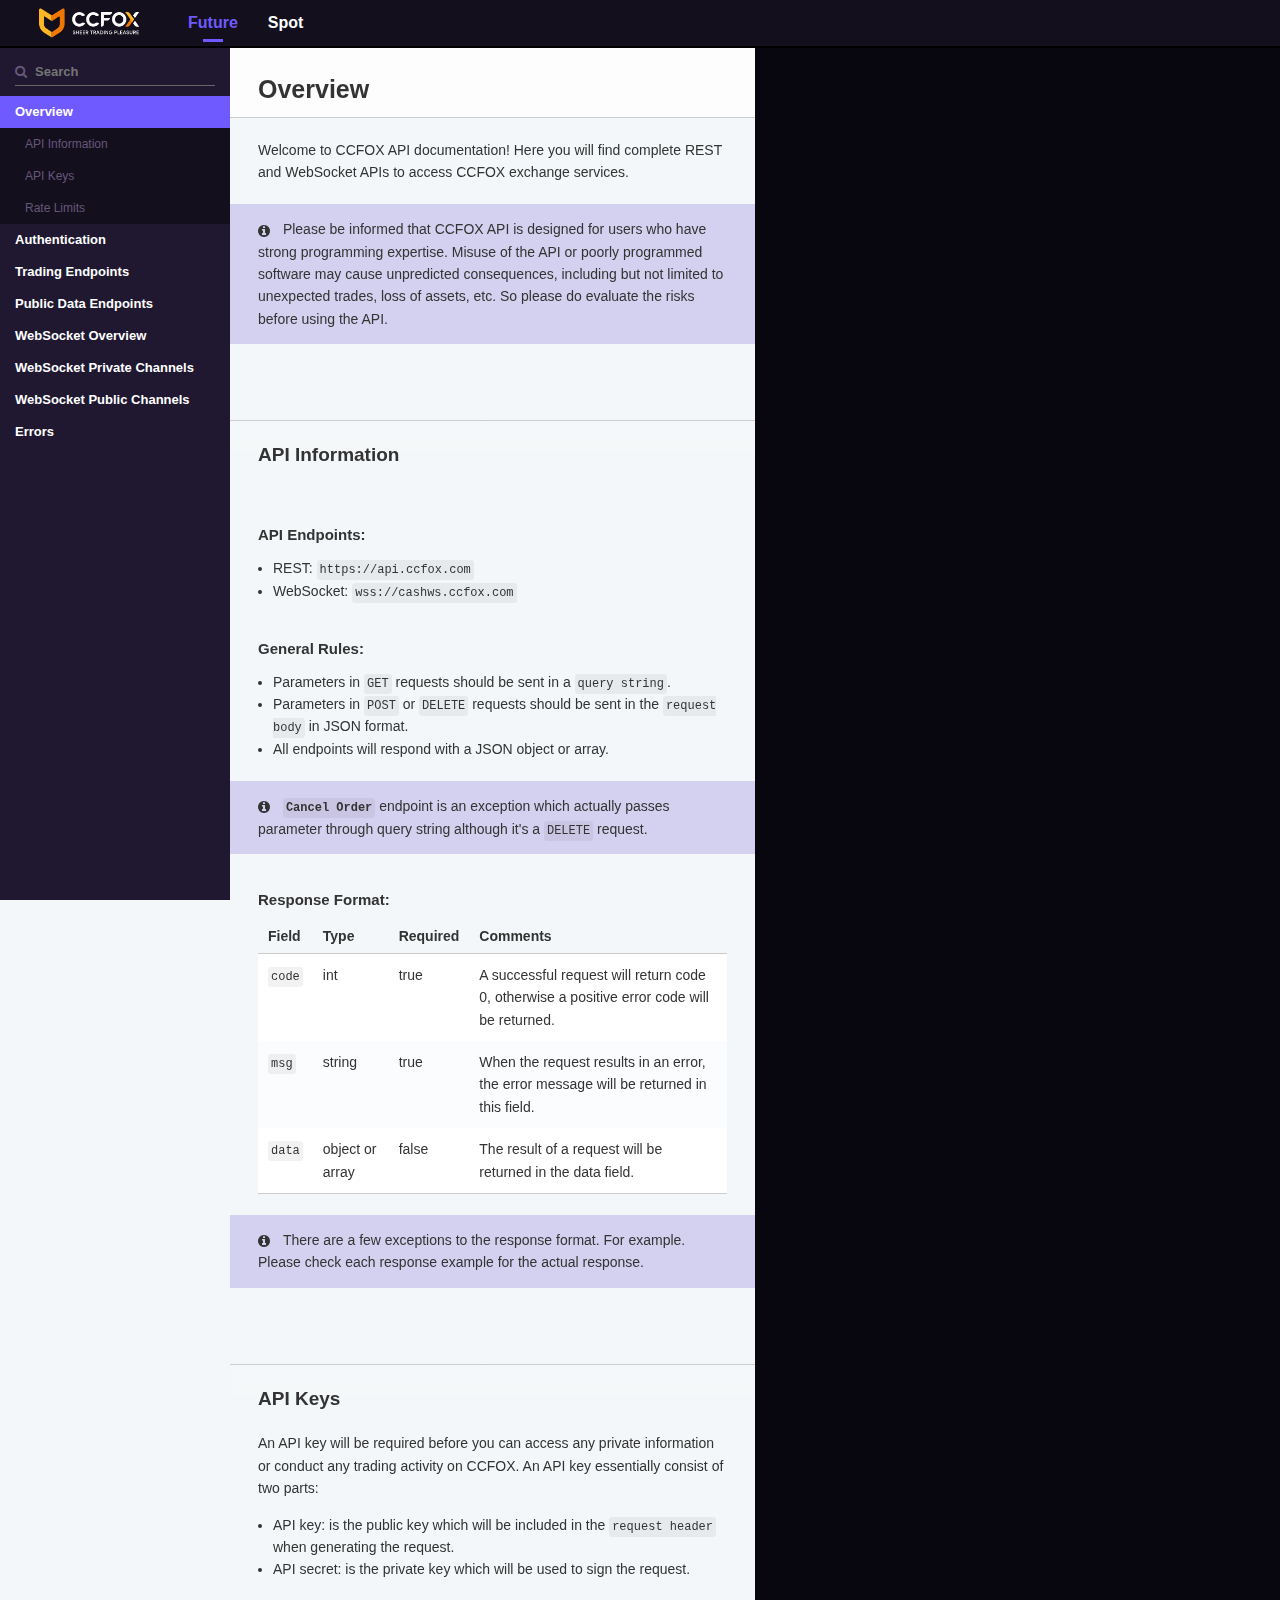
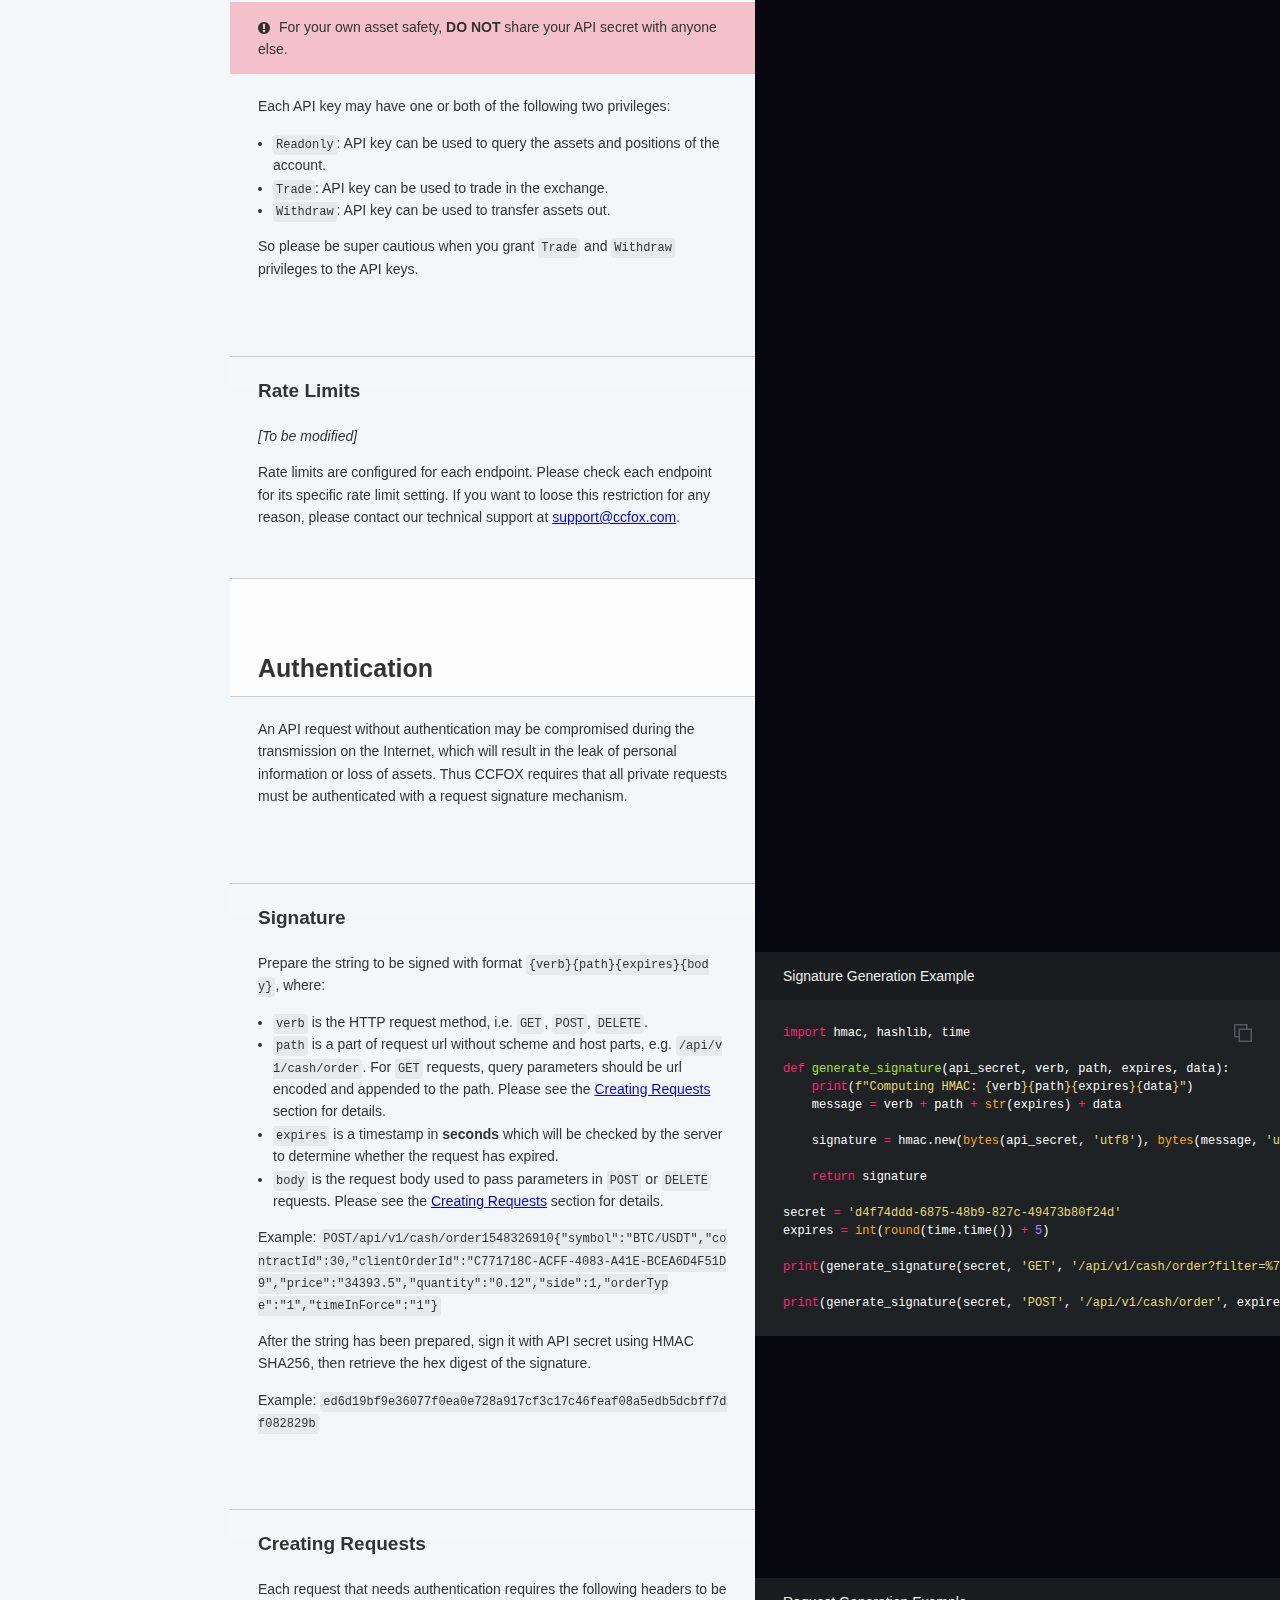
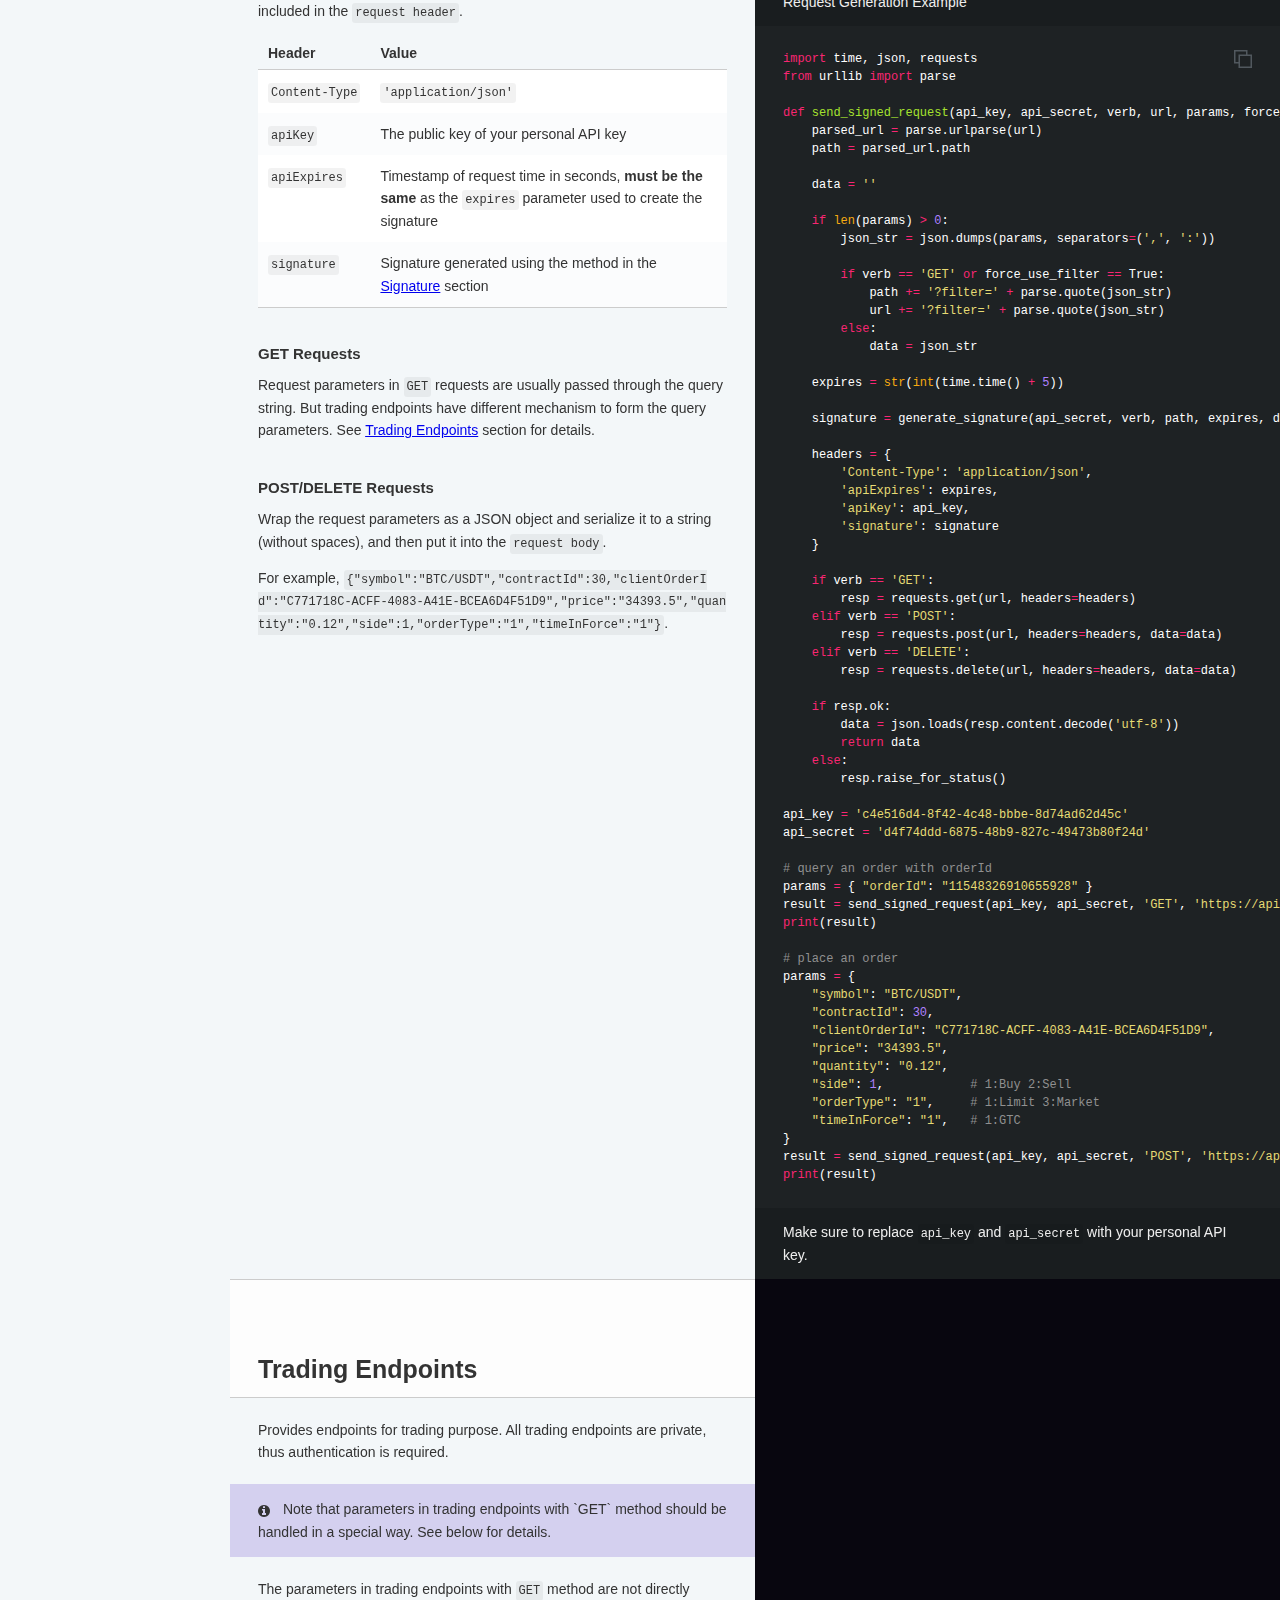
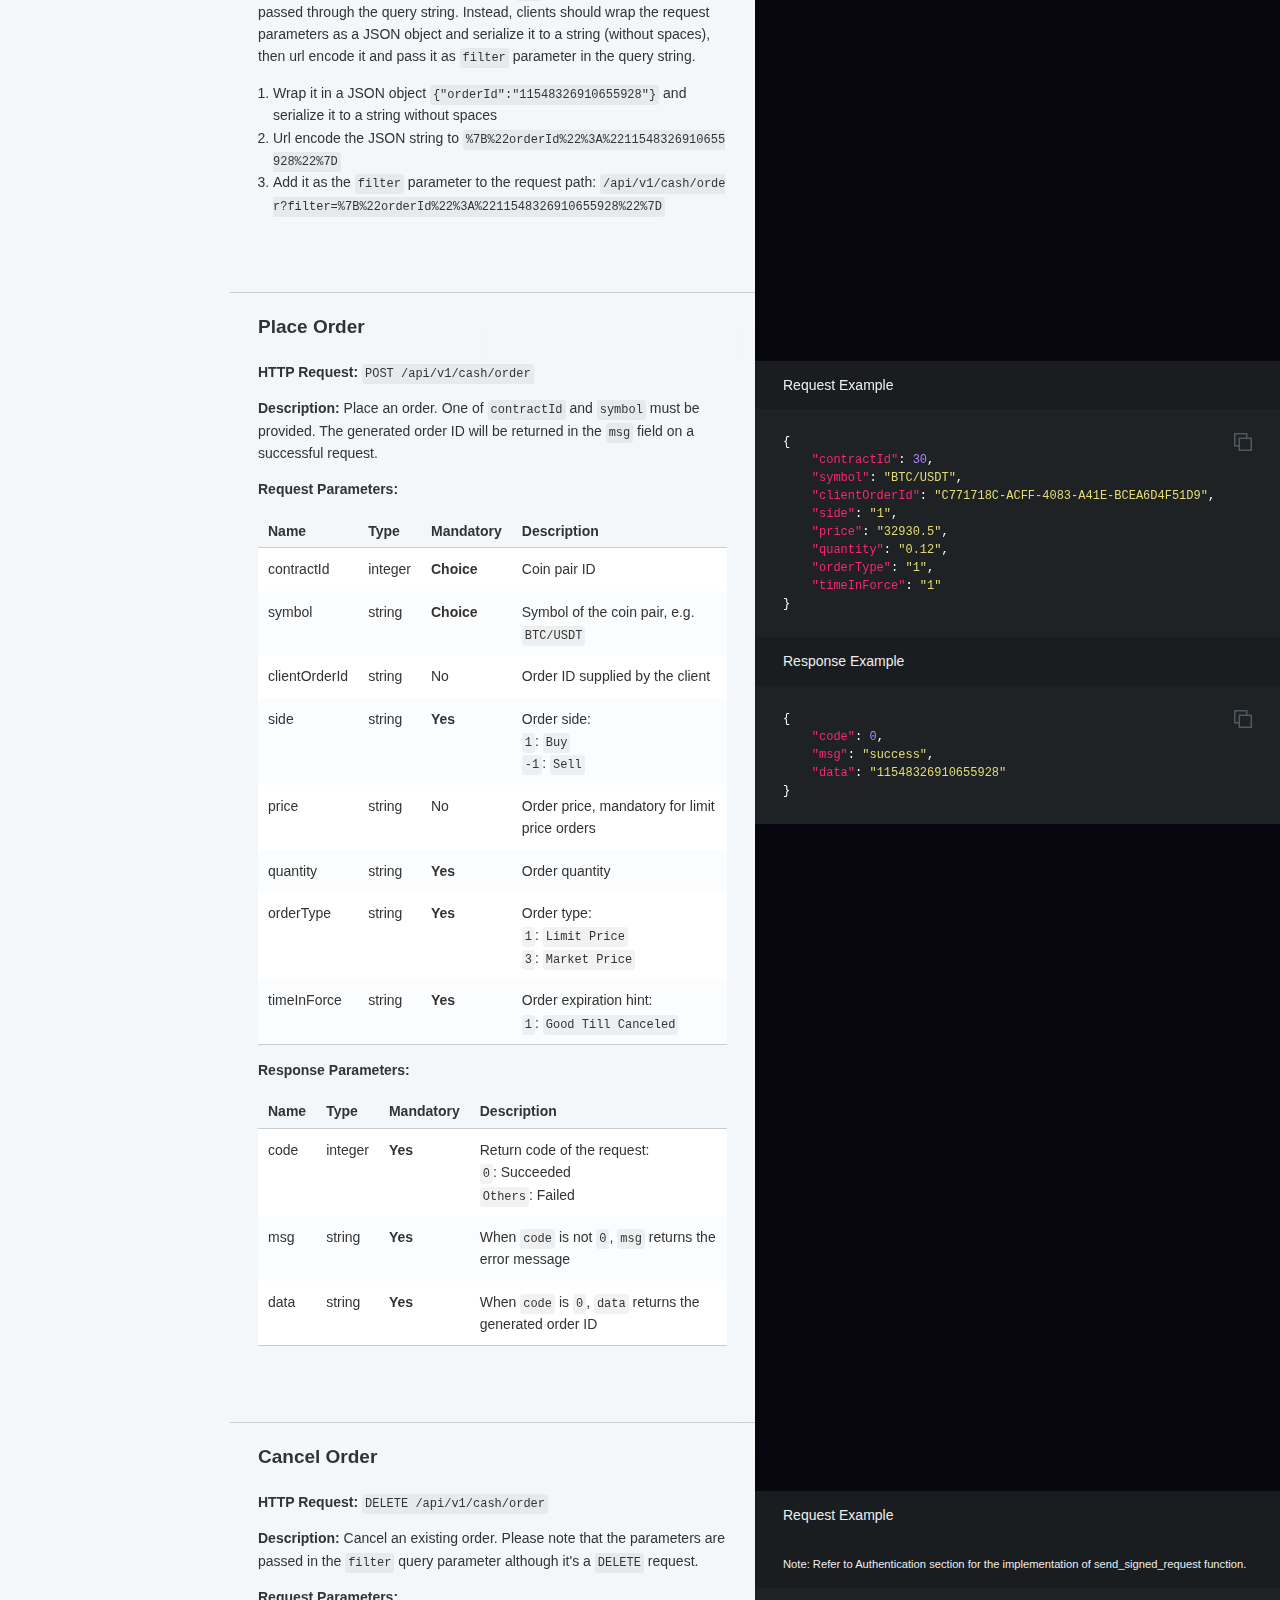
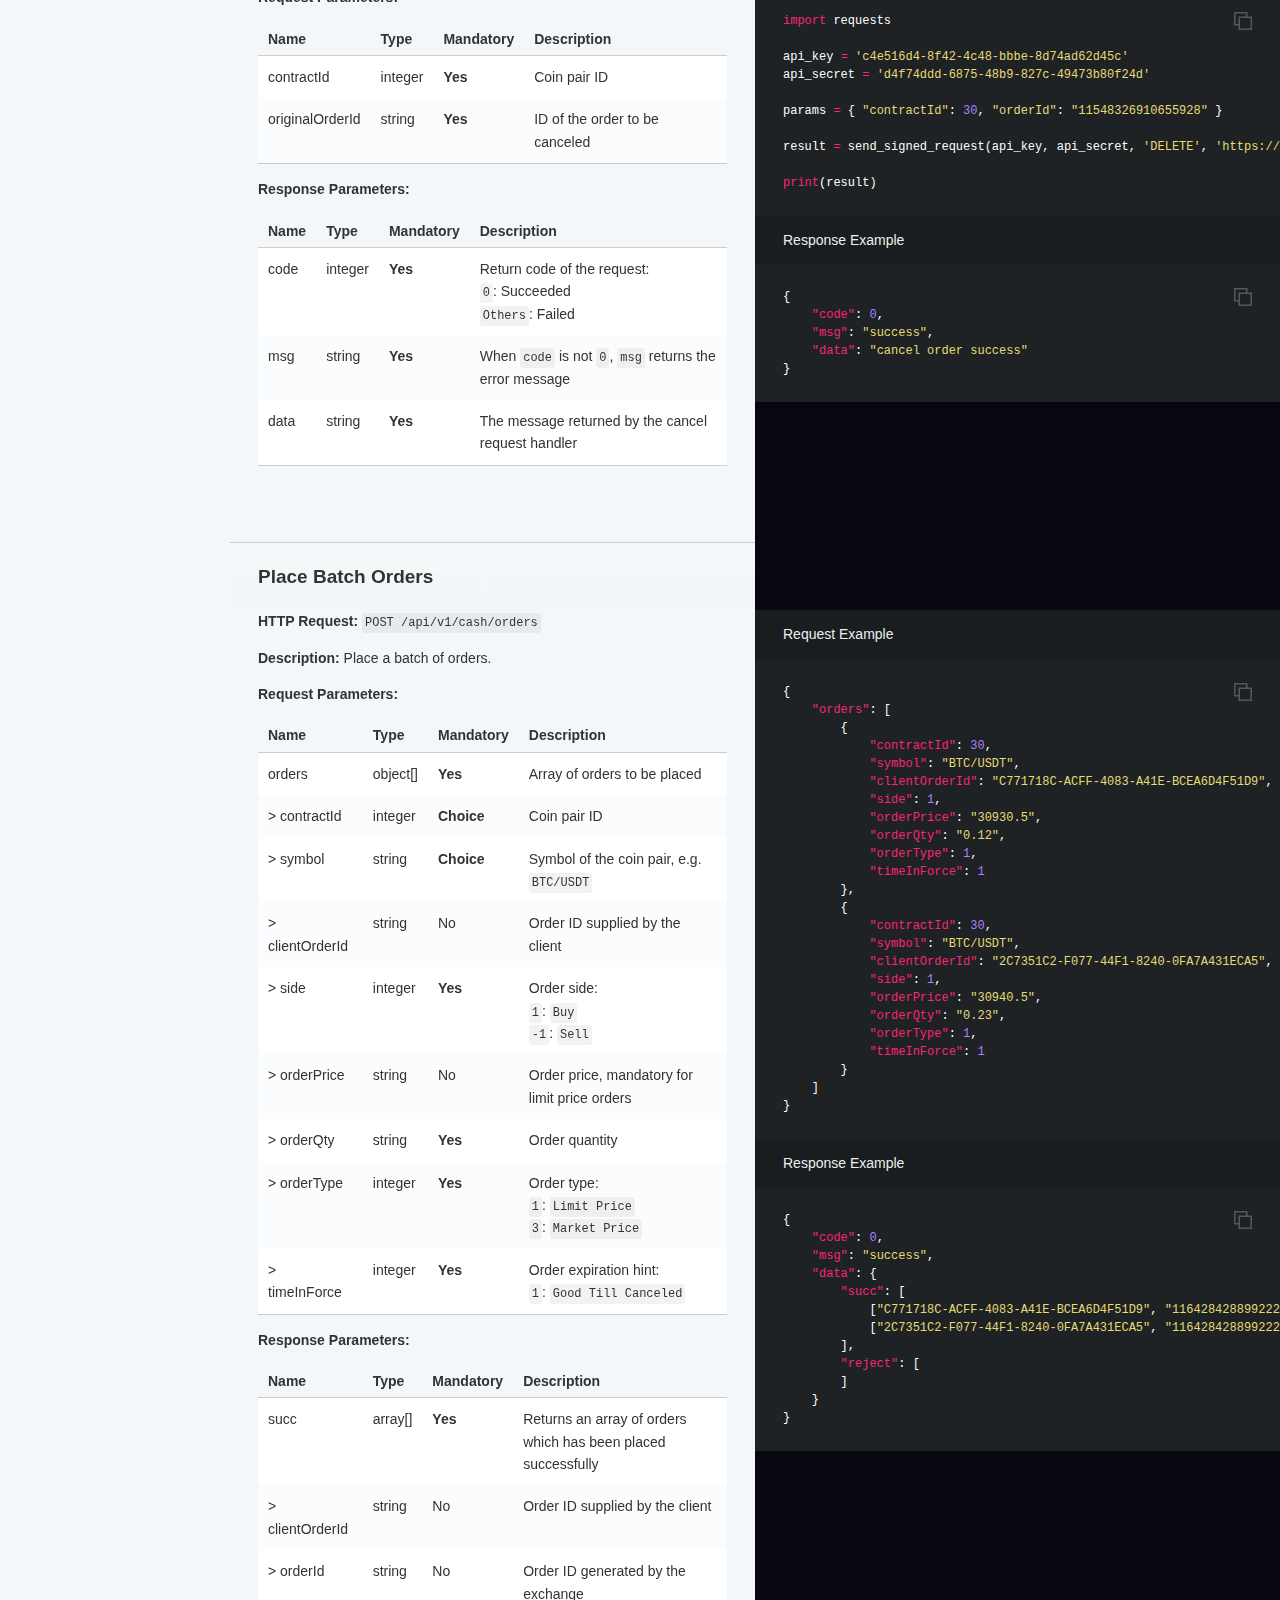
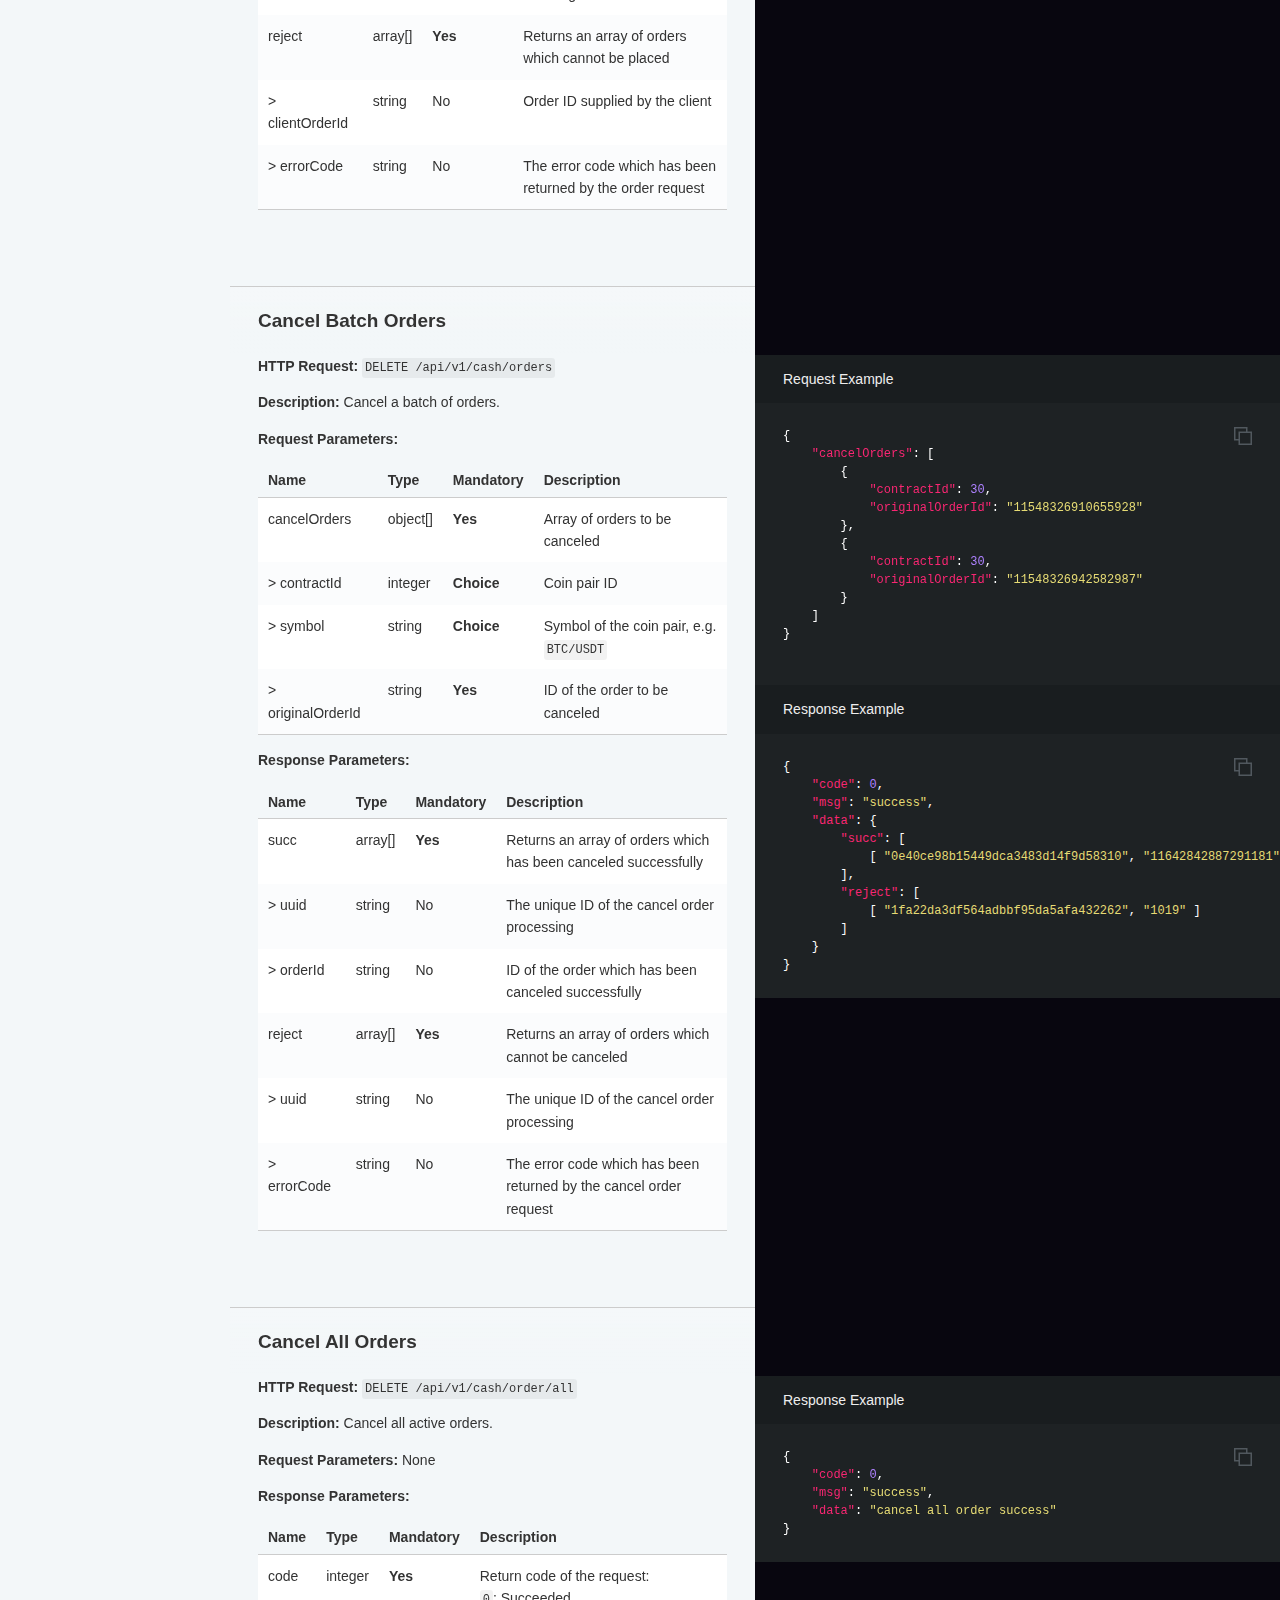
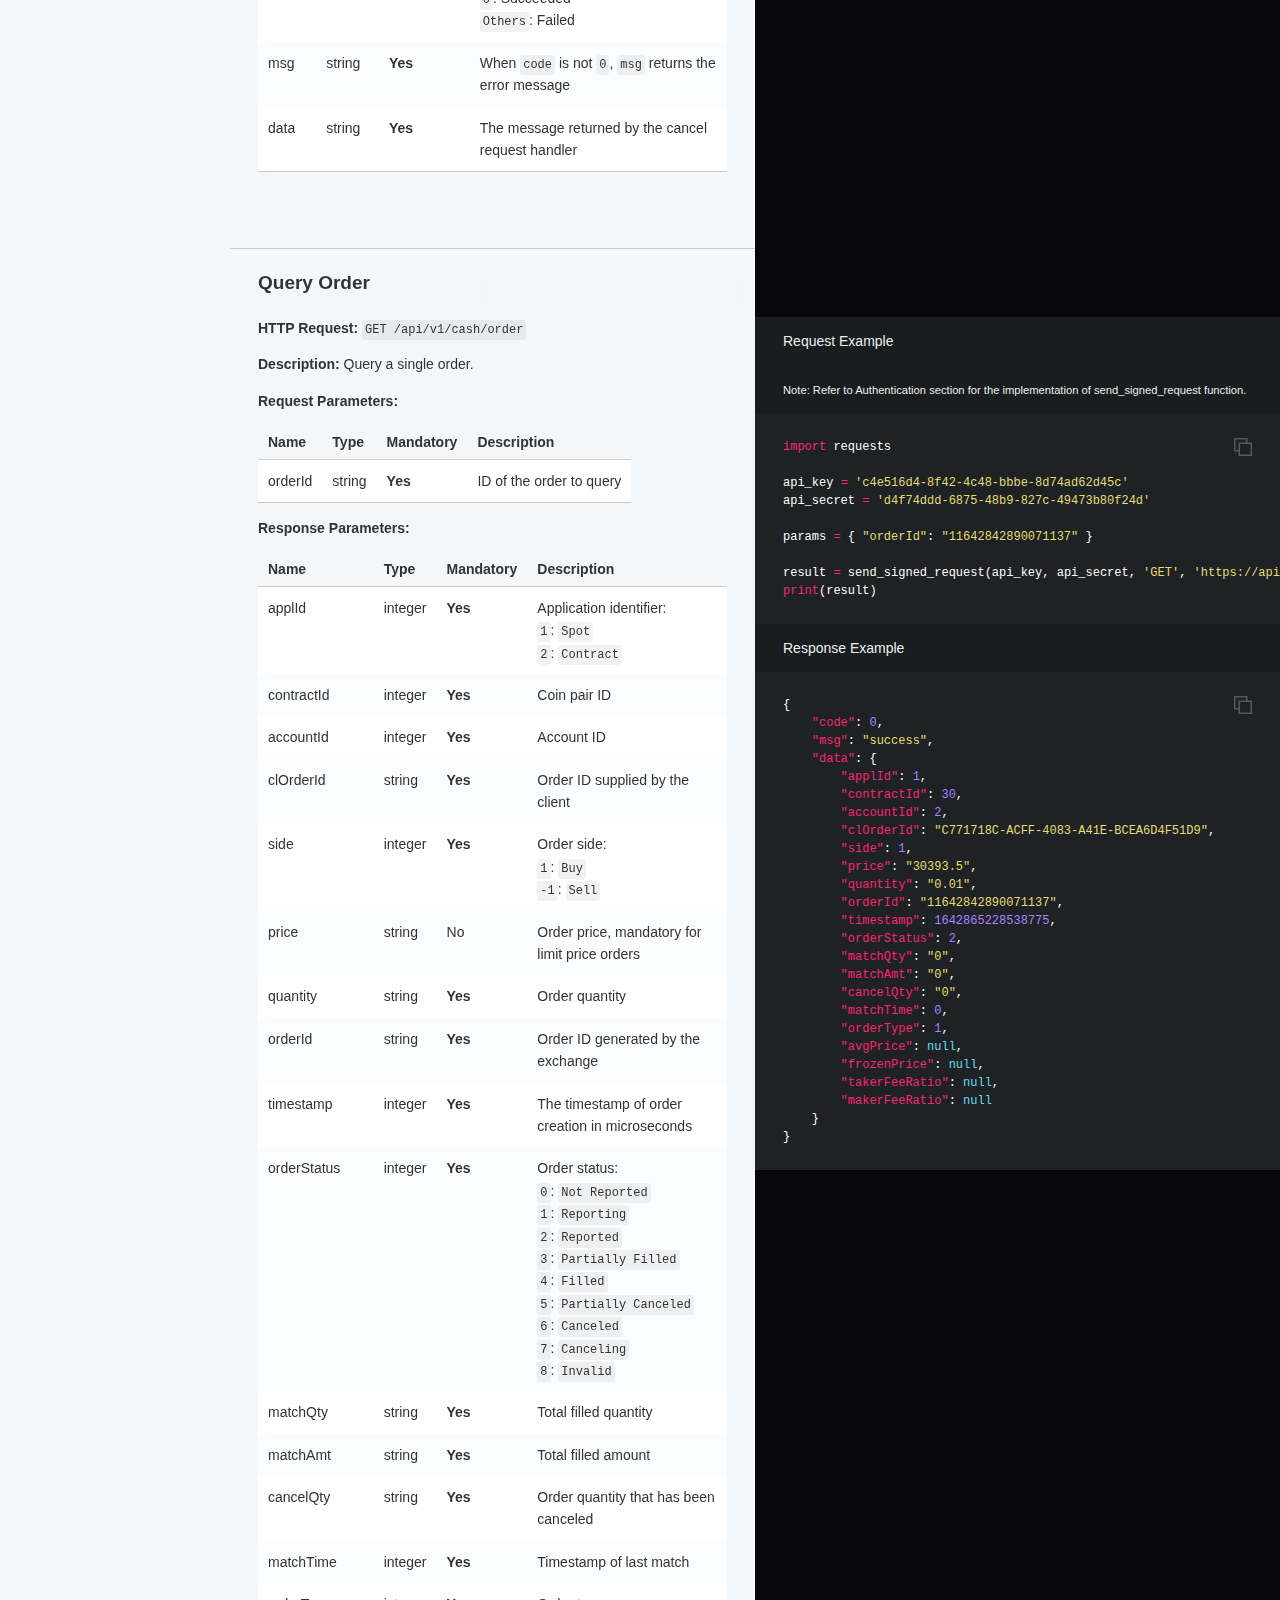
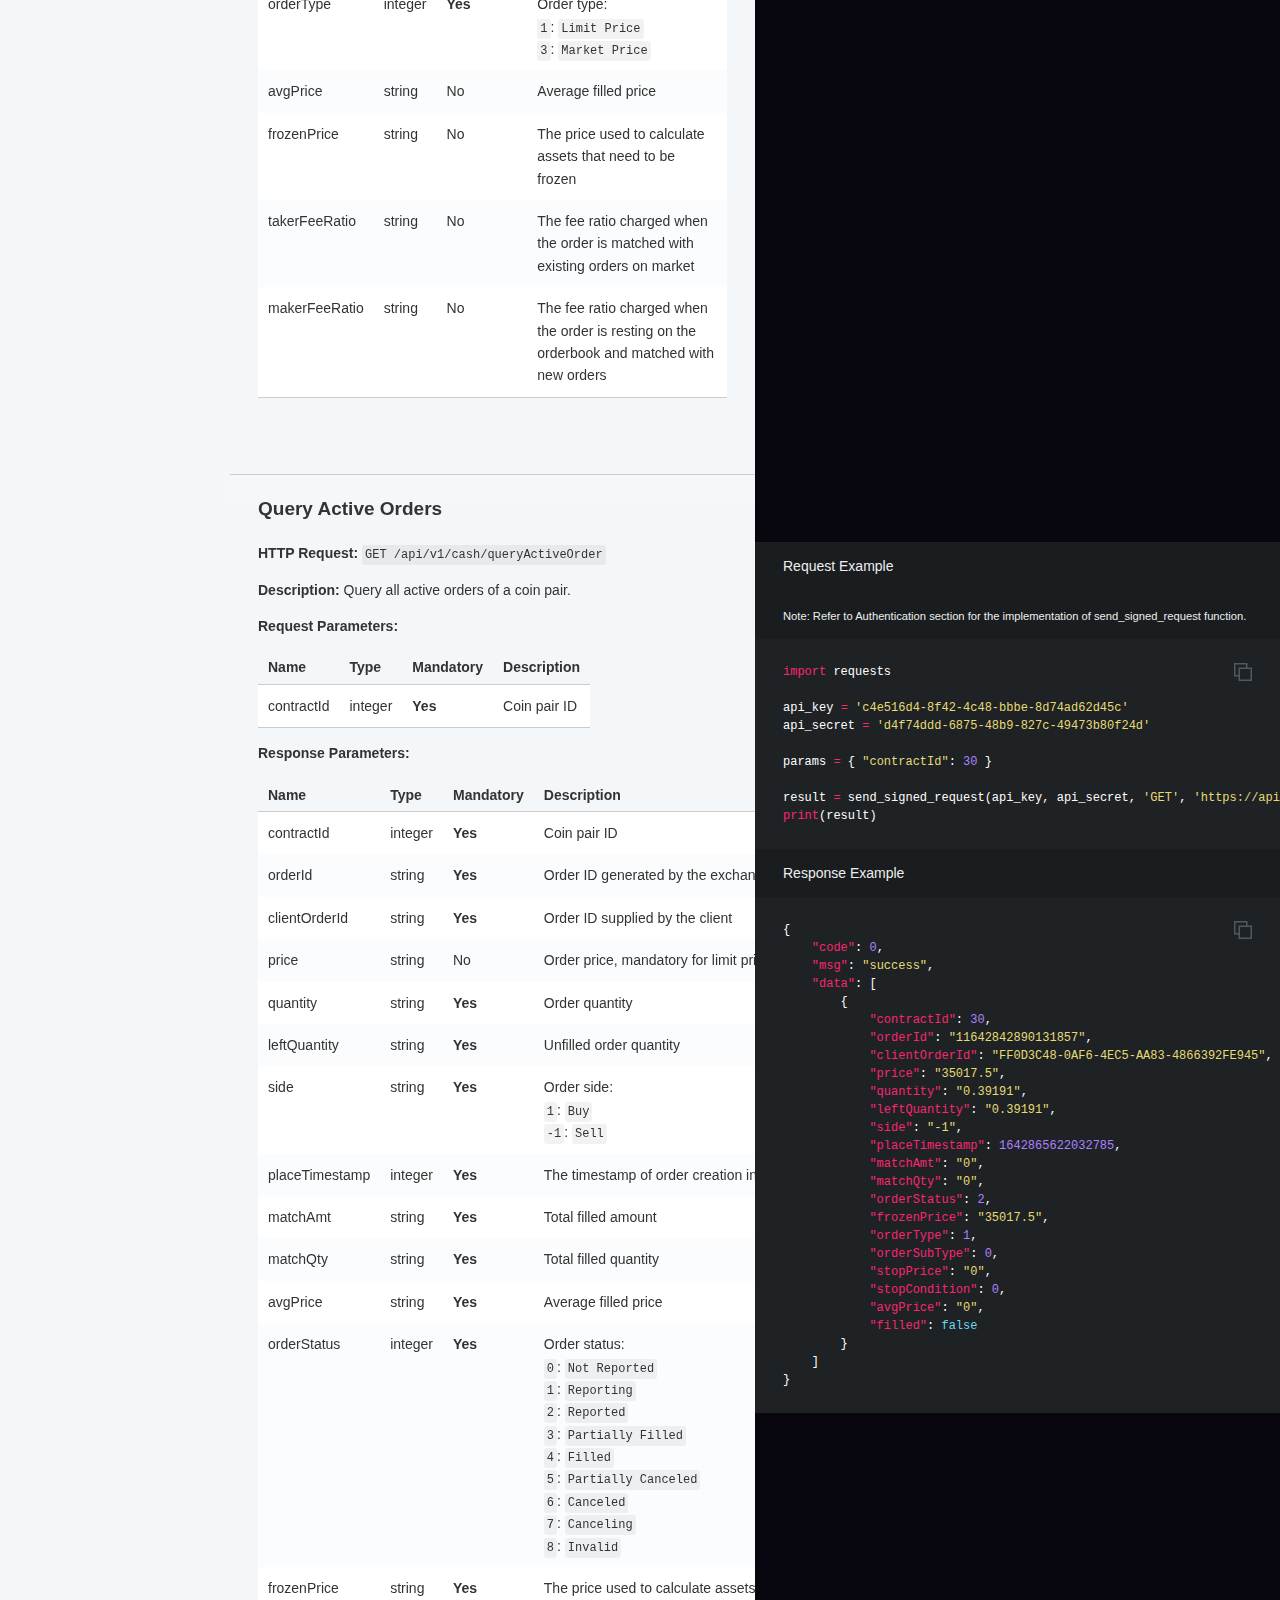
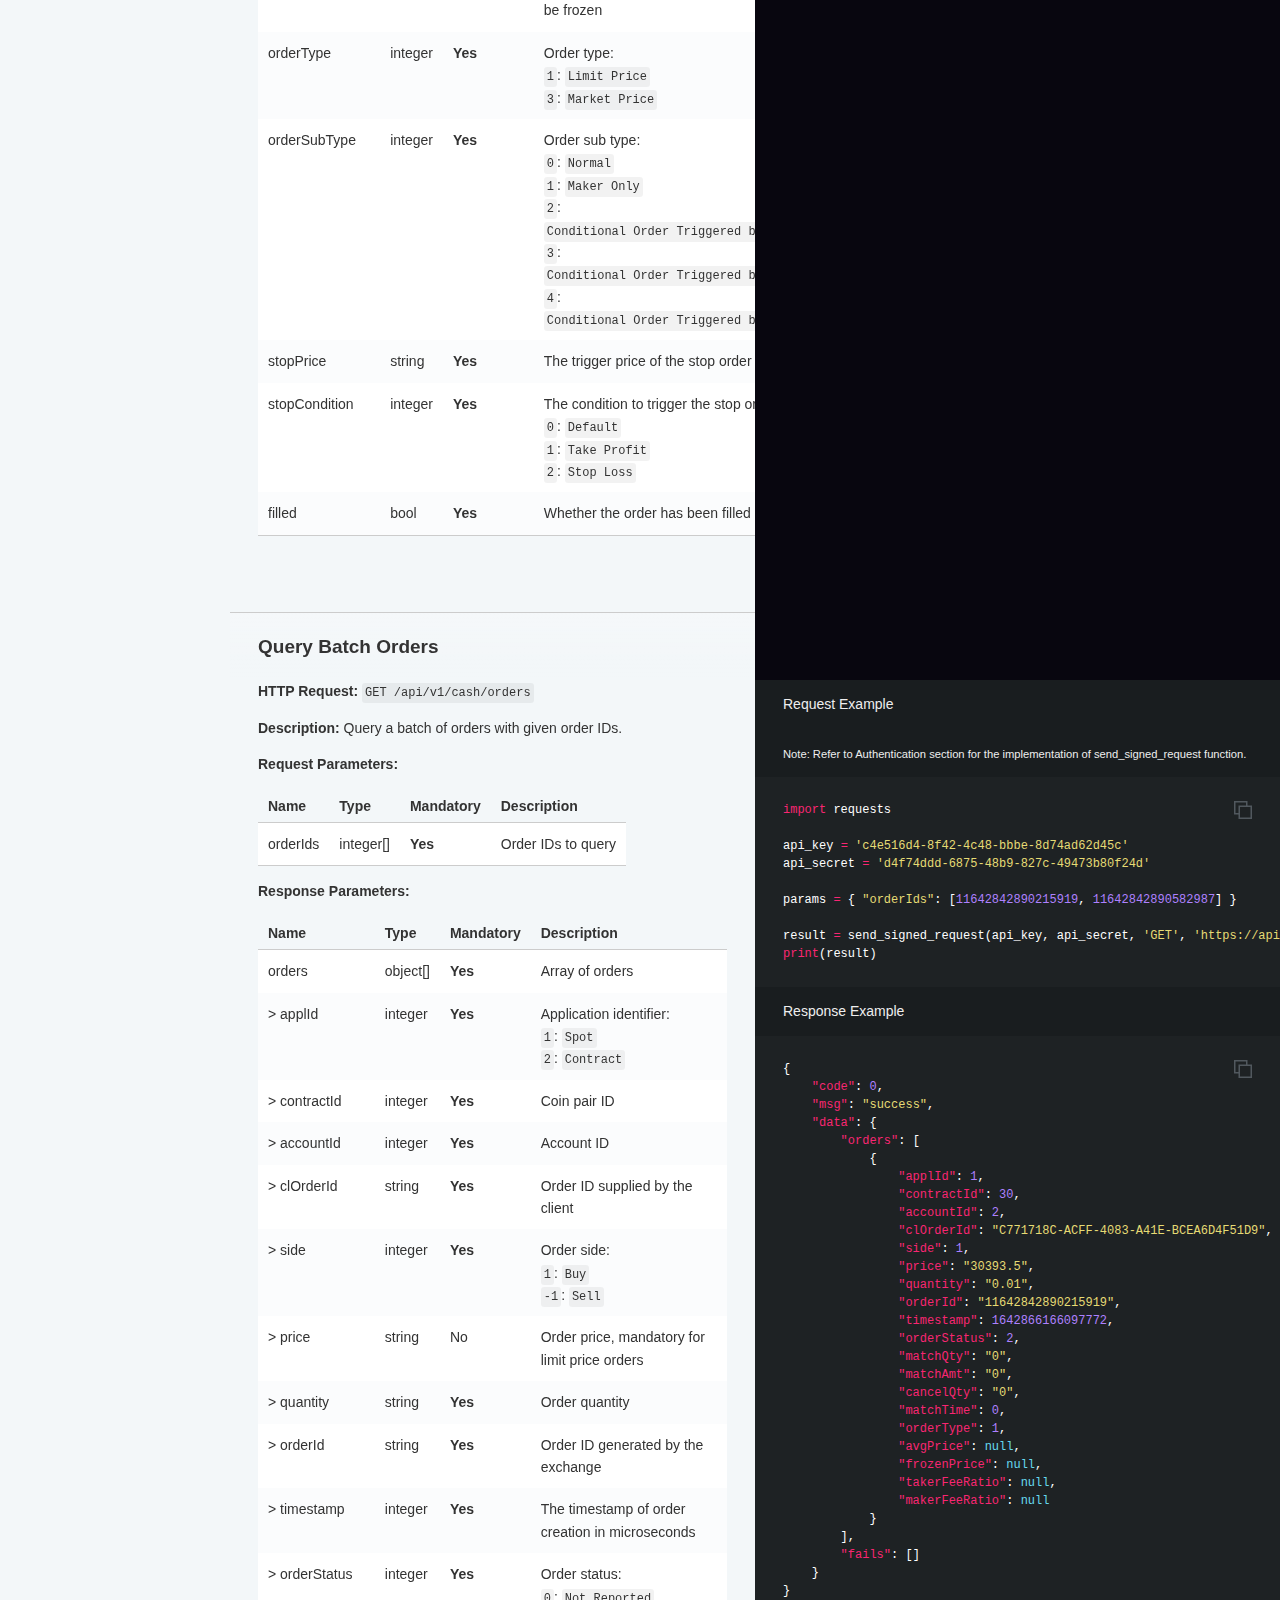
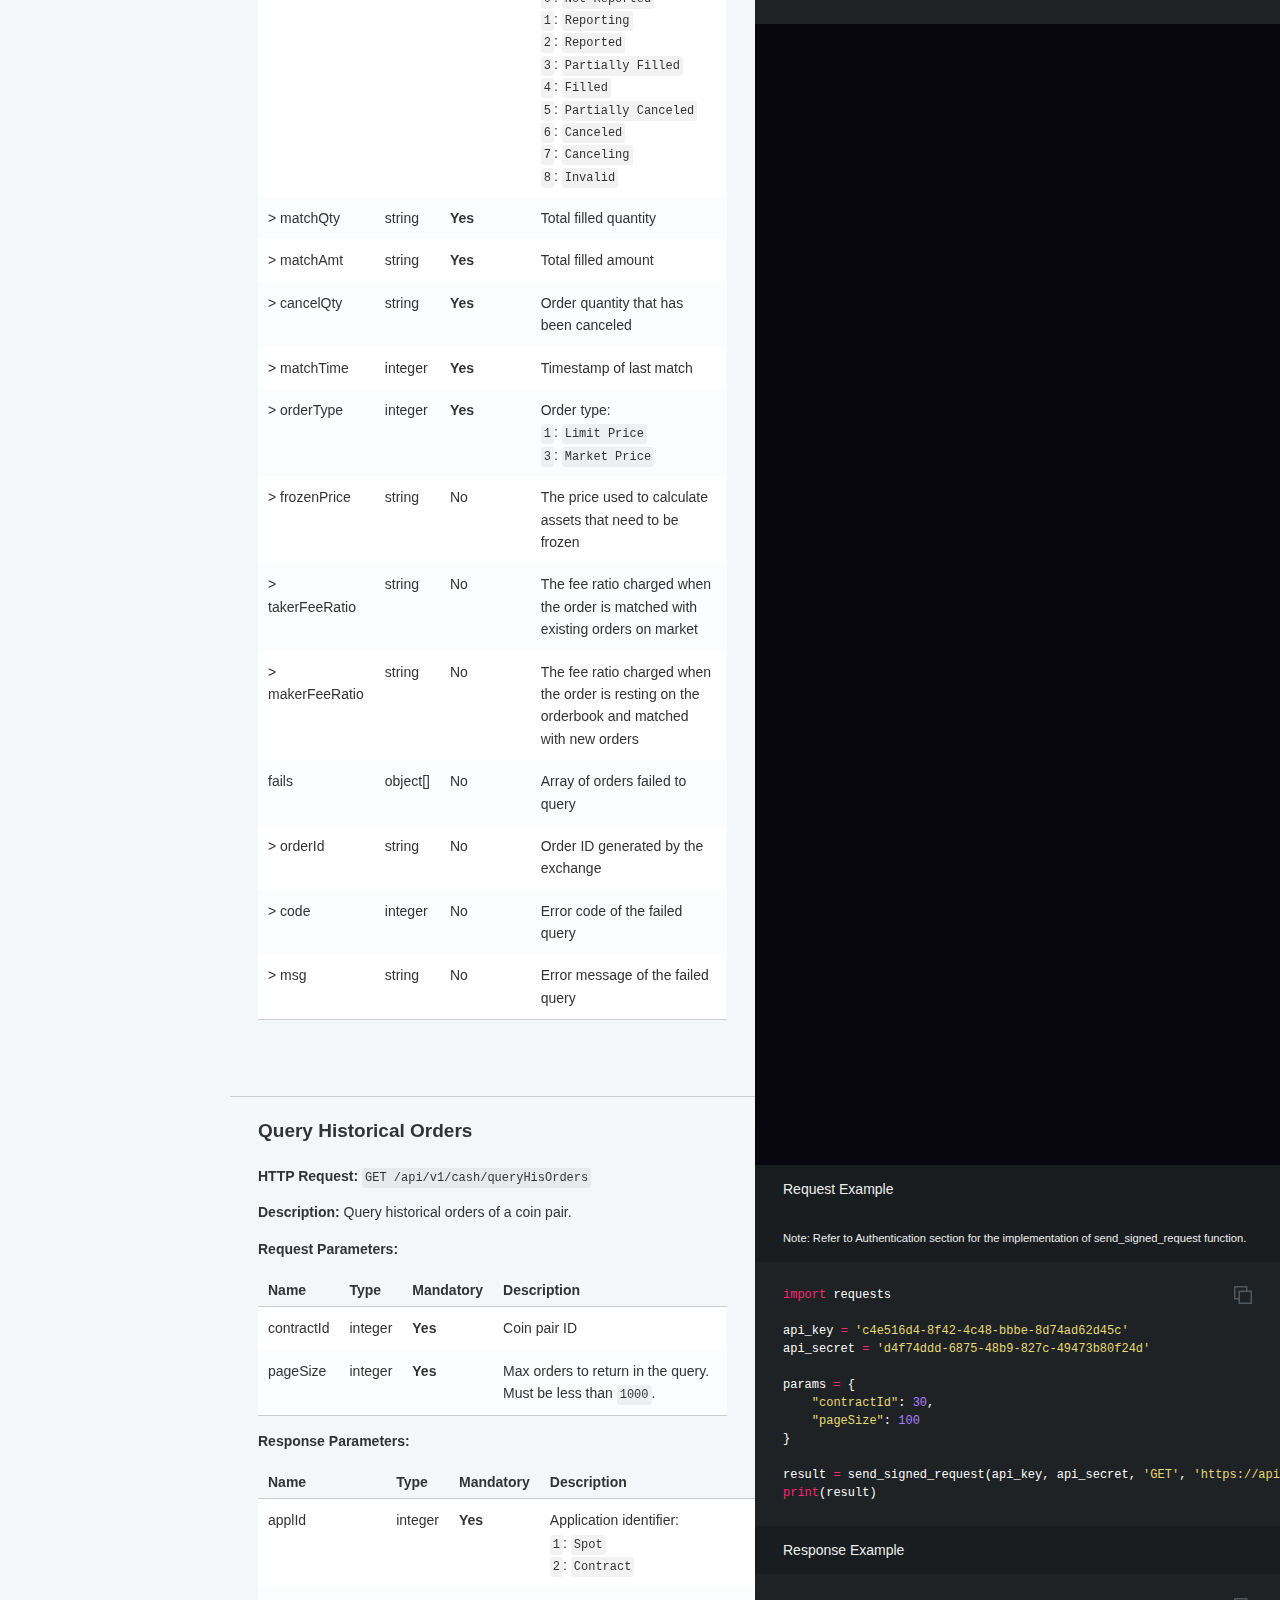
==== spot/v1/en/index.html @ 33ff44cd "c" ====
<!doctype html>
<html>
  <head>
    <meta charset="utf-8">
    <meta content="IE=edge,chrome=1" http-equiv="X-UA-Compatible">
    <meta name="viewport" content="width=device-width, initial-scale=1, maximum-scale=1">
        <meta
            name="description"
            content="Documentation for CCFOX Spot API"
        >
        <meta
            name="keywords"
            content="CCFOX,API,Documentation"
        >
    <title>CCFOX Spot API Reference</title>

    <style media="screen">
      .highlight table td { padding: 5px; }
.highlight table pre { margin: 0; }
.highlight .gh {
  color: #999999;
}
.highlight .sr {
  color: #f6aa11;
}
.highlight .go {
  color: #888888;
}
.highlight .gp {
  color: #555555;
}
.highlight .gs {
}
.highlight .gu {
  color: #aaaaaa;
}
.highlight .nb {
  color: #f6aa11;
}
.highlight .cm {
  color: #75715e;
}
.highlight .cp {
  color: #75715e;
}
.highlight .c1 {
  color: #75715e;
}
.highlight .cs {
  color: #75715e;
}
.highlight .c, .highlight .ch, .highlight .cd, .highlight .cpf {
  color: #75715e;
}
.highlight .err {
  color: #960050;
}
.highlight .gr {
  color: #960050;
}
.highlight .gt {
  color: #960050;
}
.highlight .gd {
  color: #49483e;
}
.highlight .gi {
  color: #49483e;
}
.highlight .ge {
  color: #49483e;
}
.highlight .kc {
  color: #66d9ef;
}
.highlight .kd {
  color: #66d9ef;
}
.highlight .kr {
  color: #66d9ef;
}
.highlight .no {
  color: #66d9ef;
}
.highlight .kt {
  color: #66d9ef;
}
.highlight .mf {
  color: #ae81ff;
}
.highlight .mh {
  color: #ae81ff;
}
.highlight .il {
  color: #ae81ff;
}
.highlight .mi {
  color: #ae81ff;
}
.highlight .mo {
  color: #ae81ff;
}
.highlight .m, .highlight .mb, .highlight .mx {
  color: #ae81ff;
}
.highlight .sc {
  color: #ae81ff;
}
.highlight .se {
  color: #ae81ff;
}
.highlight .ss {
  color: #ae81ff;
}
.highlight .sd {
  color: #e6db74;
}
.highlight .s2 {
  color: #e6db74;
}
.highlight .sb {
  color: #e6db74;
}
.highlight .sh {
  color: #e6db74;
}
.highlight .si {
  color: #e6db74;
}
.highlight .sx {
  color: #e6db74;
}
.highlight .s1 {
  color: #e6db74;
}
.highlight .s, .highlight .sa, .highlight .dl {
  color: #e6db74;
}
.highlight .na {
  color: #a6e22e;
}
.highlight .nc {
  color: #a6e22e;
}
.highlight .nd {
  color: #a6e22e;
}
.highlight .ne {
  color: #a6e22e;
}
.highlight .nf, .highlight .fm {
  color: #a6e22e;
}
.highlight .vc {
  color: #ffffff;
}
.highlight .nn {
  color: #ffffff;
}
.highlight .ni {
  color: #ffffff;
}
.highlight .bp {
  color: #ffffff;
}
.highlight .vg {
  color: #ffffff;
}
.highlight .vi {
  color: #ffffff;
}
.highlight .nv, .highlight .vm {
  color: #ffffff;
}
.highlight .w {
  color: #ffffff;
}
.highlight {
  color: #ffffff;
}
.highlight .n, .highlight .py, .highlight .nx {
  color: #ffffff;
}
.highlight .nl {
  color: #f92672;
}
.highlight .ow {
  color: #f92672;
}
.highlight .nt {
  color: #f92672;
}
.highlight .k, .highlight .kv {
  color: #f92672;
}
.highlight .kn {
  color: #f92672;
}
.highlight .kp {
  color: #f92672;
}
.highlight .o {
  color: #f92672;
}
    </style>
    <style media="print">
      * {
        -webkit-transition:none!important;
        transition:none!important;
      }
      .highlight table td { padding: 5px; }
.highlight table pre { margin: 0; }
.highlight, .highlight .w {
  color: #586e75;
}
.highlight .err {
  color: #002b36;
  background-color: #dc322f;
}
.highlight .c, .highlight .ch, .highlight .cd, .highlight .cm, .highlight .cpf, .highlight .c1, .highlight .cs {
  color: #657b83;
}
.highlight .cp {
  color: #b58900;
}
.highlight .nt {
  color: #b58900;
}
.highlight .o, .highlight .ow {
  color: #93a1a1;
}
.highlight .p, .highlight .pi {
  color: #93a1a1;
}
.highlight .gi {
  color: #859900;
}
.highlight .gd {
  color: #dc322f;
}
.highlight .gh {
  color: #268bd2;
  background-color: #002b36;
  font-weight: bold;
}
.highlight .k, .highlight .kn, .highlight .kp, .highlight .kr, .highlight .kv {
  color: #6c71c4;
}
.highlight .kc {
  color: #cb4b16;
}
.highlight .kt {
  color: #cb4b16;
}
.highlight .kd {
  color: #cb4b16;
}
.highlight .s, .highlight .sb, .highlight .sc, .highlight .dl, .highlight .sd, .highlight .s2, .highlight .sh, .highlight .sx, .highlight .s1 {
  color: #859900;
}
.highlight .sa {
  color: #6c71c4;
}
.highlight .sr {
  color: #2aa198;
}
.highlight .si {
  color: #d33682;
}
.highlight .se {
  color: #d33682;
}
.highlight .nn {
  color: #b58900;
}
.highlight .nc {
  color: #b58900;
}
.highlight .no {
  color: #b58900;
}
.highlight .na {
  color: #268bd2;
}
.highlight .m, .highlight .mb, .highlight .mf, .highlight .mh, .highlight .mi, .highlight .il, .highlight .mo, .highlight .mx {
  color: #859900;
}
.highlight .ss {
  color: #859900;
}
    </style>
    <link href="stylesheets/screen-b1408160.css" rel="stylesheet" media="screen" />
    <link href="stylesheets/print-953e3353.css" rel="stylesheet" media="print" />
      <script src="javascripts/all-f5be3964.js"></script>

    <script>
      $(function() { setupCodeCopy(); });
    </script>
  </head>

  <body class="index" data-languages="[]">
       <a href="#" id="nav-button">
          <span>
            NAV
            <img src="images/navbar-cad8cdcb.png" alt="" />
          </span>
       </a>

       <header>
        <div class="toc-left">
            <a href='https://www.ccfox.com'>
               <img src="images/logo-aa6116d8.png" class="logo" alt="" />
            </a>
             <div class="toc-nav-list">
                <div class='future'>
                  <a href="/">Future</a>
                  <div class='line'></div>
                  </div>
                <div class='spot'>
                  <a href="/">Spot</a>
                  <div class='line'></div>
                </div>
            </ul>
        </div>

     
       
       
       </header>

      <div class="toc-wrapper">
          <div class="search">
            <input type="text" class="search" id="input-search" placeholder="Search">
          </div>
          <ul class="search-results"></ul>
        <ul id="toc" class="toc-list-h1">
            <li>
              <a href="#overview" class="toc-h1 toc-link" data-title="Overview">Overview</a>
                <ul class="toc-list-h2">
                    <li>
                      <a href="#api-information" class="toc-h2 toc-link" data-title="API Information">API Information</a>
                    </li>
                    <li>
                      <a href="#api-keys" class="toc-h2 toc-link" data-title="API Keys">API Keys</a>
                    </li>
                    <li>
                      <a href="#rate-limits" class="toc-h2 toc-link" data-title="Rate Limits">Rate Limits</a>
                    </li>
                </ul>
            </li>
            <li>
              <a href="#authentication" class="toc-h1 toc-link" data-title="Authentication">Authentication</a>
                <ul class="toc-list-h2">
                    <li>
                      <a href="#signature" class="toc-h2 toc-link" data-title="Signature">Signature</a>
                    </li>
                    <li>
                      <a href="#creating-requests" class="toc-h2 toc-link" data-title="Creating Requests">Creating Requests</a>
                    </li>
                </ul>
            </li>
            <li>
              <a href="#trading-endpoints" class="toc-h1 toc-link" data-title="Trading Endpoints">Trading Endpoints</a>
                <ul class="toc-list-h2">
                    <li>
                      <a href="#place-order" class="toc-h2 toc-link" data-title="Place Order">Place Order</a>
                    </li>
                    <li>
                      <a href="#cancel-order" class="toc-h2 toc-link" data-title="Cancel Order">Cancel Order</a>
                    </li>
                    <li>
                      <a href="#place-batch-orders" class="toc-h2 toc-link" data-title="Place Batch Orders">Place Batch Orders</a>
                    </li>
                    <li>
                      <a href="#cancel-batch-orders" class="toc-h2 toc-link" data-title="Cancel Batch Orders">Cancel Batch Orders</a>
                    </li>
                    <li>
                      <a href="#cancel-all-orders" class="toc-h2 toc-link" data-title="Cancel All Orders">Cancel All Orders</a>
                    </li>
                    <li>
                      <a href="#query-order" class="toc-h2 toc-link" data-title="Query Order">Query Order</a>
                    </li>
                    <li>
                      <a href="#query-active-orders" class="toc-h2 toc-link" data-title="Query Active Orders">Query Active Orders</a>
                    </li>
                    <li>
                      <a href="#query-batch-orders" class="toc-h2 toc-link" data-title="Query Batch Orders">Query Batch Orders</a>
                    </li>
                    <li>
                      <a href="#query-historical-orders" class="toc-h2 toc-link" data-title="Query Historical Orders">Query Historical Orders</a>
                    </li>
                    <li>
                      <a href="#query-assets" class="toc-h2 toc-link" data-title="Query Assets">Query Assets</a>
                    </li>
                </ul>
            </li>
            <li>
              <a href="#public-data-endpoints" class="toc-h1 toc-link" data-title="Public Data Endpoints">Public Data Endpoints</a>
                <ul class="toc-list-h2">
                    <li>
                      <a href="#query-crypto-currencies" class="toc-h2 toc-link" data-title="Query Crypto Currencies">Query Crypto Currencies</a>
                    </li>
                    <li>
                      <a href="#query-fiat-currencies" class="toc-h2 toc-link" data-title="Query Fiat Currencies">Query Fiat Currencies</a>
                    </li>
                    <li>
                      <a href="#query-last-prices" class="toc-h2 toc-link" data-title="Query Last Prices">Query Last Prices</a>
                    </li>
                    <li>
                      <a href="#query-coin-pairs" class="toc-h2 toc-link" data-title="Query Coin Pairs">Query Coin Pairs</a>
                    </li>
                    <li>
                      <a href="#query-market-stats" class="toc-h2 toc-link" data-title="Query Market Stats">Query Market Stats</a>
                    </li>
                    <li>
                      <a href="#query-k-line-data" class="toc-h2 toc-link" data-title="Query K-Line Data">Query K-Line Data</a>
                    </li>
                    <li>
                      <a href="#query-snapshot" class="toc-h2 toc-link" data-title="Query Snapshot">Query Snapshot</a>
                    </li>
                    <li>
                      <a href="#query-tickers" class="toc-h2 toc-link" data-title="Query Tickers">Query Tickers</a>
                    </li>
                    <li>
                      <a href="#query-trades" class="toc-h2 toc-link" data-title="Query Trades">Query Trades</a>
                    </li>
                </ul>
            </li>
            <li>
              <a href="#websocket-overview" class="toc-h1 toc-link" data-title="WebSocket Overview">WebSocket Overview</a>
                <ul class="toc-list-h2">
                    <li>
                      <a href="#socket-io-client-libraries" class="toc-h2 toc-link" data-title="Socket.IO Client Libraries">Socket.IO Client Libraries</a>
                    </li>
                    <li>
                      <a href="#websocket-authentication" class="toc-h2 toc-link" data-title="WebSocket Authentication">WebSocket Authentication</a>
                    </li>
                    <li>
                      <a href="#subscription" class="toc-h2 toc-link" data-title="Subscription">Subscription</a>
                    </li>
                </ul>
            </li>
            <li>
              <a href="#websocket-private-channels" class="toc-h1 toc-link" data-title="WebSocket Private Channels">WebSocket Private Channels</a>
                <ul class="toc-list-h2">
                    <li>
                      <a href="#assets-channel" class="toc-h2 toc-link" data-title="Assets Channel">Assets Channel</a>
                    </li>
                    <li>
                      <a href="#active-orders-channel" class="toc-h2 toc-link" data-title="Active Orders Channel">Active Orders Channel</a>
                    </li>
                    <li>
                      <a href="#historical-orders-channel" class="toc-h2 toc-link" data-title="Historical Orders Channel">Historical Orders Channel</a>
                    </li>
                    <li>
                      <a href="#trades-channel" class="toc-h2 toc-link" data-title="Trades Channel">Trades Channel</a>
                    </li>
                </ul>
            </li>
            <li>
              <a href="#websocket-public-channels" class="toc-h1 toc-link" data-title="WebSocket Public Channels">WebSocket Public Channels</a>
                <ul class="toc-list-h2">
                    <li>
                      <a href="#snapshot-channel" class="toc-h2 toc-link" data-title="Snapshot Channel">Snapshot Channel</a>
                    </li>
                    <li>
                      <a href="#ticker-channel" class="toc-h2 toc-link" data-title="Ticker Channel">Ticker Channel</a>
                    </li>
                    <li>
                      <a href="#all-tickers-channel" class="toc-h2 toc-link" data-title="All Tickers Channel">All Tickers Channel</a>
                    </li>
                    <li>
                      <a href="#k-line-channel" class="toc-h2 toc-link" data-title="K-Line Channel">K-Line Channel</a>
                    </li>
                    <li>
                      <a href="#market-trades-channel" class="toc-h2 toc-link" data-title="Market Trades Channel">Market Trades Channel</a>
                    </li>
                    <li>
                      <a href="#market-stats-channel" class="toc-h2 toc-link" data-title="Market Stats Channel">Market Stats Channel</a>
                    </li>
                    <li>
                      <a href="#currency-price-channel" class="toc-h2 toc-link" data-title="Currency Price Channel">Currency Price Channel</a>
                    </li>
                    <li>
                      <a href="#fiat-currency-exchange-rate-channel" class="toc-h2 toc-link" data-title="Fiat Currency Exchange Rate Channel">Fiat Currency Exchange Rate Channel</a>
                    </li>
                    <li>
                      <a href="#system-time-channel" class="toc-h2 toc-link" data-title="System Time Channel">System Time Channel</a>
                    </li>
                </ul>
            </li>
            <li>
              <a href="#errors" class="toc-h1 toc-link" data-title="Errors">Errors</a>
                <ul class="toc-list-h2">
                    <li>
                      <a href="#http-errors" class="toc-h2 toc-link" data-title="HTTP Errors">HTTP Errors</a>
                    </li>
                    <li>
                      <a href="#api-errors" class="toc-h2 toc-link" data-title="API Errors">API Errors</a>
                    </li>
                </ul>
            </li>
        </ul>
      </div>
      <div class="page-wrapper">
        <div class="dark-box"></div>
        <div class="content">
          <h1 id='overview'>Overview</h1>
<p>Welcome to CCFOX API documentation! Here you will find complete REST and WebSocket APIs to access CCFOX exchange services.</p>

<aside class='notice'>
Please be informed that CCFOX API is designed for users who have strong programming expertise. Misuse of the API or poorly programmed software may cause unpredicted consequences, including but not limited to unexpected trades, loss of assets, etc. So please do evaluate the risks before using the API.
</aside>
<h2 id='api-information'>API Information</h2><h3 id='api-endpoints'>API Endpoints:</h3>
<ul>
<li>REST: <code>https://api.ccfox.com</code></li>
<li>WebSocket: <code>wss://cashws.ccfox.com</code></li>
</ul>
<h3 id='general-rules'>General Rules:</h3>
<ul>
<li>Parameters in <code>GET</code> requests should be sent in a <code>query string</code>.</li>
<li>Parameters in <code>POST</code> or <code>DELETE</code> requests should be sent in the <code>request body</code> in JSON format.</li>
<li>All endpoints will respond with a JSON object or array.</li>
</ul>

<aside class='notice'>
<b><code>Cancel Order</code></b> endpoint is an exception which actually passes parameter through query string although it's a <code>DELETE</code> request.
</aside>
<h3 id='response-format'>Response Format:</h3>
<table><thead>
<tr>
<th>Field</th>
<th>Type</th>
<th>Required</th>
<th>Comments</th>
</tr>
</thead><tbody>
<tr>
<td><code>code</code></td>
<td>int</td>
<td>true</td>
<td>A successful request will return code 0, otherwise a positive error code will be returned.</td>
</tr>
<tr>
<td><code>msg</code></td>
<td>string</td>
<td>true</td>
<td>When the request results in an error, the error message will be returned in this field.</td>
</tr>
<tr>
<td><code>data</code></td>
<td>object or array</td>
<td>false</td>
<td>The result of a request will be returned in the data field.</td>
</tr>
</tbody></table>

<aside class='notice'>
There are a few exceptions to the response format. For example. Please check each response example for the actual response.
</aside>
<h2 id='api-keys'>API Keys</h2>
<p>An API key will be required before you can access any private information or conduct any trading activity on CCFOX. An API key essentially consist of two parts:</p>

<ul>
<li>API key: is the public key which will be included in the <code>request header</code> when generating the request.</li>
<li>API secret: is the private key which will be used to sign the request.</li>
</ul>

<aside class='warning'>For your own asset safety, <b>DO NOT</b> share your API secret with anyone else.</aside>

<p>Each API key may have one or both of the following two privileges:</p>

<ul>
<li><code>Readonly</code>: API key can be used to query the assets and positions of the account.</li>
<li><code>Trade</code>: API key can be used to trade in the exchange.</li>
<li><code>Withdraw</code>: API key can be used to transfer assets out.</li>
</ul>

<p>So please be super cautious when you grant <code>Trade</code> and <code>Withdraw</code> privileges to the API keys.</p>
<h2 id='rate-limits'>Rate Limits</h2>
<p><em>[To be modified]</em></p>

<p>Rate limits are configured for each endpoint. Please check each endpoint for its specific rate limit setting. If you want to loose this restriction for any reason, please contact our technical support at <a href="mailto:support@ccfox.com">support@ccfox.com</a>.</p>
<h1 id='authentication'>Authentication</h1>
<p>An API request without authentication may be compromised during the transmission on the Internet, which will result in the leak of personal information or loss of assets. Thus CCFOX requires that all private requests must be authenticated with a request signature mechanism.</p>
<h2 id='signature'>Signature</h2>
<blockquote>
<p>Signature Generation Example</p>
</blockquote>
<div class="highlight"><pre class="highlight python tab-python"><code><span class="kn">import</span> <span class="nn">hmac</span><span class="p">,</span> <span class="n">hashlib</span><span class="p">,</span> <span class="n">time</span>

<span class="k">def</span> <span class="nf">generate_signature</span><span class="p">(</span><span class="n">api_secret</span><span class="p">,</span> <span class="n">verb</span><span class="p">,</span> <span class="n">path</span><span class="p">,</span> <span class="n">expires</span><span class="p">,</span> <span class="n">data</span><span class="p">):</span>
    <span class="k">print</span><span class="p">(</span><span class="sa">f</span><span class="s">"Computing HMAC: </span><span class="si">{</span><span class="n">verb</span><span class="si">}{</span><span class="n">path</span><span class="si">}{</span><span class="n">expires</span><span class="si">}{</span><span class="n">data</span><span class="si">}</span><span class="s">"</span><span class="p">)</span>
    <span class="n">message</span> <span class="o">=</span> <span class="n">verb</span> <span class="o">+</span> <span class="n">path</span> <span class="o">+</span> <span class="nb">str</span><span class="p">(</span><span class="n">expires</span><span class="p">)</span> <span class="o">+</span> <span class="n">data</span>

    <span class="n">signature</span> <span class="o">=</span> <span class="n">hmac</span><span class="p">.</span><span class="n">new</span><span class="p">(</span><span class="nb">bytes</span><span class="p">(</span><span class="n">api_secret</span><span class="p">,</span> <span class="s">'utf8'</span><span class="p">),</span> <span class="nb">bytes</span><span class="p">(</span><span class="n">message</span><span class="p">,</span> <span class="s">'utf8'</span><span class="p">),</span> <span class="n">digestmod</span><span class="o">=</span><span class="n">hashlib</span><span class="p">.</span><span class="n">sha256</span><span class="p">).</span><span class="n">hexdigest</span><span class="p">()</span>

    <span class="k">return</span> <span class="n">signature</span>

<span class="n">secret</span> <span class="o">=</span> <span class="s">'d4f74ddd-6875-48b9-827c-49473b80f24d'</span>
<span class="n">expires</span> <span class="o">=</span> <span class="nb">int</span><span class="p">(</span><span class="nb">round</span><span class="p">(</span><span class="n">time</span><span class="p">.</span><span class="n">time</span><span class="p">())</span> <span class="o">+</span> <span class="mi">5</span><span class="p">)</span>

<span class="k">print</span><span class="p">(</span><span class="n">generate_signature</span><span class="p">(</span><span class="n">secret</span><span class="p">,</span> <span class="s">'GET'</span><span class="p">,</span> <span class="s">'/api/v1/cash/order?filter=%7B%22orderId%22%3A%2211548326910655928%22%7D'</span><span class="p">,</span> <span class="n">expires</span><span class="p">,</span> <span class="s">''</span><span class="p">))</span>

<span class="k">print</span><span class="p">(</span><span class="n">generate_signature</span><span class="p">(</span><span class="n">secret</span><span class="p">,</span> <span class="s">'POST'</span><span class="p">,</span> <span class="s">'/api/v1/cash/order'</span><span class="p">,</span> <span class="n">expires</span><span class="p">,</span> <span class="s">'{"symbol":"BTC/USDT","contractId":30,"clientOrderId":"C771718C-ACFF-4083-A41E-BCEA6D4F51D9","price":"34393.5","quantity":"0.12","side":1,"orderType":"1","timeInForce":"1"}'</span><span class="p">))</span>
</code></pre></div>
<p>Prepare the string to be signed with format <code>{verb}{path}{expires}{body}</code>, where:</p>

<ul>
<li><code>verb</code> is the HTTP request method, i.e. <code>GET</code>, <code>POST</code>, <code>DELETE</code>.</li>
<li><code>path</code> is a part of request url without scheme and host parts, e.g. <code>/api/v1/cash/order</code>. For <code>GET</code> requests, query parameters should be url encoded and appended to the path. Please see the <a href="#creating-requests">Creating Requests</a> section for details.</li>
<li><code>expires</code> is a timestamp in <strong>seconds</strong> which will be checked by the server to determine whether the request has expired.</li>
<li><code>body</code> is the request body used to pass parameters in <code>POST</code> or <code>DELETE</code> requests. Please see the <a href="#creating-requests">Creating Requests</a> section for details.</li>
</ul>

<p>Example: <code>POST/api/v1/cash/order1548326910{&quot;symbol&quot;:&quot;BTC/USDT&quot;,&quot;contractId&quot;:30,&quot;clientOrderId&quot;:&quot;C771718C-ACFF-4083-A41E-BCEA6D4F51D9&quot;,&quot;price&quot;:&quot;34393.5&quot;,&quot;quantity&quot;:&quot;0.12&quot;,&quot;side&quot;:1,&quot;orderType&quot;:&quot;1&quot;,&quot;timeInForce&quot;:&quot;1&quot;}</code></p>

<p>After the string has been prepared, sign it with API secret using HMAC SHA256, then retrieve the hex digest of the signature.</p>

<p>Example: <code>ed6d19bf9e36077f0ea0e728a917cf3c17c46feaf08a5edb5dcbff7df082829b</code></p>
<h2 id='creating-requests'>Creating Requests</h2>
<blockquote>
<p>Request Generation Example</p>
</blockquote>
<div class="highlight"><pre class="highlight python tab-python"><code><span class="kn">import</span> <span class="nn">time</span><span class="p">,</span> <span class="n">json</span><span class="p">,</span> <span class="n">requests</span>
<span class="kn">from</span> <span class="nn">urllib</span> <span class="kn">import</span> <span class="n">parse</span>

<span class="k">def</span> <span class="nf">send_signed_request</span><span class="p">(</span><span class="n">api_key</span><span class="p">,</span> <span class="n">api_secret</span><span class="p">,</span> <span class="n">verb</span><span class="p">,</span> <span class="n">url</span><span class="p">,</span> <span class="n">params</span><span class="p">,</span> <span class="n">force_use_filter</span><span class="o">=</span><span class="bp">False</span><span class="p">):</span>
    <span class="n">parsed_url</span> <span class="o">=</span> <span class="n">parse</span><span class="p">.</span><span class="n">urlparse</span><span class="p">(</span><span class="n">url</span><span class="p">)</span>
    <span class="n">path</span> <span class="o">=</span> <span class="n">parsed_url</span><span class="p">.</span><span class="n">path</span>

    <span class="n">data</span> <span class="o">=</span> <span class="s">''</span>

    <span class="k">if</span> <span class="nb">len</span><span class="p">(</span><span class="n">params</span><span class="p">)</span> <span class="o">&gt;</span> <span class="mi">0</span><span class="p">:</span>
        <span class="n">json_str</span> <span class="o">=</span> <span class="n">json</span><span class="p">.</span><span class="n">dumps</span><span class="p">(</span><span class="n">params</span><span class="p">,</span> <span class="n">separators</span><span class="o">=</span><span class="p">(</span><span class="s">','</span><span class="p">,</span> <span class="s">':'</span><span class="p">))</span>

        <span class="k">if</span> <span class="n">verb</span> <span class="o">==</span> <span class="s">'GET'</span> <span class="ow">or</span> <span class="n">force_use_filter</span> <span class="o">==</span> <span class="bp">True</span><span class="p">:</span>
            <span class="n">path</span> <span class="o">+=</span> <span class="s">'?filter='</span> <span class="o">+</span> <span class="n">parse</span><span class="p">.</span><span class="n">quote</span><span class="p">(</span><span class="n">json_str</span><span class="p">)</span>
            <span class="n">url</span> <span class="o">+=</span> <span class="s">'?filter='</span> <span class="o">+</span> <span class="n">parse</span><span class="p">.</span><span class="n">quote</span><span class="p">(</span><span class="n">json_str</span><span class="p">)</span>
        <span class="k">else</span><span class="p">:</span>
            <span class="n">data</span> <span class="o">=</span> <span class="n">json_str</span>

    <span class="n">expires</span> <span class="o">=</span> <span class="nb">str</span><span class="p">(</span><span class="nb">int</span><span class="p">(</span><span class="n">time</span><span class="p">.</span><span class="n">time</span><span class="p">()</span> <span class="o">+</span> <span class="mi">5</span><span class="p">))</span>

    <span class="n">signature</span> <span class="o">=</span> <span class="n">generate_signature</span><span class="p">(</span><span class="n">api_secret</span><span class="p">,</span> <span class="n">verb</span><span class="p">,</span> <span class="n">path</span><span class="p">,</span> <span class="n">expires</span><span class="p">,</span> <span class="n">data</span><span class="p">)</span>

    <span class="n">headers</span> <span class="o">=</span> <span class="p">{</span>
        <span class="s">'Content-Type'</span><span class="p">:</span> <span class="s">'application/json'</span><span class="p">,</span>
        <span class="s">'apiExpires'</span><span class="p">:</span> <span class="n">expires</span><span class="p">,</span>
        <span class="s">'apiKey'</span><span class="p">:</span> <span class="n">api_key</span><span class="p">,</span>
        <span class="s">'signature'</span><span class="p">:</span> <span class="n">signature</span>
    <span class="p">}</span>

    <span class="k">if</span> <span class="n">verb</span> <span class="o">==</span> <span class="s">'GET'</span><span class="p">:</span>
        <span class="n">resp</span> <span class="o">=</span> <span class="n">requests</span><span class="p">.</span><span class="n">get</span><span class="p">(</span><span class="n">url</span><span class="p">,</span> <span class="n">headers</span><span class="o">=</span><span class="n">headers</span><span class="p">)</span>
    <span class="k">elif</span> <span class="n">verb</span> <span class="o">==</span> <span class="s">'POST'</span><span class="p">:</span>
        <span class="n">resp</span> <span class="o">=</span> <span class="n">requests</span><span class="p">.</span><span class="n">post</span><span class="p">(</span><span class="n">url</span><span class="p">,</span> <span class="n">headers</span><span class="o">=</span><span class="n">headers</span><span class="p">,</span> <span class="n">data</span><span class="o">=</span><span class="n">data</span><span class="p">)</span>
    <span class="k">elif</span> <span class="n">verb</span> <span class="o">==</span> <span class="s">'DELETE'</span><span class="p">:</span>
        <span class="n">resp</span> <span class="o">=</span> <span class="n">requests</span><span class="p">.</span><span class="n">delete</span><span class="p">(</span><span class="n">url</span><span class="p">,</span> <span class="n">headers</span><span class="o">=</span><span class="n">headers</span><span class="p">,</span> <span class="n">data</span><span class="o">=</span><span class="n">data</span><span class="p">)</span>

    <span class="k">if</span> <span class="n">resp</span><span class="p">.</span><span class="n">ok</span><span class="p">:</span>
        <span class="n">data</span> <span class="o">=</span> <span class="n">json</span><span class="p">.</span><span class="n">loads</span><span class="p">(</span><span class="n">resp</span><span class="p">.</span><span class="n">content</span><span class="p">.</span><span class="n">decode</span><span class="p">(</span><span class="s">'utf-8'</span><span class="p">))</span>
        <span class="k">return</span> <span class="n">data</span>
    <span class="k">else</span><span class="p">:</span>
        <span class="n">resp</span><span class="p">.</span><span class="n">raise_for_status</span><span class="p">()</span>

<span class="n">api_key</span> <span class="o">=</span> <span class="s">'c4e516d4-8f42-4c48-bbbe-8d74ad62d45c'</span>
<span class="n">api_secret</span> <span class="o">=</span> <span class="s">'d4f74ddd-6875-48b9-827c-49473b80f24d'</span>

<span class="c1"># query an order with orderId
</span><span class="n">params</span> <span class="o">=</span> <span class="p">{</span> <span class="s">"orderId"</span><span class="p">:</span> <span class="s">"11548326910655928"</span> <span class="p">}</span>
<span class="n">result</span> <span class="o">=</span> <span class="n">send_signed_request</span><span class="p">(</span><span class="n">api_key</span><span class="p">,</span> <span class="n">api_secret</span><span class="p">,</span> <span class="s">'GET'</span><span class="p">,</span> <span class="s">'https://api.ccfox.com/api/v1/cash/order'</span><span class="p">,</span> <span class="n">params</span><span class="p">)</span>
<span class="k">print</span><span class="p">(</span><span class="n">result</span><span class="p">)</span>

<span class="c1"># place an order
</span><span class="n">params</span> <span class="o">=</span> <span class="p">{</span>
    <span class="s">"symbol"</span><span class="p">:</span> <span class="s">"BTC/USDT"</span><span class="p">,</span>
    <span class="s">"contractId"</span><span class="p">:</span> <span class="mi">30</span><span class="p">,</span>
    <span class="s">"clientOrderId"</span><span class="p">:</span> <span class="s">"C771718C-ACFF-4083-A41E-BCEA6D4F51D9"</span><span class="p">,</span>
    <span class="s">"price"</span><span class="p">:</span> <span class="s">"34393.5"</span><span class="p">,</span>
    <span class="s">"quantity"</span><span class="p">:</span> <span class="s">"0.12"</span><span class="p">,</span>
    <span class="s">"side"</span><span class="p">:</span> <span class="mi">1</span><span class="p">,</span>            <span class="c1"># 1:Buy 2:Sell
</span>    <span class="s">"orderType"</span><span class="p">:</span> <span class="s">"1"</span><span class="p">,</span>     <span class="c1"># 1:Limit 3:Market
</span>    <span class="s">"timeInForce"</span><span class="p">:</span> <span class="s">"1"</span><span class="p">,</span>   <span class="c1"># 1:GTC
</span><span class="p">}</span>
<span class="n">result</span> <span class="o">=</span> <span class="n">send_signed_request</span><span class="p">(</span><span class="n">api_key</span><span class="p">,</span> <span class="n">api_secret</span><span class="p">,</span> <span class="s">'POST'</span><span class="p">,</span> <span class="s">'https://api.ccfox.com/api/v1/cash/order'</span><span class="p">,</span> <span class="n">params</span><span class="p">)</span>
<span class="k">print</span><span class="p">(</span><span class="n">result</span><span class="p">)</span>
</code></pre></div>
<blockquote>
<p>Make sure to replace <code>api_key</code> and <code>api_secret</code> with your personal API key.</p>
</blockquote>

<p>Each request that needs authentication requires the following headers to be included in the <code>request header</code>.</p>

<table><thead>
<tr>
<th>Header</th>
<th>Value</th>
</tr>
</thead><tbody>
<tr>
<td><code>Content-Type</code></td>
<td><code>&#39;application/json&#39;</code></td>
</tr>
<tr>
<td><code>apiKey</code></td>
<td>The public key of your personal API key</td>
</tr>
<tr>
<td><code>apiExpires</code></td>
<td>Timestamp of request time in seconds, <strong>must be the same</strong> as the <code>expires</code> parameter used to create the signature</td>
</tr>
<tr>
<td><code>signature</code></td>
<td>Signature generated using the method in the <a href="#signature">Signature</a> section</td>
</tr>
</tbody></table>
<h3 id='get-requests'>GET Requests</h3>
<p>Request parameters in <code>GET</code> requests are usually passed through the query string. But trading endpoints have different mechanism to form the query parameters. See <a href="#trading-endpoints">Trading Endpoints</a> section for details.</p>
<h3 id='post-delete-requests'>POST/DELETE Requests</h3>
<p>Wrap the request parameters as a JSON object and serialize it to a string (without spaces),
and then put it into the <code>request body</code>.</p>

<p>For example, <code>{&quot;symbol&quot;:&quot;BTC/USDT&quot;,&quot;contractId&quot;:30,&quot;clientOrderId&quot;:&quot;C771718C-ACFF-4083-A41E-BCEA6D4F51D9&quot;,&quot;price&quot;:&quot;34393.5&quot;,&quot;quantity&quot;:&quot;0.12&quot;,&quot;side&quot;:1,&quot;orderType&quot;:&quot;1&quot;,&quot;timeInForce&quot;:&quot;1&quot;}</code>.</p>
<h1 id='trading-endpoints'>Trading Endpoints</h1>
<p>Provides endpoints for trading purpose. All trading endpoints are private, thus authentication is required.</p>

<aside class='notice'>
Note that parameters in trading endpoints with `GET` method should be handled in a special way. See below for details.
</aside>

<p>The parameters in trading endpoints with <code>GET</code> method are not directly passed through the query string. Instead, clients should wrap the request parameters as a JSON object and serialize it to a string (without spaces), then url encode it and pass it as <code>filter</code> parameter in the query string.</p>

<ol>
<li>Wrap it in a JSON object <code>{&quot;orderId&quot;:&quot;11548326910655928&quot;}</code> and serialize it to a string without spaces</li>
<li>Url encode the JSON string to <code>%7B%22orderId%22%3A%2211548326910655928%22%7D</code></li>
<li>Add it as the <code>filter</code> parameter to the request path: <code>/api/v1/cash/order?filter=%7B%22orderId%22%3A%2211548326910655928%22%7D</code></li>
</ol>
<h2 id='place-order'>Place Order</h2>
<blockquote>
<p>Request Example</p>
</blockquote>
<div class="highlight"><pre class="highlight json tab-json"><code><span class="p">{</span><span class="w">
    </span><span class="nl">"contractId"</span><span class="p">:</span><span class="w"> </span><span class="mi">30</span><span class="p">,</span><span class="w">
    </span><span class="nl">"symbol"</span><span class="p">:</span><span class="w"> </span><span class="s2">"BTC/USDT"</span><span class="p">,</span><span class="w">
    </span><span class="nl">"clientOrderId"</span><span class="p">:</span><span class="w"> </span><span class="s2">"C771718C-ACFF-4083-A41E-BCEA6D4F51D9"</span><span class="p">,</span><span class="w">
    </span><span class="nl">"side"</span><span class="p">:</span><span class="w"> </span><span class="s2">"1"</span><span class="p">,</span><span class="w">
    </span><span class="nl">"price"</span><span class="p">:</span><span class="w"> </span><span class="s2">"32930.5"</span><span class="p">,</span><span class="w">
    </span><span class="nl">"quantity"</span><span class="p">:</span><span class="w"> </span><span class="s2">"0.12"</span><span class="p">,</span><span class="w">
    </span><span class="nl">"orderType"</span><span class="p">:</span><span class="w"> </span><span class="s2">"1"</span><span class="p">,</span><span class="w">
    </span><span class="nl">"timeInForce"</span><span class="p">:</span><span class="w"> </span><span class="s2">"1"</span><span class="w">
</span><span class="p">}</span><span class="w">
</span></code></pre></div>
<blockquote>
<p>Response Example</p>
</blockquote>
<div class="highlight"><pre class="highlight json tab-json"><code><span class="p">{</span><span class="w">
    </span><span class="nl">"code"</span><span class="p">:</span><span class="w"> </span><span class="mi">0</span><span class="p">,</span><span class="w">
    </span><span class="nl">"msg"</span><span class="p">:</span><span class="w"> </span><span class="s2">"success"</span><span class="p">,</span><span class="w">
    </span><span class="nl">"data"</span><span class="p">:</span><span class="w"> </span><span class="s2">"11548326910655928"</span><span class="w">
</span><span class="p">}</span><span class="w">
</span></code></pre></div>
<p><strong>HTTP Request:</strong> <code>POST /api/v1/cash/order</code></p>

<p><strong>Description:</strong> Place an order. One of <code>contractId</code> and <code>symbol</code> must be provided. The generated order ID will be returned in the <code>msg</code> field on a successful request.</p>

<p><strong>Request Parameters:</strong></p>

<table><thead>
<tr>
<th>Name</th>
<th>Type</th>
<th>Mandatory</th>
<th>Description</th>
</tr>
</thead><tbody>
<tr>
<td>contractId</td>
<td>integer</td>
<td><strong>Choice</strong></td>
<td>Coin pair ID</td>
</tr>
<tr>
<td>symbol</td>
<td>string</td>
<td><strong>Choice</strong></td>
<td>Symbol of the coin pair, e.g. <code>BTC/USDT</code></td>
</tr>
<tr>
<td>clientOrderId</td>
<td>string</td>
<td>No</td>
<td>Order ID supplied by the client</td>
</tr>
<tr>
<td>side</td>
<td>string</td>
<td><strong>Yes</strong></td>
<td>Order side:<br><code>1</code>: <code>Buy</code><br><code>-1</code>: <code>Sell</code></td>
</tr>
<tr>
<td>price</td>
<td>string</td>
<td>No</td>
<td>Order price, mandatory for limit price orders</td>
</tr>
<tr>
<td>quantity</td>
<td>string</td>
<td><strong>Yes</strong></td>
<td>Order quantity</td>
</tr>
<tr>
<td>orderType</td>
<td>string</td>
<td><strong>Yes</strong></td>
<td>Order type:<br><code>1</code>: <code>Limit Price</code><br><code>3</code>: <code>Market Price</code></td>
</tr>
<tr>
<td>timeInForce</td>
<td>string</td>
<td><strong>Yes</strong></td>
<td>Order expiration hint:<br><code>1</code>: <code>Good Till Canceled</code></td>
</tr>
</tbody></table>

<p><strong>Response Parameters:</strong></p>

<table><thead>
<tr>
<th>Name</th>
<th>Type</th>
<th>Mandatory</th>
<th>Description</th>
</tr>
</thead><tbody>
<tr>
<td>code</td>
<td>integer</td>
<td><strong>Yes</strong></td>
<td>Return code of the request:<br><code>0</code>: Succeeded<br><code>Others</code>: Failed</td>
</tr>
<tr>
<td>msg</td>
<td>string</td>
<td><strong>Yes</strong></td>
<td>When <code>code</code> is not <code>0</code>, <code>msg</code> returns the error message</td>
</tr>
<tr>
<td>data</td>
<td>string</td>
<td><strong>Yes</strong></td>
<td>When <code>code</code> is <code>0</code>, <code>data</code> returns the generated order ID</td>
</tr>
</tbody></table>
<h2 id='cancel-order'>Cancel Order</h2>
<blockquote>
<p>Request Example</p>

<p><small>Note: Refer to Authentication section for the implementation of send_signed_request function.</small></p>
</blockquote>
<div class="highlight"><pre class="highlight python tab-python"><code><span class="kn">import</span> <span class="nn">requests</span>

<span class="n">api_key</span> <span class="o">=</span> <span class="s">'c4e516d4-8f42-4c48-bbbe-8d74ad62d45c'</span>
<span class="n">api_secret</span> <span class="o">=</span> <span class="s">'d4f74ddd-6875-48b9-827c-49473b80f24d'</span>

<span class="n">params</span> <span class="o">=</span> <span class="p">{</span> <span class="s">"contractId"</span><span class="p">:</span> <span class="mi">30</span><span class="p">,</span> <span class="s">"orderId"</span><span class="p">:</span> <span class="s">"11548326910655928"</span> <span class="p">}</span>

<span class="n">result</span> <span class="o">=</span> <span class="n">send_signed_request</span><span class="p">(</span><span class="n">api_key</span><span class="p">,</span> <span class="n">api_secret</span><span class="p">,</span> <span class="s">'DELETE'</span><span class="p">,</span> <span class="s">'https://api.ccfox.com/api/v1/cash/order'</span><span class="p">,</span> <span class="n">params</span><span class="p">,</span> <span class="n">force_use_filter</span><span class="o">=</span><span class="bp">True</span><span class="p">)</span>

<span class="k">print</span><span class="p">(</span><span class="n">result</span><span class="p">)</span>
</code></pre></div>
<blockquote>
<p>Response Example</p>
</blockquote>
<div class="highlight"><pre class="highlight json tab-json"><code><span class="p">{</span><span class="w">
    </span><span class="nl">"code"</span><span class="p">:</span><span class="w"> </span><span class="mi">0</span><span class="p">,</span><span class="w">
    </span><span class="nl">"msg"</span><span class="p">:</span><span class="w"> </span><span class="s2">"success"</span><span class="p">,</span><span class="w">
    </span><span class="nl">"data"</span><span class="p">:</span><span class="w"> </span><span class="s2">"cancel order success"</span><span class="w">
</span><span class="p">}</span><span class="w">
</span></code></pre></div>
<p><strong>HTTP Request:</strong> <code>DELETE /api/v1/cash/order</code></p>

<p><strong>Description:</strong> Cancel an existing order. Please note that the parameters are passed in the <code>filter</code> query parameter although it&#39;s a <code>DELETE</code> request.</p>

<p><strong>Request Parameters:</strong></p>

<table><thead>
<tr>
<th>Name</th>
<th>Type</th>
<th>Mandatory</th>
<th>Description</th>
</tr>
</thead><tbody>
<tr>
<td>contractId</td>
<td>integer</td>
<td><strong>Yes</strong></td>
<td>Coin pair ID</td>
</tr>
<tr>
<td>originalOrderId</td>
<td>string</td>
<td><strong>Yes</strong></td>
<td>ID of the order to be canceled</td>
</tr>
</tbody></table>

<p><strong>Response Parameters:</strong></p>

<table><thead>
<tr>
<th>Name</th>
<th>Type</th>
<th>Mandatory</th>
<th>Description</th>
</tr>
</thead><tbody>
<tr>
<td>code</td>
<td>integer</td>
<td><strong>Yes</strong></td>
<td>Return code of the request:<br><code>0</code>: Succeeded<br><code>Others</code>: Failed</td>
</tr>
<tr>
<td>msg</td>
<td>string</td>
<td><strong>Yes</strong></td>
<td>When <code>code</code> is not <code>0</code>, <code>msg</code> returns the error message</td>
</tr>
<tr>
<td>data</td>
<td>string</td>
<td><strong>Yes</strong></td>
<td>The message returned by the cancel request handler</td>
</tr>
</tbody></table>
<h2 id='place-batch-orders'>Place Batch Orders</h2>
<blockquote>
<p>Request Example</p>
</blockquote>
<div class="highlight"><pre class="highlight json tab-json"><code><span class="p">{</span><span class="w">
    </span><span class="nl">"orders"</span><span class="p">:</span><span class="w"> </span><span class="p">[</span><span class="w">
        </span><span class="p">{</span><span class="w">
            </span><span class="nl">"contractId"</span><span class="p">:</span><span class="w"> </span><span class="mi">30</span><span class="p">,</span><span class="w">
            </span><span class="nl">"symbol"</span><span class="p">:</span><span class="w"> </span><span class="s2">"BTC/USDT"</span><span class="p">,</span><span class="w">
            </span><span class="nl">"clientOrderId"</span><span class="p">:</span><span class="w"> </span><span class="s2">"C771718C-ACFF-4083-A41E-BCEA6D4F51D9"</span><span class="p">,</span><span class="w">
            </span><span class="nl">"side"</span><span class="p">:</span><span class="w"> </span><span class="mi">1</span><span class="p">,</span><span class="w">
            </span><span class="nl">"orderPrice"</span><span class="p">:</span><span class="w"> </span><span class="s2">"30930.5"</span><span class="p">,</span><span class="w">
            </span><span class="nl">"orderQty"</span><span class="p">:</span><span class="w"> </span><span class="s2">"0.12"</span><span class="p">,</span><span class="w">
            </span><span class="nl">"orderType"</span><span class="p">:</span><span class="w"> </span><span class="mi">1</span><span class="p">,</span><span class="w">
            </span><span class="nl">"timeInForce"</span><span class="p">:</span><span class="w"> </span><span class="mi">1</span><span class="w">
        </span><span class="p">},</span><span class="w">
        </span><span class="p">{</span><span class="w">
            </span><span class="nl">"contractId"</span><span class="p">:</span><span class="w"> </span><span class="mi">30</span><span class="p">,</span><span class="w">
            </span><span class="nl">"symbol"</span><span class="p">:</span><span class="w"> </span><span class="s2">"BTC/USDT"</span><span class="p">,</span><span class="w">
            </span><span class="nl">"clientOrderId"</span><span class="p">:</span><span class="w"> </span><span class="s2">"2C7351C2-F077-44F1-8240-0FA7A431ECA5"</span><span class="p">,</span><span class="w">
            </span><span class="nl">"side"</span><span class="p">:</span><span class="w"> </span><span class="mi">1</span><span class="p">,</span><span class="w">
            </span><span class="nl">"orderPrice"</span><span class="p">:</span><span class="w"> </span><span class="s2">"30940.5"</span><span class="p">,</span><span class="w">
            </span><span class="nl">"orderQty"</span><span class="p">:</span><span class="w"> </span><span class="s2">"0.23"</span><span class="p">,</span><span class="w">
            </span><span class="nl">"orderType"</span><span class="p">:</span><span class="w"> </span><span class="mi">1</span><span class="p">,</span><span class="w">
            </span><span class="nl">"timeInForce"</span><span class="p">:</span><span class="w"> </span><span class="mi">1</span><span class="w">
        </span><span class="p">}</span><span class="w">
    </span><span class="p">]</span><span class="w">
</span><span class="p">}</span><span class="w">
</span></code></pre></div>
<blockquote>
<p>Response Example</p>
</blockquote>
<div class="highlight"><pre class="highlight json tab-json"><code><span class="p">{</span><span class="w">
    </span><span class="nl">"code"</span><span class="p">:</span><span class="w"> </span><span class="mi">0</span><span class="p">,</span><span class="w">
    </span><span class="nl">"msg"</span><span class="p">:</span><span class="w"> </span><span class="s2">"success"</span><span class="p">,</span><span class="w">
    </span><span class="nl">"data"</span><span class="p">:</span><span class="w"> </span><span class="p">{</span><span class="w">
        </span><span class="nl">"succ"</span><span class="p">:</span><span class="w"> </span><span class="p">[</span><span class="w">
            </span><span class="p">[</span><span class="s2">"C771718C-ACFF-4083-A41E-BCEA6D4F51D9"</span><span class="p">,</span><span class="w"> </span><span class="s2">"11642842889922250"</span><span class="p">],</span><span class="w">
            </span><span class="p">[</span><span class="s2">"2C7351C2-F077-44F1-8240-0FA7A431ECA5"</span><span class="p">,</span><span class="w"> </span><span class="s2">"11642842889922251"</span><span class="p">]</span><span class="w">
        </span><span class="p">],</span><span class="w">
        </span><span class="nl">"reject"</span><span class="p">:</span><span class="w"> </span><span class="p">[</span><span class="w">
        </span><span class="p">]</span><span class="w">
    </span><span class="p">}</span><span class="w">
</span><span class="p">}</span><span class="w">
</span></code></pre></div>
<p><strong>HTTP Request:</strong> <code>POST /api/v1/cash/orders</code></p>

<p><strong>Description:</strong> Place a batch of orders.</p>

<p><strong>Request Parameters:</strong></p>

<table><thead>
<tr>
<th>Name</th>
<th>Type</th>
<th>Mandatory</th>
<th>Description</th>
</tr>
</thead><tbody>
<tr>
<td>orders</td>
<td>object[]</td>
<td><strong>Yes</strong></td>
<td>Array of orders to be placed</td>
</tr>
<tr>
<td>&gt; contractId</td>
<td>integer</td>
<td><strong>Choice</strong></td>
<td>Coin pair ID</td>
</tr>
<tr>
<td>&gt; symbol</td>
<td>string</td>
<td><strong>Choice</strong></td>
<td>Symbol of the coin pair, e.g. <code>BTC/USDT</code></td>
</tr>
<tr>
<td>&gt; clientOrderId</td>
<td>string</td>
<td>No</td>
<td>Order ID supplied by the client</td>
</tr>
<tr>
<td>&gt; side</td>
<td>integer</td>
<td><strong>Yes</strong></td>
<td>Order side:<br><code>1</code>: <code>Buy</code><br><code>-1</code>: <code>Sell</code></td>
</tr>
<tr>
<td>&gt; orderPrice</td>
<td>string</td>
<td>No</td>
<td>Order price, mandatory for limit price orders</td>
</tr>
<tr>
<td>&gt; orderQty</td>
<td>string</td>
<td><strong>Yes</strong></td>
<td>Order quantity</td>
</tr>
<tr>
<td>&gt; orderType</td>
<td>integer</td>
<td><strong>Yes</strong></td>
<td>Order type:<br><code>1</code>: <code>Limit Price</code><br><code>3</code>: <code>Market Price</code></td>
</tr>
<tr>
<td>&gt; timeInForce</td>
<td>integer</td>
<td><strong>Yes</strong></td>
<td>Order expiration hint:<br><code>1</code>: <code>Good Till Canceled</code></td>
</tr>
</tbody></table>

<p><strong>Response Parameters:</strong></p>

<table><thead>
<tr>
<th>Name</th>
<th>Type</th>
<th>Mandatory</th>
<th>Description</th>
</tr>
</thead><tbody>
<tr>
<td>succ</td>
<td>array[]</td>
<td><strong>Yes</strong></td>
<td>Returns an array of orders which has been placed successfully</td>
</tr>
<tr>
<td>&gt; clientOrderId</td>
<td>string</td>
<td>No</td>
<td>Order ID supplied by the client</td>
</tr>
<tr>
<td>&gt; orderId</td>
<td>string</td>
<td>No</td>
<td>Order ID generated by the exchange</td>
</tr>
<tr>
<td>reject</td>
<td>array[]</td>
<td><strong>Yes</strong></td>
<td>Returns an array of orders which cannot be placed</td>
</tr>
<tr>
<td>&gt; clientOrderId</td>
<td>string</td>
<td>No</td>
<td>Order ID supplied by the client</td>
</tr>
<tr>
<td>&gt; errorCode</td>
<td>string</td>
<td>No</td>
<td>The error code which has been returned by the order request</td>
</tr>
</tbody></table>
<h2 id='cancel-batch-orders'>Cancel Batch Orders</h2>
<blockquote>
<p>Request Example</p>
</blockquote>
<div class="highlight"><pre class="highlight json tab-json"><code><span class="p">{</span><span class="w">
    </span><span class="nl">"cancelOrders"</span><span class="p">:</span><span class="w"> </span><span class="p">[</span><span class="w">
        </span><span class="p">{</span><span class="w">
            </span><span class="nl">"contractId"</span><span class="p">:</span><span class="w"> </span><span class="mi">30</span><span class="p">,</span><span class="w">
            </span><span class="nl">"originalOrderId"</span><span class="p">:</span><span class="w"> </span><span class="s2">"11548326910655928"</span><span class="w">
        </span><span class="p">},</span><span class="w">
        </span><span class="p">{</span><span class="w">
            </span><span class="nl">"contractId"</span><span class="p">:</span><span class="w"> </span><span class="mi">30</span><span class="p">,</span><span class="w">
            </span><span class="nl">"originalOrderId"</span><span class="p">:</span><span class="w"> </span><span class="s2">"11548326942582987"</span><span class="w">
        </span><span class="p">}</span><span class="w">
    </span><span class="p">]</span><span class="w">
</span><span class="p">}</span><span class="w">

</span></code></pre></div>
<blockquote>
<p>Response Example</p>
</blockquote>
<div class="highlight"><pre class="highlight json tab-json"><code><span class="p">{</span><span class="w">
    </span><span class="nl">"code"</span><span class="p">:</span><span class="w"> </span><span class="mi">0</span><span class="p">,</span><span class="w">
    </span><span class="nl">"msg"</span><span class="p">:</span><span class="w"> </span><span class="s2">"success"</span><span class="p">,</span><span class="w">
    </span><span class="nl">"data"</span><span class="p">:</span><span class="w"> </span><span class="p">{</span><span class="w">
        </span><span class="nl">"succ"</span><span class="p">:</span><span class="w"> </span><span class="p">[</span><span class="w">
            </span><span class="p">[</span><span class="w"> </span><span class="s2">"0e40ce98b15449dca3483d14f9d58310"</span><span class="p">,</span><span class="w"> </span><span class="s2">"11642842887291181"</span><span class="w"> </span><span class="p">]</span><span class="w">
        </span><span class="p">],</span><span class="w">
        </span><span class="nl">"reject"</span><span class="p">:</span><span class="w"> </span><span class="p">[</span><span class="w">
            </span><span class="p">[</span><span class="w"> </span><span class="s2">"1fa22da3df564adbbf95da5afa432262"</span><span class="p">,</span><span class="w"> </span><span class="s2">"1019"</span><span class="w"> </span><span class="p">]</span><span class="w">
        </span><span class="p">]</span><span class="w">
    </span><span class="p">}</span><span class="w">
</span><span class="p">}</span><span class="w">
</span></code></pre></div>
<p><strong>HTTP Request:</strong> <code>DELETE /api/v1/cash/orders</code></p>

<p><strong>Description:</strong> Cancel a batch of orders.</p>

<p><strong>Request Parameters:</strong></p>

<table><thead>
<tr>
<th>Name</th>
<th>Type</th>
<th>Mandatory</th>
<th>Description</th>
</tr>
</thead><tbody>
<tr>
<td>cancelOrders</td>
<td>object[]</td>
<td><strong>Yes</strong></td>
<td>Array of orders to be canceled</td>
</tr>
<tr>
<td>&gt; contractId</td>
<td>integer</td>
<td><strong>Choice</strong></td>
<td>Coin pair ID</td>
</tr>
<tr>
<td>&gt; symbol</td>
<td>string</td>
<td><strong>Choice</strong></td>
<td>Symbol of the coin pair, e.g. <code>BTC/USDT</code></td>
</tr>
<tr>
<td>&gt; originalOrderId</td>
<td>string</td>
<td><strong>Yes</strong></td>
<td>ID of the order to be canceled</td>
</tr>
</tbody></table>

<p><strong>Response Parameters:</strong></p>

<table><thead>
<tr>
<th>Name</th>
<th>Type</th>
<th>Mandatory</th>
<th>Description</th>
</tr>
</thead><tbody>
<tr>
<td>succ</td>
<td>array[]</td>
<td><strong>Yes</strong></td>
<td>Returns an array of orders which has been canceled successfully</td>
</tr>
<tr>
<td>&gt; uuid</td>
<td>string</td>
<td>No</td>
<td>The unique ID of the cancel order processing</td>
</tr>
<tr>
<td>&gt; orderId</td>
<td>string</td>
<td>No</td>
<td>ID of the order which has been canceled successfully</td>
</tr>
<tr>
<td>reject</td>
<td>array[]</td>
<td><strong>Yes</strong></td>
<td>Returns an array of orders which cannot be canceled</td>
</tr>
<tr>
<td>&gt; uuid</td>
<td>string</td>
<td>No</td>
<td>The unique ID of the cancel order processing</td>
</tr>
<tr>
<td>&gt; errorCode</td>
<td>string</td>
<td>No</td>
<td>The error code which has been returned by the cancel order request</td>
</tr>
</tbody></table>
<h2 id='cancel-all-orders'>Cancel All Orders</h2>
<blockquote>
<p>Response Example</p>
</blockquote>
<div class="highlight"><pre class="highlight json tab-json"><code><span class="p">{</span><span class="w">
    </span><span class="nl">"code"</span><span class="p">:</span><span class="w"> </span><span class="mi">0</span><span class="p">,</span><span class="w">
    </span><span class="nl">"msg"</span><span class="p">:</span><span class="w"> </span><span class="s2">"success"</span><span class="p">,</span><span class="w">
    </span><span class="nl">"data"</span><span class="p">:</span><span class="w"> </span><span class="s2">"cancel all order success"</span><span class="w">
</span><span class="p">}</span><span class="w">
</span></code></pre></div>
<p><strong>HTTP Request:</strong> <code>DELETE /api/v1/cash/order/all</code></p>

<p><strong>Description:</strong> Cancel all active orders.</p>

<p><strong>Request Parameters:</strong> None</p>

<p><strong>Response Parameters:</strong></p>

<table><thead>
<tr>
<th>Name</th>
<th>Type</th>
<th>Mandatory</th>
<th>Description</th>
</tr>
</thead><tbody>
<tr>
<td>code</td>
<td>integer</td>
<td><strong>Yes</strong></td>
<td>Return code of the request:<br><code>0</code>: Succeeded<br><code>Others</code>: Failed</td>
</tr>
<tr>
<td>msg</td>
<td>string</td>
<td><strong>Yes</strong></td>
<td>When <code>code</code> is not <code>0</code>, <code>msg</code> returns the error message</td>
</tr>
<tr>
<td>data</td>
<td>string</td>
<td><strong>Yes</strong></td>
<td>The message returned by the cancel request handler</td>
</tr>
</tbody></table>
<h2 id='query-order'>Query Order</h2>
<blockquote>
<p>Request Example</p>

<p><small>Note: Refer to Authentication section for the implementation of send_signed_request function.</small></p>
</blockquote>
<div class="highlight"><pre class="highlight python tab-python"><code><span class="kn">import</span> <span class="nn">requests</span>

<span class="n">api_key</span> <span class="o">=</span> <span class="s">'c4e516d4-8f42-4c48-bbbe-8d74ad62d45c'</span>
<span class="n">api_secret</span> <span class="o">=</span> <span class="s">'d4f74ddd-6875-48b9-827c-49473b80f24d'</span>

<span class="n">params</span> <span class="o">=</span> <span class="p">{</span> <span class="s">"orderId"</span><span class="p">:</span> <span class="s">"11642842890071137"</span> <span class="p">}</span>

<span class="n">result</span> <span class="o">=</span> <span class="n">send_signed_request</span><span class="p">(</span><span class="n">api_key</span><span class="p">,</span> <span class="n">api_secret</span><span class="p">,</span> <span class="s">'GET'</span><span class="p">,</span> <span class="s">'https://api.ccfox.com/api/v1/cash/order'</span><span class="p">,</span> <span class="n">params</span><span class="p">)</span>
<span class="k">print</span><span class="p">(</span><span class="n">result</span><span class="p">)</span>
</code></pre></div>
<blockquote>
<p>Response Example</p>
</blockquote>
<div class="highlight"><pre class="highlight json tab-json"><code><span class="p">{</span><span class="w">
    </span><span class="nl">"code"</span><span class="p">:</span><span class="w"> </span><span class="mi">0</span><span class="p">,</span><span class="w">
    </span><span class="nl">"msg"</span><span class="p">:</span><span class="w"> </span><span class="s2">"success"</span><span class="p">,</span><span class="w">
    </span><span class="nl">"data"</span><span class="p">:</span><span class="w"> </span><span class="p">{</span><span class="w">
        </span><span class="nl">"applId"</span><span class="p">:</span><span class="w"> </span><span class="mi">1</span><span class="p">,</span><span class="w">
        </span><span class="nl">"contractId"</span><span class="p">:</span><span class="w"> </span><span class="mi">30</span><span class="p">,</span><span class="w">
        </span><span class="nl">"accountId"</span><span class="p">:</span><span class="w"> </span><span class="mi">2</span><span class="p">,</span><span class="w">
        </span><span class="nl">"clOrderId"</span><span class="p">:</span><span class="w"> </span><span class="s2">"C771718C-ACFF-4083-A41E-BCEA6D4F51D9"</span><span class="p">,</span><span class="w">
        </span><span class="nl">"side"</span><span class="p">:</span><span class="w"> </span><span class="mi">1</span><span class="p">,</span><span class="w">
        </span><span class="nl">"price"</span><span class="p">:</span><span class="w"> </span><span class="s2">"30393.5"</span><span class="p">,</span><span class="w">
        </span><span class="nl">"quantity"</span><span class="p">:</span><span class="w"> </span><span class="s2">"0.01"</span><span class="p">,</span><span class="w">
        </span><span class="nl">"orderId"</span><span class="p">:</span><span class="w"> </span><span class="s2">"11642842890071137"</span><span class="p">,</span><span class="w">
        </span><span class="nl">"timestamp"</span><span class="p">:</span><span class="w"> </span><span class="mi">1642865228538775</span><span class="p">,</span><span class="w">
        </span><span class="nl">"orderStatus"</span><span class="p">:</span><span class="w"> </span><span class="mi">2</span><span class="p">,</span><span class="w">
        </span><span class="nl">"matchQty"</span><span class="p">:</span><span class="w"> </span><span class="s2">"0"</span><span class="p">,</span><span class="w">
        </span><span class="nl">"matchAmt"</span><span class="p">:</span><span class="w"> </span><span class="s2">"0"</span><span class="p">,</span><span class="w">
        </span><span class="nl">"cancelQty"</span><span class="p">:</span><span class="w"> </span><span class="s2">"0"</span><span class="p">,</span><span class="w">
        </span><span class="nl">"matchTime"</span><span class="p">:</span><span class="w"> </span><span class="mi">0</span><span class="p">,</span><span class="w">
        </span><span class="nl">"orderType"</span><span class="p">:</span><span class="w"> </span><span class="mi">1</span><span class="p">,</span><span class="w">
        </span><span class="nl">"avgPrice"</span><span class="p">:</span><span class="w"> </span><span class="kc">null</span><span class="p">,</span><span class="w">
        </span><span class="nl">"frozenPrice"</span><span class="p">:</span><span class="w"> </span><span class="kc">null</span><span class="p">,</span><span class="w">
        </span><span class="nl">"takerFeeRatio"</span><span class="p">:</span><span class="w"> </span><span class="kc">null</span><span class="p">,</span><span class="w">
        </span><span class="nl">"makerFeeRatio"</span><span class="p">:</span><span class="w"> </span><span class="kc">null</span><span class="w">
    </span><span class="p">}</span><span class="w">
</span><span class="p">}</span><span class="w">
</span></code></pre></div>
<p><strong>HTTP Request:</strong> <code>GET /api/v1/cash/order</code></p>

<p><strong>Description:</strong> Query a single order.</p>

<p><strong>Request Parameters:</strong></p>

<table><thead>
<tr>
<th>Name</th>
<th>Type</th>
<th>Mandatory</th>
<th>Description</th>
</tr>
</thead><tbody>
<tr>
<td>orderId</td>
<td>string</td>
<td><strong>Yes</strong></td>
<td>ID of the order to query</td>
</tr>
</tbody></table>

<p><strong>Response Parameters:</strong></p>

<table><thead>
<tr>
<th>Name</th>
<th>Type</th>
<th>Mandatory</th>
<th>Description</th>
</tr>
</thead><tbody>
<tr>
<td>applId</td>
<td>integer</td>
<td><strong>Yes</strong></td>
<td>Application identifier:<br><code>1</code>: <code>Spot</code><br><code>2</code>: <code>Contract</code></td>
</tr>
<tr>
<td>contractId</td>
<td>integer</td>
<td><strong>Yes</strong></td>
<td>Coin pair ID</td>
</tr>
<tr>
<td>accountId</td>
<td>integer</td>
<td><strong>Yes</strong></td>
<td>Account ID</td>
</tr>
<tr>
<td>clOrderId</td>
<td>string</td>
<td><strong>Yes</strong></td>
<td>Order ID supplied by the client</td>
</tr>
<tr>
<td>side</td>
<td>integer</td>
<td><strong>Yes</strong></td>
<td>Order side:<br><code>1</code>: <code>Buy</code><br><code>-1</code>: <code>Sell</code></td>
</tr>
<tr>
<td>price</td>
<td>string</td>
<td>No</td>
<td>Order price, mandatory for limit price orders</td>
</tr>
<tr>
<td>quantity</td>
<td>string</td>
<td><strong>Yes</strong></td>
<td>Order quantity</td>
</tr>
<tr>
<td>orderId</td>
<td>string</td>
<td><strong>Yes</strong></td>
<td>Order ID generated by the exchange</td>
</tr>
<tr>
<td>timestamp</td>
<td>integer</td>
<td><strong>Yes</strong></td>
<td>The timestamp of order creation in microseconds</td>
</tr>
<tr>
<td>orderStatus</td>
<td>integer</td>
<td><strong>Yes</strong></td>
<td>Order status:<br><code>0</code>: <code>Not Reported</code><br><code>1</code>: <code>Reporting</code><br><code>2</code>: <code>Reported</code><br><code>3</code>: <code>Partially Filled</code><br><code>4</code>: <code>Filled</code><br><code>5</code>: <code>Partially Canceled</code><br><code>6</code>: <code>Canceled</code><br><code>7</code>: <code>Canceling</code><br><code>8</code>: <code>Invalid</code></td>
</tr>
<tr>
<td>matchQty</td>
<td>string</td>
<td><strong>Yes</strong></td>
<td>Total filled quantity</td>
</tr>
<tr>
<td>matchAmt</td>
<td>string</td>
<td><strong>Yes</strong></td>
<td>Total filled amount</td>
</tr>
<tr>
<td>cancelQty</td>
<td>string</td>
<td><strong>Yes</strong></td>
<td>Order quantity that has been canceled</td>
</tr>
<tr>
<td>matchTime</td>
<td>integer</td>
<td><strong>Yes</strong></td>
<td>Timestamp of last match</td>
</tr>
<tr>
<td>orderType</td>
<td>integer</td>
<td><strong>Yes</strong></td>
<td>Order type:<br><code>1</code>: <code>Limit Price</code><br><code>3</code>: <code>Market Price</code></td>
</tr>
<tr>
<td>avgPrice</td>
<td>string</td>
<td>No</td>
<td>Average filled price</td>
</tr>
<tr>
<td>frozenPrice</td>
<td>string</td>
<td>No</td>
<td>The price used to calculate assets that need to be frozen</td>
</tr>
<tr>
<td>takerFeeRatio</td>
<td>string</td>
<td>No</td>
<td>The fee ratio charged when the order is matched with existing orders on market</td>
</tr>
<tr>
<td>makerFeeRatio</td>
<td>string</td>
<td>No</td>
<td>The fee ratio charged when the order is resting on the orderbook and matched with new orders</td>
</tr>
</tbody></table>
<h2 id='query-active-orders'>Query Active Orders</h2>
<blockquote>
<p>Request Example</p>

<p><small>Note: Refer to Authentication section for the implementation of send_signed_request function.</small></p>
</blockquote>
<div class="highlight"><pre class="highlight python tab-python"><code><span class="kn">import</span> <span class="nn">requests</span>

<span class="n">api_key</span> <span class="o">=</span> <span class="s">'c4e516d4-8f42-4c48-bbbe-8d74ad62d45c'</span>
<span class="n">api_secret</span> <span class="o">=</span> <span class="s">'d4f74ddd-6875-48b9-827c-49473b80f24d'</span>

<span class="n">params</span> <span class="o">=</span> <span class="p">{</span> <span class="s">"contractId"</span><span class="p">:</span> <span class="mi">30</span> <span class="p">}</span>

<span class="n">result</span> <span class="o">=</span> <span class="n">send_signed_request</span><span class="p">(</span><span class="n">api_key</span><span class="p">,</span> <span class="n">api_secret</span><span class="p">,</span> <span class="s">'GET'</span><span class="p">,</span> <span class="s">'https://api.ccfox.com/api/v1/cash/queryActiveOrder'</span><span class="p">,</span> <span class="n">params</span><span class="p">)</span>
<span class="k">print</span><span class="p">(</span><span class="n">result</span><span class="p">)</span>
</code></pre></div>
<blockquote>
<p>Response Example</p>
</blockquote>
<div class="highlight"><pre class="highlight json tab-json"><code><span class="p">{</span><span class="w">
    </span><span class="nl">"code"</span><span class="p">:</span><span class="w"> </span><span class="mi">0</span><span class="p">,</span><span class="w">
    </span><span class="nl">"msg"</span><span class="p">:</span><span class="w"> </span><span class="s2">"success"</span><span class="p">,</span><span class="w">
    </span><span class="nl">"data"</span><span class="p">:</span><span class="w"> </span><span class="p">[</span><span class="w">
        </span><span class="p">{</span><span class="w">
            </span><span class="nl">"contractId"</span><span class="p">:</span><span class="w"> </span><span class="mi">30</span><span class="p">,</span><span class="w">
            </span><span class="nl">"orderId"</span><span class="p">:</span><span class="w"> </span><span class="s2">"11642842890131857"</span><span class="p">,</span><span class="w">
            </span><span class="nl">"clientOrderId"</span><span class="p">:</span><span class="w"> </span><span class="s2">"FF0D3C48-0AF6-4EC5-AA83-4866392FE945"</span><span class="p">,</span><span class="w">
            </span><span class="nl">"price"</span><span class="p">:</span><span class="w"> </span><span class="s2">"35017.5"</span><span class="p">,</span><span class="w">
            </span><span class="nl">"quantity"</span><span class="p">:</span><span class="w"> </span><span class="s2">"0.39191"</span><span class="p">,</span><span class="w">
            </span><span class="nl">"leftQuantity"</span><span class="p">:</span><span class="w"> </span><span class="s2">"0.39191"</span><span class="p">,</span><span class="w">
            </span><span class="nl">"side"</span><span class="p">:</span><span class="w"> </span><span class="s2">"-1"</span><span class="p">,</span><span class="w">
            </span><span class="nl">"placeTimestamp"</span><span class="p">:</span><span class="w"> </span><span class="mi">1642865622032785</span><span class="p">,</span><span class="w">
            </span><span class="nl">"matchAmt"</span><span class="p">:</span><span class="w"> </span><span class="s2">"0"</span><span class="p">,</span><span class="w">
            </span><span class="nl">"matchQty"</span><span class="p">:</span><span class="w"> </span><span class="s2">"0"</span><span class="p">,</span><span class="w">
            </span><span class="nl">"orderStatus"</span><span class="p">:</span><span class="w"> </span><span class="mi">2</span><span class="p">,</span><span class="w">
            </span><span class="nl">"frozenPrice"</span><span class="p">:</span><span class="w"> </span><span class="s2">"35017.5"</span><span class="p">,</span><span class="w">
            </span><span class="nl">"orderType"</span><span class="p">:</span><span class="w"> </span><span class="mi">1</span><span class="p">,</span><span class="w">
            </span><span class="nl">"orderSubType"</span><span class="p">:</span><span class="w"> </span><span class="mi">0</span><span class="p">,</span><span class="w">
            </span><span class="nl">"stopPrice"</span><span class="p">:</span><span class="w"> </span><span class="s2">"0"</span><span class="p">,</span><span class="w">
            </span><span class="nl">"stopCondition"</span><span class="p">:</span><span class="w"> </span><span class="mi">0</span><span class="p">,</span><span class="w">
            </span><span class="nl">"avgPrice"</span><span class="p">:</span><span class="w"> </span><span class="s2">"0"</span><span class="p">,</span><span class="w">
            </span><span class="nl">"filled"</span><span class="p">:</span><span class="w"> </span><span class="kc">false</span><span class="w">
        </span><span class="p">}</span><span class="w">
    </span><span class="p">]</span><span class="w">
</span><span class="p">}</span><span class="w">
</span></code></pre></div>
<p><strong>HTTP Request:</strong> <code>GET /api/v1/cash/queryActiveOrder</code></p>

<p><strong>Description:</strong> Query all active orders of a coin pair.</p>

<p><strong>Request Parameters:</strong></p>

<table><thead>
<tr>
<th>Name</th>
<th>Type</th>
<th>Mandatory</th>
<th>Description</th>
</tr>
</thead><tbody>
<tr>
<td>contractId</td>
<td>integer</td>
<td><strong>Yes</strong></td>
<td>Coin pair ID</td>
</tr>
</tbody></table>

<p><strong>Response Parameters:</strong></p>

<table><thead>
<tr>
<th>Name</th>
<th>Type</th>
<th>Mandatory</th>
<th>Description</th>
</tr>
</thead><tbody>
<tr>
<td>contractId</td>
<td>integer</td>
<td><strong>Yes</strong></td>
<td>Coin pair ID</td>
</tr>
<tr>
<td>orderId</td>
<td>string</td>
<td><strong>Yes</strong></td>
<td>Order ID generated by the exchange</td>
</tr>
<tr>
<td>clientOrderId</td>
<td>string</td>
<td><strong>Yes</strong></td>
<td>Order ID supplied by the client</td>
</tr>
<tr>
<td>price</td>
<td>string</td>
<td>No</td>
<td>Order price, mandatory for limit price orders</td>
</tr>
<tr>
<td>quantity</td>
<td>string</td>
<td><strong>Yes</strong></td>
<td>Order quantity</td>
</tr>
<tr>
<td>leftQuantity</td>
<td>string</td>
<td><strong>Yes</strong></td>
<td>Unfilled order quantity</td>
</tr>
<tr>
<td>side</td>
<td>string</td>
<td><strong>Yes</strong></td>
<td>Order side:<br><code>1</code>: <code>Buy</code><br><code>-1</code>: <code>Sell</code></td>
</tr>
<tr>
<td>placeTimestamp</td>
<td>integer</td>
<td><strong>Yes</strong></td>
<td>The timestamp of order creation in microseconds</td>
</tr>
<tr>
<td>matchAmt</td>
<td>string</td>
<td><strong>Yes</strong></td>
<td>Total filled amount</td>
</tr>
<tr>
<td>matchQty</td>
<td>string</td>
<td><strong>Yes</strong></td>
<td>Total filled quantity</td>
</tr>
<tr>
<td>avgPrice</td>
<td>string</td>
<td><strong>Yes</strong></td>
<td>Average filled price</td>
</tr>
<tr>
<td>orderStatus</td>
<td>integer</td>
<td><strong>Yes</strong></td>
<td>Order status:<br><code>0</code>: <code>Not Reported</code><br><code>1</code>: <code>Reporting</code><br><code>2</code>: <code>Reported</code><br><code>3</code>: <code>Partially Filled</code><br><code>4</code>: <code>Filled</code><br><code>5</code>: <code>Partially Canceled</code><br><code>6</code>: <code>Canceled</code><br><code>7</code>: <code>Canceling</code><br><code>8</code>: <code>Invalid</code></td>
</tr>
<tr>
<td>frozenPrice</td>
<td>string</td>
<td><strong>Yes</strong></td>
<td>The price used to calculate assets that need to be frozen</td>
</tr>
<tr>
<td>orderType</td>
<td>integer</td>
<td><strong>Yes</strong></td>
<td>Order type:<br><code>1</code>: <code>Limit Price</code><br><code>3</code>: <code>Market Price</code></td>
</tr>
<tr>
<td>orderSubType</td>
<td>integer</td>
<td><strong>Yes</strong></td>
<td>Order sub type:<br><code>0</code>: <code>Normal</code><br><code>1</code>: <code>Maker Only</code><br><code>2</code>: <code>Conditional Order Triggered by Last Price</code><br><code>3</code>: <code>Conditional Order Triggered by Index Price</code><br><code>4</code>: <code>Conditional Order Triggered by Mark Price</code></td>
</tr>
<tr>
<td>stopPrice</td>
<td>string</td>
<td><strong>Yes</strong></td>
<td>The trigger price of the stop order</td>
</tr>
<tr>
<td>stopCondition</td>
<td>integer</td>
<td><strong>Yes</strong></td>
<td>The condition to trigger the stop order:<br><code>0</code>: <code>Default</code><br><code>1</code>: <code>Take Profit</code><br><code>2</code>: <code>Stop Loss</code></td>
</tr>
<tr>
<td>filled</td>
<td>bool</td>
<td><strong>Yes</strong></td>
<td>Whether the order has been filled</td>
</tr>
</tbody></table>
<h2 id='query-batch-orders'>Query Batch Orders</h2>
<blockquote>
<p>Request Example</p>

<p><small>Note: Refer to Authentication section for the implementation of send_signed_request function.</small></p>
</blockquote>
<div class="highlight"><pre class="highlight python tab-python"><code><span class="kn">import</span> <span class="nn">requests</span>

<span class="n">api_key</span> <span class="o">=</span> <span class="s">'c4e516d4-8f42-4c48-bbbe-8d74ad62d45c'</span>
<span class="n">api_secret</span> <span class="o">=</span> <span class="s">'d4f74ddd-6875-48b9-827c-49473b80f24d'</span>

<span class="n">params</span> <span class="o">=</span> <span class="p">{</span> <span class="s">"orderIds"</span><span class="p">:</span> <span class="p">[</span><span class="mi">11642842890215919</span><span class="p">,</span> <span class="mi">11642842890582987</span><span class="p">]</span> <span class="p">}</span>

<span class="n">result</span> <span class="o">=</span> <span class="n">send_signed_request</span><span class="p">(</span><span class="n">api_key</span><span class="p">,</span> <span class="n">api_secret</span><span class="p">,</span> <span class="s">'GET'</span><span class="p">,</span> <span class="s">'https://api.ccfox.com/api/v1/cash/orders'</span><span class="p">,</span> <span class="n">params</span><span class="p">)</span>
<span class="k">print</span><span class="p">(</span><span class="n">result</span><span class="p">)</span>
</code></pre></div>
<blockquote>
<p>Response Example</p>
</blockquote>
<div class="highlight"><pre class="highlight json tab-json"><code><span class="p">{</span><span class="w">
    </span><span class="nl">"code"</span><span class="p">:</span><span class="w"> </span><span class="mi">0</span><span class="p">,</span><span class="w">
    </span><span class="nl">"msg"</span><span class="p">:</span><span class="w"> </span><span class="s2">"success"</span><span class="p">,</span><span class="w">
    </span><span class="nl">"data"</span><span class="p">:</span><span class="w"> </span><span class="p">{</span><span class="w">
        </span><span class="nl">"orders"</span><span class="p">:</span><span class="w"> </span><span class="p">[</span><span class="w">
            </span><span class="p">{</span><span class="w">
                </span><span class="nl">"applId"</span><span class="p">:</span><span class="w"> </span><span class="mi">1</span><span class="p">,</span><span class="w">
                </span><span class="nl">"contractId"</span><span class="p">:</span><span class="w"> </span><span class="mi">30</span><span class="p">,</span><span class="w">
                </span><span class="nl">"accountId"</span><span class="p">:</span><span class="w"> </span><span class="mi">2</span><span class="p">,</span><span class="w">
                </span><span class="nl">"clOrderId"</span><span class="p">:</span><span class="w"> </span><span class="s2">"C771718C-ACFF-4083-A41E-BCEA6D4F51D9"</span><span class="p">,</span><span class="w">
                </span><span class="nl">"side"</span><span class="p">:</span><span class="w"> </span><span class="mi">1</span><span class="p">,</span><span class="w">
                </span><span class="nl">"price"</span><span class="p">:</span><span class="w"> </span><span class="s2">"30393.5"</span><span class="p">,</span><span class="w">
                </span><span class="nl">"quantity"</span><span class="p">:</span><span class="w"> </span><span class="s2">"0.01"</span><span class="p">,</span><span class="w">
                </span><span class="nl">"orderId"</span><span class="p">:</span><span class="w"> </span><span class="s2">"11642842890215919"</span><span class="p">,</span><span class="w">
                </span><span class="nl">"timestamp"</span><span class="p">:</span><span class="w"> </span><span class="mi">1642866166097772</span><span class="p">,</span><span class="w">
                </span><span class="nl">"orderStatus"</span><span class="p">:</span><span class="w"> </span><span class="mi">2</span><span class="p">,</span><span class="w">
                </span><span class="nl">"matchQty"</span><span class="p">:</span><span class="w"> </span><span class="s2">"0"</span><span class="p">,</span><span class="w">
                </span><span class="nl">"matchAmt"</span><span class="p">:</span><span class="w"> </span><span class="s2">"0"</span><span class="p">,</span><span class="w">
                </span><span class="nl">"cancelQty"</span><span class="p">:</span><span class="w"> </span><span class="s2">"0"</span><span class="p">,</span><span class="w">
                </span><span class="nl">"matchTime"</span><span class="p">:</span><span class="w"> </span><span class="mi">0</span><span class="p">,</span><span class="w">
                </span><span class="nl">"orderType"</span><span class="p">:</span><span class="w"> </span><span class="mi">1</span><span class="p">,</span><span class="w">
                </span><span class="nl">"avgPrice"</span><span class="p">:</span><span class="w"> </span><span class="kc">null</span><span class="p">,</span><span class="w">
                </span><span class="nl">"frozenPrice"</span><span class="p">:</span><span class="w"> </span><span class="kc">null</span><span class="p">,</span><span class="w">
                </span><span class="nl">"takerFeeRatio"</span><span class="p">:</span><span class="w"> </span><span class="kc">null</span><span class="p">,</span><span class="w">
                </span><span class="nl">"makerFeeRatio"</span><span class="p">:</span><span class="w"> </span><span class="kc">null</span><span class="w">
            </span><span class="p">}</span><span class="w">
        </span><span class="p">],</span><span class="w">
        </span><span class="nl">"fails"</span><span class="p">:</span><span class="w"> </span><span class="p">[]</span><span class="w">
    </span><span class="p">}</span><span class="w">
</span><span class="p">}</span><span class="w">
</span></code></pre></div>
<p><strong>HTTP Request:</strong> <code>GET /api/v1/cash/orders</code></p>

<p><strong>Description:</strong> Query a batch of orders with given order IDs.</p>

<p><strong>Request Parameters:</strong></p>

<table><thead>
<tr>
<th>Name</th>
<th>Type</th>
<th>Mandatory</th>
<th>Description</th>
</tr>
</thead><tbody>
<tr>
<td>orderIds</td>
<td>integer[]</td>
<td><strong>Yes</strong></td>
<td>Order IDs to query</td>
</tr>
</tbody></table>

<p><strong>Response Parameters:</strong></p>

<table><thead>
<tr>
<th>Name</th>
<th>Type</th>
<th>Mandatory</th>
<th>Description</th>
</tr>
</thead><tbody>
<tr>
<td>orders</td>
<td>object[]</td>
<td><strong>Yes</strong></td>
<td>Array of orders</td>
</tr>
<tr>
<td>&gt; applId</td>
<td>integer</td>
<td><strong>Yes</strong></td>
<td>Application identifier:<br><code>1</code>: <code>Spot</code><br><code>2</code>: <code>Contract</code></td>
</tr>
<tr>
<td>&gt; contractId</td>
<td>integer</td>
<td><strong>Yes</strong></td>
<td>Coin pair ID</td>
</tr>
<tr>
<td>&gt; accountId</td>
<td>integer</td>
<td><strong>Yes</strong></td>
<td>Account ID</td>
</tr>
<tr>
<td>&gt; clOrderId</td>
<td>string</td>
<td><strong>Yes</strong></td>
<td>Order ID supplied by the client</td>
</tr>
<tr>
<td>&gt; side</td>
<td>integer</td>
<td><strong>Yes</strong></td>
<td>Order side:<br><code>1</code>: <code>Buy</code><br><code>-1</code>: <code>Sell</code></td>
</tr>
<tr>
<td>&gt; price</td>
<td>string</td>
<td>No</td>
<td>Order price, mandatory for limit price orders</td>
</tr>
<tr>
<td>&gt; quantity</td>
<td>string</td>
<td><strong>Yes</strong></td>
<td>Order quantity</td>
</tr>
<tr>
<td>&gt; orderId</td>
<td>string</td>
<td><strong>Yes</strong></td>
<td>Order ID generated by the exchange</td>
</tr>
<tr>
<td>&gt; timestamp</td>
<td>integer</td>
<td><strong>Yes</strong></td>
<td>The timestamp of order creation in microseconds</td>
</tr>
<tr>
<td>&gt; orderStatus</td>
<td>integer</td>
<td><strong>Yes</strong></td>
<td>Order status:<br><code>0</code>: <code>Not Reported</code><br><code>1</code>: <code>Reporting</code><br><code>2</code>: <code>Reported</code><br><code>3</code>: <code>Partially Filled</code><br><code>4</code>: <code>Filled</code><br><code>5</code>: <code>Partially Canceled</code><br><code>6</code>: <code>Canceled</code><br><code>7</code>: <code>Canceling</code><br><code>8</code>: <code>Invalid</code></td>
</tr>
<tr>
<td>&gt; matchQty</td>
<td>string</td>
<td><strong>Yes</strong></td>
<td>Total filled quantity</td>
</tr>
<tr>
<td>&gt; matchAmt</td>
<td>string</td>
<td><strong>Yes</strong></td>
<td>Total filled amount</td>
</tr>
<tr>
<td>&gt; cancelQty</td>
<td>string</td>
<td><strong>Yes</strong></td>
<td>Order quantity that has been canceled</td>
</tr>
<tr>
<td>&gt; matchTime</td>
<td>integer</td>
<td><strong>Yes</strong></td>
<td>Timestamp of last match</td>
</tr>
<tr>
<td>&gt; orderType</td>
<td>integer</td>
<td><strong>Yes</strong></td>
<td>Order type:<br><code>1</code>: <code>Limit Price</code><br><code>3</code>: <code>Market Price</code></td>
</tr>
<tr>
<td>&gt; frozenPrice</td>
<td>string</td>
<td>No</td>
<td>The price used to calculate assets that need to be frozen</td>
</tr>
<tr>
<td>&gt; takerFeeRatio</td>
<td>string</td>
<td>No</td>
<td>The fee ratio charged when the order is matched with existing orders on market</td>
</tr>
<tr>
<td>&gt; makerFeeRatio</td>
<td>string</td>
<td>No</td>
<td>The fee ratio charged when the order is resting on the orderbook and matched with new orders</td>
</tr>
<tr>
<td>fails</td>
<td>object[]</td>
<td>No</td>
<td>Array of orders failed to query</td>
</tr>
<tr>
<td>&gt; orderId</td>
<td>string</td>
<td>No</td>
<td>Order ID generated by the exchange</td>
</tr>
<tr>
<td>&gt; code</td>
<td>integer</td>
<td>No</td>
<td>Error code of the failed query</td>
</tr>
<tr>
<td>&gt; msg</td>
<td>string</td>
<td>No</td>
<td>Error message of the failed query</td>
</tr>
</tbody></table>
<h2 id='query-historical-orders'>Query Historical Orders</h2>
<blockquote>
<p>Request Example</p>

<p><small>Note: Refer to Authentication section for the implementation of send_signed_request function.</small></p>
</blockquote>
<div class="highlight"><pre class="highlight python tab-python"><code><span class="kn">import</span> <span class="nn">requests</span>

<span class="n">api_key</span> <span class="o">=</span> <span class="s">'c4e516d4-8f42-4c48-bbbe-8d74ad62d45c'</span>
<span class="n">api_secret</span> <span class="o">=</span> <span class="s">'d4f74ddd-6875-48b9-827c-49473b80f24d'</span>

<span class="n">params</span> <span class="o">=</span> <span class="p">{</span>
    <span class="s">"contractId"</span><span class="p">:</span> <span class="mi">30</span><span class="p">,</span>
    <span class="s">"pageSize"</span><span class="p">:</span> <span class="mi">100</span>
<span class="p">}</span>

<span class="n">result</span> <span class="o">=</span> <span class="n">send_signed_request</span><span class="p">(</span><span class="n">api_key</span><span class="p">,</span> <span class="n">api_secret</span><span class="p">,</span> <span class="s">'GET'</span><span class="p">,</span> <span class="s">'https://api.ccfox.com/api/v1/cash/queryHisOrders'</span><span class="p">,</span> <span class="n">params</span><span class="p">)</span>
<span class="k">print</span><span class="p">(</span><span class="n">result</span><span class="p">)</span>
</code></pre></div>
<blockquote>
<p>Response Example</p>
</blockquote>
<div class="highlight"><pre class="highlight json tab-json"><code><span class="p">{</span><span class="w">
    </span><span class="nl">"code"</span><span class="p">:</span><span class="w"> </span><span class="mi">0</span><span class="p">,</span><span class="w">
    </span><span class="nl">"msg"</span><span class="p">:</span><span class="w"> </span><span class="s2">"success"</span><span class="p">,</span><span class="w">
    </span><span class="nl">"data"</span><span class="p">:</span><span class="w"> </span><span class="p">[</span><span class="w">
        </span><span class="p">{</span><span class="w">
            </span><span class="nl">"applId"</span><span class="p">:</span><span class="w"> </span><span class="mi">1</span><span class="p">,</span><span class="w">
            </span><span class="nl">"timestamp"</span><span class="p">:</span><span class="w"> </span><span class="mi">1643200293052630</span><span class="p">,</span><span class="w">
            </span><span class="nl">"userId"</span><span class="p">:</span><span class="w"> </span><span class="mi">2</span><span class="p">,</span><span class="w">
            </span><span class="nl">"contractId"</span><span class="p">:</span><span class="w"> </span><span class="mi">30</span><span class="p">,</span><span class="w">
            </span><span class="nl">"uuid"</span><span class="p">:</span><span class="w"> </span><span class="s2">"11643107744208661"</span><span class="p">,</span><span class="w">
            </span><span class="nl">"side"</span><span class="p">:</span><span class="w"> </span><span class="mi">1</span><span class="p">,</span><span class="w">
            </span><span class="nl">"price"</span><span class="p">:</span><span class="w"> </span><span class="s2">"37805.5"</span><span class="p">,</span><span class="w">
            </span><span class="nl">"quantity"</span><span class="p">:</span><span class="w"> </span><span class="s2">"0.01899"</span><span class="p">,</span><span class="w">
            </span><span class="nl">"orderType"</span><span class="p">:</span><span class="w"> </span><span class="mi">1</span><span class="p">,</span><span class="w">
            </span><span class="nl">"orderSubType"</span><span class="p">:</span><span class="w"> </span><span class="mi">0</span><span class="p">,</span><span class="w">
            </span><span class="nl">"timeInForce"</span><span class="p">:</span><span class="w"> </span><span class="mi">1</span><span class="p">,</span><span class="w">
            </span><span class="nl">"minimalQuantity"</span><span class="p">:</span><span class="w"> </span><span class="s2">"0"</span><span class="p">,</span><span class="w">
            </span><span class="nl">"stopPrice"</span><span class="p">:</span><span class="w"> </span><span class="s2">"0"</span><span class="p">,</span><span class="w">
            </span><span class="nl">"stopCondition"</span><span class="p">:</span><span class="w"> </span><span class="mi">0</span><span class="p">,</span><span class="w">
            </span><span class="nl">"orderStatus"</span><span class="p">:</span><span class="w"> </span><span class="mi">6</span><span class="p">,</span><span class="w">
            </span><span class="nl">"makerFeeRatio"</span><span class="p">:</span><span class="w"> </span><span class="s2">"0"</span><span class="p">,</span><span class="w">
            </span><span class="nl">"takerFeeRatio"</span><span class="p">:</span><span class="w"> </span><span class="s2">"0"</span><span class="p">,</span><span class="w">
            </span><span class="nl">"clOrderId"</span><span class="p">:</span><span class="w"> </span><span class="s2">"bc88a2f108f64466b511ff46859172bd"</span><span class="p">,</span><span class="w">
            </span><span class="nl">"filledCurrency"</span><span class="p">:</span><span class="w"> </span><span class="s2">"0"</span><span class="p">,</span><span class="w">
            </span><span class="nl">"filledQuantity"</span><span class="p">:</span><span class="w"> </span><span class="s2">"0"</span><span class="p">,</span><span class="w">
            </span><span class="nl">"canceledQuantity"</span><span class="p">:</span><span class="w"> </span><span class="s2">"0.01899"</span><span class="p">,</span><span class="w">
            </span><span class="nl">"matchTime"</span><span class="p">:</span><span class="w"> </span><span class="mi">0</span><span class="p">,</span><span class="w">
            </span><span class="nl">"frozenPrice"</span><span class="p">:</span><span class="w"> </span><span class="s2">"37805.5"</span><span class="w">
        </span><span class="p">},</span><span class="w">
        </span><span class="p">{</span><span class="w">
            </span><span class="nl">"applId"</span><span class="p">:</span><span class="w"> </span><span class="mi">1</span><span class="p">,</span><span class="w">
            </span><span class="nl">"timestamp"</span><span class="p">:</span><span class="w"> </span><span class="mi">1643200292518904</span><span class="p">,</span><span class="w">
            </span><span class="nl">"userId"</span><span class="p">:</span><span class="w"> </span><span class="mi">2</span><span class="p">,</span><span class="w">
            </span><span class="nl">"contractId"</span><span class="p">:</span><span class="w"> </span><span class="mi">30</span><span class="p">,</span><span class="w">
            </span><span class="nl">"uuid"</span><span class="p">:</span><span class="w"> </span><span class="s2">"11643107744208516"</span><span class="p">,</span><span class="w">
            </span><span class="nl">"side"</span><span class="p">:</span><span class="w"> </span><span class="mi">1</span><span class="p">,</span><span class="w">
            </span><span class="nl">"price"</span><span class="p">:</span><span class="w"> </span><span class="s2">"37814.5"</span><span class="p">,</span><span class="w">
            </span><span class="nl">"quantity"</span><span class="p">:</span><span class="w"> </span><span class="s2">"0.03203"</span><span class="p">,</span><span class="w">
            </span><span class="nl">"orderType"</span><span class="p">:</span><span class="w"> </span><span class="mi">1</span><span class="p">,</span><span class="w">
            </span><span class="nl">"orderSubType"</span><span class="p">:</span><span class="w"> </span><span class="mi">0</span><span class="p">,</span><span class="w">
            </span><span class="nl">"timeInForce"</span><span class="p">:</span><span class="w"> </span><span class="mi">1</span><span class="p">,</span><span class="w">
            </span><span class="nl">"minimalQuantity"</span><span class="p">:</span><span class="w"> </span><span class="s2">"0"</span><span class="p">,</span><span class="w">
            </span><span class="nl">"stopPrice"</span><span class="p">:</span><span class="w"> </span><span class="s2">"0"</span><span class="p">,</span><span class="w">
            </span><span class="nl">"stopCondition"</span><span class="p">:</span><span class="w"> </span><span class="mi">0</span><span class="p">,</span><span class="w">
            </span><span class="nl">"orderStatus"</span><span class="p">:</span><span class="w"> </span><span class="mi">4</span><span class="p">,</span><span class="w">
            </span><span class="nl">"makerFeeRatio"</span><span class="p">:</span><span class="w"> </span><span class="s2">"0"</span><span class="p">,</span><span class="w">
            </span><span class="nl">"takerFeeRatio"</span><span class="p">:</span><span class="w"> </span><span class="s2">"0"</span><span class="p">,</span><span class="w">
            </span><span class="nl">"clOrderId"</span><span class="p">:</span><span class="w"> </span><span class="s2">"49f09cdf4025441c9ccee2b16f49e4c8"</span><span class="p">,</span><span class="w">
            </span><span class="nl">"filledCurrency"</span><span class="p">:</span><span class="w"> </span><span class="s2">"1210.83009"</span><span class="p">,</span><span class="w">
            </span><span class="nl">"filledQuantity"</span><span class="p">:</span><span class="w"> </span><span class="s2">"0.03203"</span><span class="p">,</span><span class="w">
            </span><span class="nl">"canceledQuantity"</span><span class="p">:</span><span class="w"> </span><span class="s2">"0"</span><span class="p">,</span><span class="w">
            </span><span class="nl">"matchTime"</span><span class="p">:</span><span class="w"> </span><span class="mi">1643200292519056</span><span class="p">,</span><span class="w">
            </span><span class="nl">"frozenPrice"</span><span class="p">:</span><span class="w"> </span><span class="s2">"37814.5"</span><span class="w">
        </span><span class="p">}</span><span class="w">
    </span><span class="p">]</span><span class="w">
</span><span class="p">}</span><span class="w">
</span></code></pre></div>
<p><strong>HTTP Request:</strong> <code>GET /api/v1/cash/queryHisOrders</code></p>

<p><strong>Description:</strong> Query historical orders of a coin pair.</p>

<p><strong>Request Parameters:</strong></p>

<table><thead>
<tr>
<th>Name</th>
<th>Type</th>
<th>Mandatory</th>
<th>Description</th>
</tr>
</thead><tbody>
<tr>
<td>contractId</td>
<td>integer</td>
<td><strong>Yes</strong></td>
<td>Coin pair ID</td>
</tr>
<tr>
<td>pageSize</td>
<td>integer</td>
<td><strong>Yes</strong></td>
<td>Max orders to return in the query. Must be less than <code>1000</code>.</td>
</tr>
</tbody></table>

<p><strong>Response Parameters:</strong></p>

<table><thead>
<tr>
<th>Name</th>
<th>Type</th>
<th>Mandatory</th>
<th>Description</th>
</tr>
</thead><tbody>
<tr>
<td>applId</td>
<td>integer</td>
<td><strong>Yes</strong></td>
<td>Application identifier:<br><code>1</code>: <code>Spot</code><br><code>2</code>: <code>Contract</code></td>
</tr>
<tr>
<td>timestamp</td>
<td>integer</td>
<td><strong>Yes</strong></td>
<td>The timestamp of order creation</td>
</tr>
<tr>
<td>userId</td>
<td>integer</td>
<td><strong>Yes</strong></td>
<td>User account ID</td>
</tr>
<tr>
<td>contractId</td>
<td>integer</td>
<td><strong>Yes</strong></td>
<td>Coin pair ID</td>
</tr>
<tr>
<td>uuid</td>
<td>string</td>
<td><strong>Yes</strong></td>
<td>Order ID generated by the exchange</td>
</tr>
<tr>
<td>side</td>
<td>integer</td>
<td><strong>Yes</strong></td>
<td>Order side:<br><code>1</code>: <code>Buy</code><br><code>-1</code>: <code>Sell</code></td>
</tr>
<tr>
<td>price</td>
<td>string</td>
<td>No</td>
<td>Order price, mandatory for limit price orders</td>
</tr>
<tr>
<td>quantity</td>
<td>string</td>
<td><strong>Yes</strong></td>
<td>Order quantity</td>
</tr>
<tr>
<td>orderType</td>
<td>integer</td>
<td><strong>Yes</strong></td>
<td>Order type:<br><code>1</code>: <code>Limit Price</code><br><code>3</code>: <code>Market Price</code></td>
</tr>
<tr>
<td>orderSubType</td>
<td>integer</td>
<td><strong>Yes</strong></td>
<td>Order sub type:<br><code>0</code>: <code>Normal</code><br><code>1</code>: <code>Maker Only</code><br><code>2</code>: <code>Conditional Order Triggered by Last Price</code><br><code>3</code>: <code>Conditional Order Triggered by Index Price</code><br><code>4</code>: <code>Conditional Order Triggered by Mark Price</code></td>
</tr>
<tr>
<td>timeInForce</td>
<td>integer</td>
<td><strong>Yes</strong></td>
<td>Order expiration hint:<br><code>1</code>: <code>Good Till Canceled</code></td>
</tr>
<tr>
<td>minimalQuantity</td>
<td>string</td>
<td><strong>Yes</strong></td>
<td>Minimal allowed trade quantity</td>
</tr>
<tr>
<td>stopPrice</td>
<td>string</td>
<td><strong>Yes</strong></td>
<td>The trigger price of the stop order</td>
</tr>
<tr>
<td>stopCondition</td>
<td>integer</td>
<td><strong>Yes</strong></td>
<td>The condition to trigger the stop order:<br><code>0</code>: <code>Default</code><br><code>1</code>: <code>Take Profit</code><br><code>2</code>: <code>Stop Loss</code></td>
</tr>
<tr>
<td>orderStatus</td>
<td>integer</td>
<td><strong>Yes</strong></td>
<td>Order status:<br><code>0</code>: <code>Not Reported</code><br><code>1</code>: <code>Reporting</code><br><code>2</code>: <code>Reported</code><br><code>3</code>: <code>Partially Filled</code><br><code>4</code>: <code>Filled</code><br><code>5</code>: <code>Partially Canceled</code><br><code>6</code>: <code>Canceled</code><br><code>7</code>: <code>Canceling</code><br><code>8</code>: <code>Invalid</code></td>
</tr>
<tr>
<td>takerFeeRatio</td>
<td>string</td>
<td><strong>Yes</strong></td>
<td>The fee ratio charged when the order is matched with existing orders on market</td>
</tr>
<tr>
<td>makerFeeRatio</td>
<td>string</td>
<td><strong>Yes</strong></td>
<td>The fee ratio charged when the order is resting on the orderbook and matched with new orders</td>
</tr>
<tr>
<td>clOrderId</td>
<td>string</td>
<td><strong>Yes</strong></td>
<td>Order ID supplied by the client</td>
</tr>
<tr>
<td>filledCurrency</td>
<td>string</td>
<td><strong>Yes</strong></td>
<td>Total filled amount</td>
</tr>
<tr>
<td>filledQuantity</td>
<td>string</td>
<td><strong>Yes</strong></td>
<td>Total filled quantity</td>
</tr>
<tr>
<td>canceledQuantity</td>
<td>string</td>
<td><strong>Yes</strong></td>
<td>Canceled quantity</td>
</tr>
<tr>
<td>matchTime</td>
<td>integer</td>
<td><strong>Yes</strong></td>
<td>Timestamp of last match in microseconds</td>
</tr>
<tr>
<td>frozenPrice</td>
<td>string</td>
<td><strong>Yes</strong></td>
<td>The price used to calculate assets that need to be frozen</td>
</tr>
</tbody></table>
<h2 id='query-assets'>Query Assets</h2>
<blockquote>
<p>Response Example</p>
</blockquote>
<div class="highlight"><pre class="highlight json tab-json"><code><span class="p">{</span><span class="w">
    </span><span class="nl">"code"</span><span class="p">:</span><span class="w"> </span><span class="mi">0</span><span class="p">,</span><span class="w">
    </span><span class="nl">"msg"</span><span class="p">:</span><span class="w"> </span><span class="s2">"success"</span><span class="p">,</span><span class="w">
    </span><span class="nl">"data"</span><span class="p">:</span><span class="w"> </span><span class="p">[</span><span class="w">
        </span><span class="p">{</span><span class="w">
            </span><span class="nl">"currencyId"</span><span class="p">:</span><span class="w"> </span><span class="mi">1</span><span class="p">,</span><span class="w">
            </span><span class="nl">"totalBalance"</span><span class="p">:</span><span class="w"> </span><span class="s2">"20.946109"</span><span class="p">,</span><span class="w">
            </span><span class="nl">"available"</span><span class="p">:</span><span class="w"> </span><span class="s2">"15.330708"</span><span class="p">,</span><span class="w">
            </span><span class="nl">"frozenForTrade"</span><span class="p">:</span><span class="w"> </span><span class="s2">"5.615401"</span><span class="w">
        </span><span class="p">},</span><span class="w">
        </span><span class="p">{</span><span class="w">
            </span><span class="nl">"currencyId"</span><span class="p">:</span><span class="w"> </span><span class="mi">2</span><span class="p">,</span><span class="w">
            </span><span class="nl">"totalBalance"</span><span class="p">:</span><span class="w"> </span><span class="s2">"93.107383"</span><span class="p">,</span><span class="w">
            </span><span class="nl">"available"</span><span class="p">:</span><span class="w"> </span><span class="s2">"89.096715"</span><span class="p">,</span><span class="w">
            </span><span class="nl">"frozenForTrade"</span><span class="p">:</span><span class="w"> </span><span class="s2">"4.010668"</span><span class="w">
        </span><span class="p">},</span><span class="w">
        </span><span class="p">{</span><span class="w">
            </span><span class="nl">"currencyId"</span><span class="p">:</span><span class="w"> </span><span class="mi">7</span><span class="p">,</span><span class="w">
            </span><span class="nl">"totalBalance"</span><span class="p">:</span><span class="w"> </span><span class="s2">"69509.439890791"</span><span class="p">,</span><span class="w">
            </span><span class="nl">"available"</span><span class="p">:</span><span class="w"> </span><span class="s2">"3526.709421341"</span><span class="p">,</span><span class="w">
            </span><span class="nl">"frozenForTrade"</span><span class="p">:</span><span class="w"> </span><span class="s2">"65982.73046945"</span><span class="w">
        </span><span class="p">}</span><span class="w">
    </span><span class="p">]</span><span class="w">
</span><span class="p">}</span><span class="w">
</span></code></pre></div>
<p><strong>HTTP Request:</strong> <code>GET /api/v1/cash/margin</code></p>

<p><strong>Description:</strong> Query current user&#39;s asset information.</p>

<p><strong>Request Parameters:</strong> None</p>

<p><strong>Response Parameters:</strong></p>

<table><thead>
<tr>
<th>Name</th>
<th>Type</th>
<th>Mandatory</th>
<th>Description</th>
</tr>
</thead><tbody>
<tr>
<td>currencyId</td>
<td>integer</td>
<td><strong>Yes</strong></td>
<td>Currency ID</td>
</tr>
<tr>
<td>totalBalance</td>
<td>string</td>
<td><strong>Yes</strong></td>
<td>Total balance of certain currency</td>
</tr>
<tr>
<td>available</td>
<td>string</td>
<td><strong>Yes</strong></td>
<td>Available amount of the currency that can be used for trading</td>
</tr>
<tr>
<td>frozenForTrade</td>
<td>string</td>
<td><strong>Yes</strong></td>
<td>The amount of the currency which has been frozen by orders</td>
</tr>
</tbody></table>
<h1 id='public-data-endpoints'>Public Data Endpoints</h1>
<p>Provides endpoints to access all public data of CCFOX exchange.</p>
<h2 id='query-crypto-currencies'>Query Crypto Currencies</h2>
<blockquote>
<p>Request Example</p>
</blockquote>
<div class="highlight"><pre class="highlight python tab-python"><code><span class="kn">import</span> <span class="nn">requests</span>

<span class="n">resp</span> <span class="o">=</span> <span class="n">requests</span><span class="p">.</span><span class="n">get</span><span class="p">(</span><span class="s">'https://api.ccfox.com/api/v1/common/queryCurrency'</span><span class="p">)</span>
<span class="k">print</span><span class="p">(</span><span class="n">resp</span><span class="p">.</span><span class="n">text</span><span class="p">)</span>
</code></pre></div>
<blockquote>
<p>Response Example</p>
</blockquote>
<div class="highlight"><pre class="highlight json tab-json"><code><span class="p">{</span><span class="w">
    </span><span class="nl">"result"</span><span class="p">:</span><span class="w"> </span><span class="p">[</span><span class="w">
        </span><span class="p">{</span><span class="w">
            </span><span class="nl">"currencyId"</span><span class="p">:</span><span class="w"> </span><span class="mi">1</span><span class="p">,</span><span class="w">
            </span><span class="nl">"symbol"</span><span class="p">:</span><span class="w"> </span><span class="s2">"ETH"</span><span class="p">,</span><span class="w">
            </span><span class="nl">"nameCn"</span><span class="p">:</span><span class="w"> </span><span class="s2">"ETH"</span><span class="p">,</span><span class="w">
            </span><span class="nl">"symbolDesc"</span><span class="p">:</span><span class="w"> </span><span class="s2">"ETH"</span><span class="p">,</span><span class="w">
            </span><span class="nl">"displayPrecision"</span><span class="p">:</span><span class="w"> </span><span class="mi">4</span><span class="p">,</span><span class="w">
            </span><span class="nl">"minWithdrawQuantity"</span><span class="p">:</span><span class="w"> </span><span class="mf">0.050000000000000000</span><span class="p">,</span><span class="w">
            </span><span class="nl">"withdrawFlatFee"</span><span class="p">:</span><span class="w"> </span><span class="mf">0.015000000000000000</span><span class="p">,</span><span class="w">
            </span><span class="nl">"forbidWithdraw"</span><span class="p">:</span><span class="w"> </span><span class="mi">0</span><span class="p">,</span><span class="w">
            </span><span class="nl">"forbidCreateAddress"</span><span class="p">:</span><span class="w"> </span><span class="mi">0</span><span class="p">,</span><span class="w">
            </span><span class="nl">"forbidRecharge"</span><span class="p">:</span><span class="w"> </span><span class="mi">0</span><span class="p">,</span><span class="w">
            </span><span class="nl">"prefixUrl"</span><span class="p">:</span><span class="w"> </span><span class="s2">"https://blockchair.com/ethereum/transaction/"</span><span class="p">,</span><span class="w">
            </span><span class="nl">"enabled"</span><span class="p">:</span><span class="w"> </span><span class="mi">0</span><span class="w">
        </span><span class="p">}</span><span class="w">
    </span><span class="p">]</span><span class="w">
</span><span class="p">}</span><span class="w">
</span></code></pre></div>
<p><strong>HTTP Request:</strong> <code>GET /api/v1/common/queryCurrency</code></p>

<p><strong>Description:</strong> Query information about all supported crypto currencies.</p>

<p><strong>Request Parameters:</strong> None</p>

<p><strong>Response Parameters:</strong></p>

<table><thead>
<tr>
<th>Name</th>
<th>Type</th>
<th>Mandatory</th>
<th>Description</th>
</tr>
</thead><tbody>
<tr>
<td>currencyId</td>
<td>integer</td>
<td><strong>Yes</strong></td>
<td>ID of the crypto currency</td>
</tr>
<tr>
<td>symbol</td>
<td>string</td>
<td><strong>Yes</strong></td>
<td>Name of the crypto currency</td>
</tr>
<tr>
<td>nameCn</td>
<td>string</td>
<td><strong>Yes</strong></td>
<td>Chinese name of the crypto currency</td>
</tr>
<tr>
<td>symbolDesc</td>
<td>string</td>
<td><strong>Yes</strong></td>
<td>Description of the crypto currency</td>
</tr>
<tr>
<td>displayPrecision</td>
<td>integer</td>
<td><strong>Yes</strong></td>
<td>The decimal precision displayed on website</td>
</tr>
<tr>
<td>minWithdrawQuantity</td>
<td>number</td>
<td><strong>Yes</strong></td>
<td>The minimum allowed withdraw quantity</td>
</tr>
<tr>
<td>withdrawFlatFee</td>
<td>number</td>
<td><strong>Yes</strong></td>
<td>The fee charged upon any single withdraw transaction</td>
</tr>
<tr>
<td>forbidWithdraw</td>
<td>integer</td>
<td><strong>Yes</strong></td>
<td>Whether withdrawal is forbidden with this crypo currency:<br><code>0</code>: <code>Not forbidden</code><br><code>1</code>: <code>Forbidden</code></td>
</tr>
<tr>
<td>forbidCreateAddress</td>
<td>integer</td>
<td><strong>Yes</strong></td>
<td>Whether address creation is forbidden with this crypo currency:<br><code>0</code>: <code>Not forbidden</code><br><code>1</code>: <code>Forbidden</code></td>
</tr>
<tr>
<td>forbidRecharge</td>
<td>integer</td>
<td><strong>Yes</strong></td>
<td>Whether recharge is forbidden with this crypo currency:<br><code>0</code>: <code>Not forbidden</code><br><code>1</code>: <code>Forbidden</code></td>
</tr>
<tr>
<td>prefixUrl</td>
<td>string</td>
<td><strong>Yes</strong></td>
<td>The URL to browse information of the crypto currency</td>
</tr>
<tr>
<td>enabled</td>
<td>integer</td>
<td><strong>Yes</strong></td>
<td>The status of the crypto currency:<br><code>0</code>: <code>Enabled</code><br><code>1</code>: <code>Disabled</code><br><code>2</code>: <code>Deleted</code></td>
</tr>
</tbody></table>
<h2 id='query-fiat-currencies'>Query Fiat Currencies</h2>
<blockquote>
<p>Request Example</p>
</blockquote>
<div class="highlight"><pre class="highlight python tab-python"><code><span class="kn">import</span> <span class="nn">requests</span>

<span class="n">resp</span> <span class="o">=</span> <span class="n">requests</span><span class="p">.</span><span class="n">get</span><span class="p">(</span><span class="s">'https://api.ccfox.com/api/v1/common/exchange/list'</span><span class="p">)</span>
<span class="k">print</span><span class="p">(</span><span class="n">resp</span><span class="p">.</span><span class="n">text</span><span class="p">)</span>
</code></pre></div>
<blockquote>
<p>Response Example</p>
</blockquote>
<div class="highlight"><pre class="highlight json tab-json"><code><span class="p">{</span><span class="w">
    </span><span class="nl">"result"</span><span class="p">:</span><span class="w"> </span><span class="p">[</span><span class="w">
        </span><span class="p">{</span><span class="w">
            </span><span class="nl">"id"</span><span class="p">:</span><span class="w"> </span><span class="mi">1</span><span class="p">,</span><span class="w">
            </span><span class="nl">"name"</span><span class="p">:</span><span class="w"> </span><span class="s2">"USD"</span><span class="p">,</span><span class="w">
            </span><span class="nl">"rate"</span><span class="p">:</span><span class="w"> </span><span class="mf">1.000000</span><span class="p">,</span><span class="w">
            </span><span class="nl">"updateTime"</span><span class="p">:</span><span class="w"> </span><span class="mi">1542564802000</span><span class="w">
        </span><span class="p">}</span><span class="w">
    </span><span class="p">]</span><span class="w">
</span><span class="p">}</span><span class="w">
</span></code></pre></div>
<p><strong>HTTP Request:</strong> <code>GET /api/v1/common/exchange/list</code></p>

<p><strong>Description:</strong> Query information about all supported fiat currencies.</p>

<p><strong>Request Parameters:</strong> None</p>

<p><strong>Response Parameters:</strong></p>

<table><thead>
<tr>
<th>Name</th>
<th>Type</th>
<th>Mandatory</th>
<th>Description</th>
</tr>
</thead><tbody>
<tr>
<td>id</td>
<td>integer</td>
<td><strong>Yes</strong></td>
<td>ID of the fiat currency</td>
</tr>
<tr>
<td>name</td>
<td>string</td>
<td><strong>Yes</strong></td>
<td>Name of the fiat currency</td>
</tr>
<tr>
<td>rate</td>
<td>number</td>
<td><strong>Yes</strong></td>
<td>The current exchange rate to USD</td>
</tr>
<tr>
<td>updateTime</td>
<td>integer</td>
<td><strong>Yes</strong></td>
<td>The last update timestamp of the exchange rate in milliseconds</td>
</tr>
</tbody></table>
<h2 id='query-last-prices'>Query Last Prices</h2>
<blockquote>
<p>Request Example</p>
</blockquote>
<div class="highlight"><pre class="highlight python tab-python"><code><span class="kn">import</span> <span class="nn">requests</span>

<span class="n">resp</span> <span class="o">=</span> <span class="n">requests</span><span class="p">.</span><span class="n">get</span><span class="p">(</span><span class="s">'https://api.ccfox.com/api/v1/common/exchange/coins'</span><span class="p">)</span>
<span class="k">print</span><span class="p">(</span><span class="n">resp</span><span class="p">.</span><span class="n">text</span><span class="p">)</span>
</code></pre></div>
<blockquote>
<p>Response Example</p>
</blockquote>
<div class="highlight"><pre class="highlight json tab-json"><code><span class="p">{</span><span class="w">
    </span><span class="nl">"result"</span><span class="p">:</span><span class="w"> </span><span class="p">[</span><span class="w">
        </span><span class="p">{</span><span class="w">
            </span><span class="nl">"currencyId"</span><span class="p">:</span><span class="w"> </span><span class="mi">1</span><span class="p">,</span><span class="w">
            </span><span class="nl">"latest"</span><span class="p">:</span><span class="w"> </span><span class="s2">"3145.15"</span><span class="w">
        </span><span class="p">},</span><span class="w">
        </span><span class="p">{</span><span class="w">
            </span><span class="nl">"currencyId"</span><span class="p">:</span><span class="w"> </span><span class="mi">2</span><span class="p">,</span><span class="w">
            </span><span class="nl">"latest"</span><span class="p">:</span><span class="w"> </span><span class="s2">"42024.05"</span><span class="w">
        </span><span class="p">}</span><span class="w">
    </span><span class="p">]</span><span class="w">
</span><span class="p">}</span><span class="w">
</span></code></pre></div>
<p><strong>HTTP Request:</strong> <code>GET /api/v1/common/exchange/coins</code></p>

<p><strong>Description:</strong> Query last prices of all supported crypto currencies.</p>

<p><strong>Request Parameters:</strong> None</p>

<p><strong>Response Parameters:</strong></p>

<table><thead>
<tr>
<th>Name</th>
<th>Type</th>
<th>Mandatory</th>
<th>Description</th>
</tr>
</thead><tbody>
<tr>
<td>currencyId</td>
<td>integer</td>
<td><strong>Yes</strong></td>
<td>ID of the currency</td>
</tr>
<tr>
<td>latest</td>
<td>string</td>
<td><strong>Yes</strong></td>
<td>Latest price of the currency</td>
</tr>
</tbody></table>
<h2 id='query-coin-pairs'>Query Coin Pairs</h2>
<blockquote>
<p>Request Example</p>
</blockquote>
<div class="highlight"><pre class="highlight python tab-python"><code><span class="kn">import</span> <span class="nn">requests</span>

<span class="n">resp</span> <span class="o">=</span> <span class="n">requests</span><span class="p">.</span><span class="n">get</span><span class="p">(</span><span class="s">'https://api.ccfox.com/api/v1/cash/queryContract'</span><span class="p">)</span>
<span class="k">print</span><span class="p">(</span><span class="n">resp</span><span class="p">.</span><span class="n">text</span><span class="p">)</span>
</code></pre></div>
<blockquote>
<p>Response Example</p>
</blockquote>
<div class="highlight"><pre class="highlight json tab-json"><code><span class="p">{</span><span class="w">
    </span><span class="nl">"code"</span><span class="p">:</span><span class="w"> </span><span class="mi">0</span><span class="p">,</span><span class="w">
    </span><span class="nl">"msg"</span><span class="p">:</span><span class="w"> </span><span class="s2">""</span><span class="p">,</span><span class="w">
    </span><span class="nl">"data"</span><span class="p">:</span><span class="w"> </span><span class="p">[</span><span class="w">
        </span><span class="p">{</span><span class="w">
            </span><span class="nl">"contractId"</span><span class="p">:</span><span class="w"> </span><span class="mi">1000000</span><span class="p">,</span><span class="w">
            </span><span class="nl">"symbol"</span><span class="p">:</span><span class="w"> </span><span class="s2">"BTC/USDT"</span><span class="p">,</span><span class="w">
            </span><span class="nl">"priceTick"</span><span class="p">:</span><span class="w"> </span><span class="s2">"0.5"</span><span class="p">,</span><span class="w">
            </span><span class="nl">"lotSize"</span><span class="p">:</span><span class="w"> </span><span class="s2">"0.00001"</span><span class="p">,</span><span class="w">
            </span><span class="nl">"takerFeeRatio"</span><span class="p">:</span><span class="w"> </span><span class="s2">"0.001"</span><span class="p">,</span><span class="w">
            </span><span class="nl">"makerFeeRatio"</span><span class="p">:</span><span class="w"> </span><span class="s2">"0.001"</span><span class="p">,</span><span class="w">
            </span><span class="nl">"commodityId"</span><span class="p">:</span><span class="w"> </span><span class="mi">2</span><span class="p">,</span><span class="w">
            </span><span class="nl">"currencyId"</span><span class="p">:</span><span class="w"> </span><span class="mi">7</span><span class="w">
        </span><span class="p">}</span><span class="w">
    </span><span class="p">]</span><span class="w">
</span><span class="p">}</span><span class="w">
</span></code></pre></div>
<p><strong>HTTP Request:</strong> <code>GET /api/v1/cash/queryContract</code></p>

<p><strong>Description:</strong> Query information about all coin pairs.</p>

<p><strong>Request Parameters:</strong> None</p>

<p><strong>Response Parameters:</strong></p>

<table><thead>
<tr>
<th>Name</th>
<th>Type</th>
<th>Mandatory</th>
<th>Description</th>
</tr>
</thead><tbody>
<tr>
<td>contractId</td>
<td>integer</td>
<td><strong>Yes</strong></td>
<td>ID of the coin pair</td>
</tr>
<tr>
<td>symbol</td>
<td>string</td>
<td><strong>Yes</strong></td>
<td>Symbol of the coin pair, e.g. <code>BTC/USDT</code></td>
</tr>
<tr>
<td>priceTick</td>
<td>string</td>
<td><strong>Yes</strong></td>
<td>The mininum allowed price change</td>
</tr>
<tr>
<td>lotSize</td>
<td>string</td>
<td><strong>Yes</strong></td>
<td>The minimum allowed quantity change</td>
</tr>
<tr>
<td>takerFeeRatio</td>
<td>string</td>
<td><strong>Yes</strong></td>
<td>The fee ratio charged when the order is matched with existing orders on market</td>
</tr>
<tr>
<td>makerFeeRatio</td>
<td>string</td>
<td><strong>Yes</strong></td>
<td>The fee ratio charged when the order is resting on the orderbook and matched with new orders</td>
</tr>
<tr>
<td>commodityId</td>
<td>integer</td>
<td><strong>Yes</strong></td>
<td>The base currency of the coin pair</td>
</tr>
<tr>
<td>currencyId</td>
<td>integer</td>
<td><strong>Yes</strong></td>
<td>The quote currency of the coin pair</td>
</tr>
</tbody></table>
<h2 id='query-market-stats'>Query Market Stats</h2>
<blockquote>
<p>Request Example</p>
</blockquote>
<div class="highlight"><pre class="highlight python tab-python"><code><span class="kn">import</span> <span class="nn">requests</span>

<span class="n">resp</span> <span class="o">=</span> <span class="n">requests</span><span class="p">.</span><span class="n">get</span><span class="p">(</span><span class="s">'https://api.ccfox.com/api/v1/cashQuot/queryMarketStat'</span><span class="p">,</span> <span class="n">params</span><span class="o">=</span><span class="p">{</span><span class="s">'currencyId'</span><span class="p">:</span><span class="mi">7</span><span class="p">})</span>
<span class="k">print</span><span class="p">(</span><span class="n">resp</span><span class="p">.</span><span class="n">text</span><span class="p">)</span>
</code></pre></div>
<blockquote>
<p>Response Example</p>
</blockquote>
<div class="highlight"><pre class="highlight json tab-json"><code><span class="p">{</span><span class="w">
    </span><span class="nl">"code"</span><span class="p">:</span><span class="w"> </span><span class="mi">0</span><span class="p">,</span><span class="w">
    </span><span class="nl">"msg"</span><span class="p">:</span><span class="w"> </span><span class="s2">"success"</span><span class="p">,</span><span class="w">
    </span><span class="nl">"data"</span><span class="p">:</span><span class="w"> </span><span class="p">{</span><span class="w">
        </span><span class="nl">"messageType"</span><span class="p">:</span><span class="w"> </span><span class="s2">"13"</span><span class="p">,</span><span class="w">
        </span><span class="nl">"currencyId"</span><span class="p">:</span><span class="w"> </span><span class="mi">7</span><span class="p">,</span><span class="w">
        </span><span class="nl">"total24hTurnover"</span><span class="p">:</span><span class="w"> </span><span class="s2">"96832175.10933305"</span><span class="p">,</span><span class="w">
        </span><span class="nl">"total7dTurnover"</span><span class="p">:</span><span class="w"> </span><span class="s2">"864519728.61031135"</span><span class="p">,</span><span class="w">
        </span><span class="nl">"total30dTurnover"</span><span class="p">:</span><span class="w"> </span><span class="s2">"3865152560.17872735"</span><span class="p">,</span><span class="w">
        </span><span class="nl">"time"</span><span class="p">:</span><span class="w"> </span><span class="mi">1642662083306334</span><span class="p">,</span><span class="w">
        </span><span class="nl">"symbol"</span><span class="p">:</span><span class="w"> </span><span class="s2">"USDT"</span><span class="w">
    </span><span class="p">}</span><span class="w">
</span><span class="p">}</span><span class="w">
</span></code></pre></div>
<p><strong>HTTP Request:</strong> <code>GET /api/v1/cashQuot/queryMarketStat</code></p>

<p><strong>Description:</strong> Query statistics data of specified crypto currency.</p>

<p><strong>Request Parameters:</strong></p>

<table><thead>
<tr>
<th>Name</th>
<th>Type</th>
<th>Mandatory</th>
<th>Description</th>
</tr>
</thead><tbody>
<tr>
<td>currencyId</td>
<td>integer</td>
<td><strong>Yes</strong></td>
<td>ID of the crypto currency</td>
</tr>
</tbody></table>

<p><strong>Response Parameters:</strong></p>

<table><thead>
<tr>
<th>Name</th>
<th>Type</th>
<th>Mandatory</th>
<th>Description</th>
</tr>
</thead><tbody>
<tr>
<td>messageType</td>
<td>integer</td>
<td><strong>Yes</strong></td>
<td>Message type of statistics data: <code>13</code></td>
</tr>
<tr>
<td>currencyId</td>
<td>integer</td>
<td><strong>Yes</strong></td>
<td>ID of the crypto currency</td>
</tr>
<tr>
<td>total24hTurnover</td>
<td>string</td>
<td><strong>Yes</strong></td>
<td>The total turnover of the crypto currency in recent 24 hours</td>
</tr>
<tr>
<td>total7dTurnover</td>
<td>string</td>
<td><strong>Yes</strong></td>
<td>The total turnover of the crypto currency in recent 7 days</td>
</tr>
<tr>
<td>total30dTurnover</td>
<td>string</td>
<td><strong>Yes</strong></td>
<td>The total turnover of the crypto currency in recent 30 days</td>
</tr>
<tr>
<td>time</td>
<td>integer</td>
<td><strong>Yes</strong></td>
<td>Update time of the statistics data in microseconds</td>
</tr>
<tr>
<td>symbol</td>
<td>string</td>
<td><strong>Yes</strong></td>
<td>The symbol of the crypto currency</td>
</tr>
</tbody></table>
<h2 id='query-k-line-data'>Query K-Line Data</h2>
<blockquote>
<p>Request Example</p>
</blockquote>
<div class="highlight"><pre class="highlight python tab-python"><code><span class="kn">import</span> <span class="nn">requests</span>

<span class="n">resp</span> <span class="o">=</span> <span class="n">requests</span><span class="p">.</span><span class="n">get</span><span class="p">(</span><span class="s">'https://api.ccfox.com/api/v1/cashQuot/queryCandlestick'</span><span class="p">,</span> <span class="n">params</span><span class="o">=</span><span class="p">{</span><span class="s">'symbol'</span><span class="p">:</span><span class="mi">30</span><span class="p">,</span> <span class="s">'range'</span><span class="p">:</span><span class="mi">60000</span><span class="p">})</span>
<span class="k">print</span><span class="p">(</span><span class="n">resp</span><span class="p">.</span><span class="n">text</span><span class="p">)</span>
</code></pre></div>
<blockquote>
<p>Response Example</p>
</blockquote>
<div class="highlight"><pre class="highlight json tab-json"><code><span class="p">{</span><span class="w">
    </span><span class="nl">"success"</span><span class="p">:</span><span class="w"> </span><span class="kc">true</span><span class="p">,</span><span class="w">
    </span><span class="nl">"type"</span><span class="p">:</span><span class="w"> </span><span class="s2">"string"</span><span class="p">,</span><span class="w">
    </span><span class="nl">"data"</span><span class="p">:</span><span class="w"> </span><span class="p">{</span><span class="w">
        </span><span class="nl">"lines"</span><span class="p">:</span><span class="w"> </span><span class="p">[</span><span class="w">
            </span><span class="p">[</span><span class="w">
                </span><span class="mi">1642572720000</span><span class="p">,</span><span class="w">
                </span><span class="s2">"41797.5"</span><span class="p">,</span><span class="w">
                </span><span class="s2">"41805"</span><span class="p">,</span><span class="w">
                </span><span class="s2">"41791.5"</span><span class="p">,</span><span class="w">
                </span><span class="s2">"41805"</span><span class="p">,</span><span class="w">
                </span><span class="s2">"1.447676"</span><span class="p">,</span><span class="w">
                </span><span class="s2">"60509611785000000000000"</span><span class="w">  </span><span class="err">//</span><span class="w"> </span><span class="err">TODO:</span><span class="w"> </span><span class="err">divide</span><span class="w"> </span><span class="err">by</span><span class="w"> </span><span class="mi">10</span><span class="err">^</span><span class="mi">18</span><span class="w">
            </span><span class="p">],</span><span class="w">
            </span><span class="p">[</span><span class="w">
                </span><span class="mi">1642572780000</span><span class="p">,</span><span class="w">
                </span><span class="s2">"41805"</span><span class="p">,</span><span class="w">
                </span><span class="s2">"41829"</span><span class="p">,</span><span class="w">
                </span><span class="s2">"41805"</span><span class="p">,</span><span class="w">
                </span><span class="s2">"41827.5"</span><span class="p">,</span><span class="w">
                </span><span class="s2">"1.54717"</span><span class="p">,</span><span class="w">
                </span><span class="s2">"64700648041500000000000"</span><span class="w">  </span><span class="err">//</span><span class="w"> </span><span class="err">TODO:</span><span class="w"> </span><span class="err">divide</span><span class="w"> </span><span class="err">by</span><span class="w"> </span><span class="mi">10</span><span class="err">^</span><span class="mi">18</span><span class="w">
            </span><span class="p">]</span><span class="w">
        </span><span class="p">]</span><span class="w">
    </span><span class="p">}</span><span class="w">
</span><span class="p">}</span><span class="w">
</span></code></pre></div>
<p><strong>HTTP Request:</strong> <code>GET /api/v1/cashQuot/queryCandlestick</code></p>

<p><strong>Description:</strong> Query candle sticks of specified coin pair.</p>

<p><strong>Request Parameters:</strong></p>

<table><thead>
<tr>
<th>Name</th>
<th>Type</th>
<th>Mandatory</th>
<th>Description</th>
</tr>
</thead><tbody>
<tr>
<td>symbol</td>
<td>integer</td>
<td><strong>Yes</strong></td>
<td>ID of the coin pair</td>
</tr>
<tr>
<td>range</td>
<td>integer</td>
<td><strong>Yes</strong></td>
<td>The time range of the candle stick, must be one of the following:<br><code>60000</code>: 1 minute<br><code>180000</code>: 3 minutes<br><code>300000</code>: 5 minutes<br><code>900000</code>: 15 minutes<br><code>1800000</code>: 30 minutes<br><code>3600000</code>: 1 hour<br><code>7200000</code>: 2 hours<br><code>14400000</code>: 4 hours<br><code>21600000</code>: 6 hours<br><code>43200000</code>: 12 hours<br><code>86400000</code>: 1 day<br><code>604800000</code>: 1 week</td>
</tr>
</tbody></table>

<p><strong>Response Parameters:</strong></p>

<p>Candle sticks are returned in the <code>lines</code> array of <code>data</code>. Each item in the <code>lines</code> array is an array containing the following fields.</p>

<table><thead>
<tr>
<th>Name</th>
<th>Type</th>
<th>Mandatory</th>
<th>Description</th>
</tr>
</thead><tbody>
<tr>
<td>timestamp</td>
<td>integer</td>
<td><strong>Yes</strong></td>
<td>Timestamp of the candle stick in milliseconds</td>
</tr>
<tr>
<td>open</td>
<td>string</td>
<td><strong>Yes</strong></td>
<td>Open price of the candle stick</td>
</tr>
<tr>
<td>high</td>
<td>string</td>
<td><strong>Yes</strong></td>
<td>Highest price of the candle stick</td>
</tr>
<tr>
<td>low</td>
<td>string</td>
<td><strong>Yes</strong></td>
<td>Lowest price of the candle stick</td>
</tr>
<tr>
<td>close</td>
<td>string</td>
<td><strong>Yes</strong></td>
<td>Close price of the candle stick</td>
</tr>
<tr>
<td>volume</td>
<td>string</td>
<td><strong>Yes</strong></td>
<td>Total trade volume of the coin pair within this candle stick</td>
</tr>
<tr>
<td>turnover</td>
<td>string</td>
<td><strong>Yes</strong></td>
<td>Total turnover of the coin pair within this candle stick</td>
</tr>
</tbody></table>
<h2 id='query-snapshot'>Query Snapshot</h2>
<blockquote>
<p>Request Example</p>
</blockquote>
<div class="highlight"><pre class="highlight python tab-python"><code><span class="kn">import</span> <span class="nn">requests</span>

<span class="n">resp</span> <span class="o">=</span> <span class="n">requests</span><span class="p">.</span><span class="n">get</span><span class="p">(</span><span class="s">'https://api.ccfox.com/api/v1/cashQuot/querySnapshot'</span><span class="p">,</span> <span class="n">params</span><span class="o">=</span><span class="p">{</span><span class="s">'contractId'</span><span class="p">:</span><span class="mi">30</span><span class="p">})</span>
<span class="k">print</span><span class="p">(</span><span class="n">resp</span><span class="p">.</span><span class="n">text</span><span class="p">)</span>
</code></pre></div>
<blockquote>
<p>Response Example</p>
</blockquote>
<div class="highlight"><pre class="highlight json tab-json"><code><span class="p">{</span><span class="w">
    </span><span class="nl">"contractId"</span><span class="p">:</span><span class="w"> </span><span class="mi">30</span><span class="p">,</span><span class="w">
    </span><span class="nl">"result"</span><span class="p">:</span><span class="w"> </span><span class="p">{</span><span class="w">
        </span><span class="nl">"mt"</span><span class="p">:</span><span class="w"> </span><span class="mi">4</span><span class="p">,</span><span class="w">
        </span><span class="nl">"ai"</span><span class="p">:</span><span class="w"> </span><span class="mi">1</span><span class="p">,</span><span class="w">
        </span><span class="nl">"ci"</span><span class="p">:</span><span class="w"> </span><span class="mi">30</span><span class="p">,</span><span class="w">
        </span><span class="nl">"sb"</span><span class="p">:</span><span class="w"> </span><span class="s2">"BTC/USDT"</span><span class="p">,</span><span class="w">
        </span><span class="nl">"td"</span><span class="p">:</span><span class="w"> </span><span class="mi">20220120</span><span class="p">,</span><span class="w">
        </span><span class="nl">"te"</span><span class="p">:</span><span class="w"> </span><span class="mi">1642672719812555</span><span class="p">,</span><span class="w">
        </span><span class="nl">"lp"</span><span class="p">:</span><span class="w"> </span><span class="s2">"42058.5"</span><span class="p">,</span><span class="w">
        </span><span class="nl">"mq"</span><span class="p">:</span><span class="w"> </span><span class="s2">"0.00903"</span><span class="p">,</span><span class="w">
        </span><span class="nl">"nt"</span><span class="p">:</span><span class="w"> </span><span class="mi">0</span><span class="p">,</span><span class="w">
        </span><span class="nl">"op"</span><span class="p">:</span><span class="w"> </span><span class="s2">"42003"</span><span class="p">,</span><span class="w">
        </span><span class="nl">"ph"</span><span class="p">:</span><span class="w"> </span><span class="s2">"42327"</span><span class="p">,</span><span class="w">
        </span><span class="nl">"pl"</span><span class="p">:</span><span class="w"> </span><span class="s2">"41553"</span><span class="p">,</span><span class="w">
        </span><span class="nl">"hph"</span><span class="p">:</span><span class="w"> </span><span class="s2">"50000"</span><span class="p">,</span><span class="w">
        </span><span class="nl">"hpl"</span><span class="p">:</span><span class="w"> </span><span class="s2">"0.5"</span><span class="p">,</span><span class="w">
        </span><span class="nl">"tt"</span><span class="p">:</span><span class="w"> </span><span class="s2">"79523871.1259425"</span><span class="p">,</span><span class="w">
        </span><span class="nl">"tv"</span><span class="p">:</span><span class="w"> </span><span class="s2">"1898.172355"</span><span class="p">,</span><span class="w">
        </span><span class="nl">"tbv"</span><span class="p">:</span><span class="w"> </span><span class="s2">"0"</span><span class="p">,</span><span class="w">
        </span><span class="nl">"tav"</span><span class="p">:</span><span class="w"> </span><span class="s2">"0"</span><span class="p">,</span><span class="w">
        </span><span class="nl">"pp"</span><span class="p">:</span><span class="w"> </span><span class="s2">"42001.5"</span><span class="p">,</span><span class="w">
        </span><span class="nl">"pcr"</span><span class="p">:</span><span class="w"> </span><span class="s2">"0.00132133419041497"</span><span class="p">,</span><span class="w">
        </span><span class="nl">"pc"</span><span class="p">:</span><span class="w"> </span><span class="s2">"57"</span><span class="p">,</span><span class="w">
        </span><span class="nl">"lui"</span><span class="p">:</span><span class="w"> </span><span class="mi">1618987163692171</span><span class="p">,</span><span class="w">
        </span><span class="nl">"cs"</span><span class="p">:</span><span class="w"> </span><span class="mi">2</span><span class="p">,</span><span class="w">
        </span><span class="nl">"bids"</span><span class="p">:</span><span class="w"> </span><span class="p">[</span><span class="w">
            </span><span class="p">[</span><span class="w">
                </span><span class="s2">"42057"</span><span class="p">,</span><span class="w">
                </span><span class="s2">"0.387814"</span><span class="w">
            </span><span class="p">],</span><span class="w">
            </span><span class="p">[</span><span class="w">
                </span><span class="s2">"42055.5"</span><span class="p">,</span><span class="w">
                </span><span class="s2">"0.356279"</span><span class="w">
            </span><span class="p">]</span><span class="w">
        </span><span class="p">],</span><span class="w">
        </span><span class="nl">"asks"</span><span class="p">:</span><span class="w"> </span><span class="p">[</span><span class="w">
            </span><span class="p">[</span><span class="w">
                </span><span class="s2">"42058.5"</span><span class="p">,</span><span class="w">
                </span><span class="s2">"0.103726"</span><span class="w">
            </span><span class="p">],</span><span class="w">
            </span><span class="p">[</span><span class="w">
                </span><span class="s2">"42060"</span><span class="p">,</span><span class="w">
                </span><span class="s2">"0.378777"</span><span class="w">
            </span><span class="p">]</span><span class="w">
        </span><span class="p">]</span><span class="w">
    </span><span class="p">}</span><span class="w">
</span><span class="p">}</span><span class="w">
</span></code></pre></div>
<p><strong>HTTP Request:</strong> <code>GET /api/v1/cashQuot/querySnapshot</code></p>

<p><strong>Description:</strong> Query the latest snapshot of specified coin pair.</p>

<p><strong>Request Parameters:</strong></p>

<table><thead>
<tr>
<th>Name</th>
<th>Type</th>
<th>Mandatory</th>
<th>Description</th>
</tr>
</thead><tbody>
<tr>
<td>contractId</td>
<td>integer</td>
<td><strong>Yes</strong></td>
<td>ID of the coin pair</td>
</tr>
</tbody></table>

<p><strong>Response Parameters:</strong></p>

<table><thead>
<tr>
<th>Name</th>
<th>Type</th>
<th>Mandatory</th>
<th>Description</th>
</tr>
</thead><tbody>
<tr>
<td>mt</td>
<td>integer</td>
<td><strong>Yes</strong></td>
<td>Message Type</td>
</tr>
<tr>
<td>ai</td>
<td>integer</td>
<td><strong>Yes</strong></td>
<td>Application identifier:<br><code>1</code>: <code>Spot</code><br><code>2</code>: <code>Contract</code></td>
</tr>
<tr>
<td>ci</td>
<td>integer</td>
<td><strong>Yes</strong></td>
<td>Coin pair ID</td>
</tr>
<tr>
<td>sb</td>
<td>string</td>
<td><strong>Yes</strong></td>
<td>Symbol</td>
</tr>
<tr>
<td>td</td>
<td>integer</td>
<td><strong>Yes</strong></td>
<td>Date of the snapshot</td>
</tr>
<tr>
<td>te</td>
<td>integer</td>
<td><strong>Yes</strong></td>
<td>Timestamp of the snapshot in microseconds</td>
</tr>
<tr>
<td>lp</td>
<td>string</td>
<td><strong>Yes</strong></td>
<td>Last price</td>
</tr>
<tr>
<td>mq</td>
<td>string</td>
<td><strong>Yes</strong></td>
<td>Total trade volume</td>
</tr>
<tr>
<td>nt</td>
<td>integer</td>
<td><strong>Yes</strong></td>
<td>Total number of trades</td>
</tr>
<tr>
<td>op</td>
<td>string</td>
<td><strong>Yes</strong></td>
<td>Open price in 24 hours</td>
</tr>
<tr>
<td>ph</td>
<td>string</td>
<td><strong>Yes</strong></td>
<td>Highest price in 24 hours</td>
</tr>
<tr>
<td>pl</td>
<td>string</td>
<td><strong>Yes</strong></td>
<td>Lowest price in 24 hours</td>
</tr>
<tr>
<td>hph</td>
<td>string</td>
<td><strong>Yes</strong></td>
<td>Historical highest price</td>
</tr>
<tr>
<td>hpl</td>
<td>string</td>
<td><strong>Yes</strong></td>
<td>Historical lowest price</td>
</tr>
<tr>
<td>tt</td>
<td>string</td>
<td><strong>Yes</strong></td>
<td>Trade volume in 24 hours</td>
</tr>
<tr>
<td>tv</td>
<td>string</td>
<td><strong>Yes</strong></td>
<td>Turnover in 24 hours</td>
</tr>
<tr>
<td>tbv</td>
<td>string</td>
<td><strong>Yes</strong></td>
<td>Total bid order count</td>
</tr>
<tr>
<td>tav</td>
<td>string</td>
<td><strong>Yes</strong></td>
<td>Total ask order count</td>
</tr>
<tr>
<td>pp</td>
<td>string</td>
<td><strong>Yes</strong></td>
<td>Close price of previous trading day</td>
</tr>
<tr>
<td>pcr</td>
<td>string</td>
<td><strong>Yes</strong></td>
<td>Price change rate in 24 hours</td>
</tr>
<tr>
<td>pc</td>
<td>string</td>
<td><strong>Yes</strong></td>
<td>Price change in 24 hours</td>
</tr>
<tr>
<td>lui</td>
<td>integer</td>
<td><strong>Yes</strong></td>
<td>Snapshot sequence number</td>
</tr>
<tr>
<td>cs</td>
<td>integer</td>
<td><strong>Yes</strong></td>
<td>Status of the coin pair</td>
</tr>
<tr>
<td>bids</td>
<td>string[]</td>
<td><strong>Yes</strong></td>
<td>Array of bid orders in the form of <code>[&lt;price&gt;, &lt;quantity&gt;]</code></td>
</tr>
<tr>
<td>asks</td>
<td>string[]</td>
<td><strong>Yes</strong></td>
<td>Array of ask orders in the form of <code>[&lt;price&gt;, &lt;quantity&gt;]</code></td>
</tr>
</tbody></table>
<h2 id='query-tickers'>Query Tickers</h2>
<blockquote>
<p>Request Example</p>
</blockquote>
<div class="highlight"><pre class="highlight python tab-python"><code><span class="kn">import</span> <span class="nn">requests</span>

<span class="n">resp</span> <span class="o">=</span> <span class="n">requests</span><span class="p">.</span><span class="n">get</span><span class="p">(</span><span class="s">'https://api.ccfox.com/api/v1/cashQuot/queryIndicatorList'</span><span class="p">)</span>
<span class="k">print</span><span class="p">(</span><span class="n">resp</span><span class="p">.</span><span class="n">text</span><span class="p">)</span>
</code></pre></div>
<blockquote>
<p>Response Example</p>
</blockquote>
<div class="highlight"><pre class="highlight json tab-json"><code><span class="p">[</span><span class="w">
    </span><span class="p">{</span><span class="w">
        </span><span class="nl">"mt"</span><span class="p">:</span><span class="w"> </span><span class="mi">4</span><span class="p">,</span><span class="w">
        </span><span class="nl">"ai"</span><span class="p">:</span><span class="w"> </span><span class="mi">1</span><span class="p">,</span><span class="w">
        </span><span class="nl">"ci"</span><span class="p">:</span><span class="w"> </span><span class="mi">30</span><span class="p">,</span><span class="w">
        </span><span class="nl">"sb"</span><span class="p">:</span><span class="w"> </span><span class="s2">"BTC/USDT"</span><span class="p">,</span><span class="w">
        </span><span class="nl">"td"</span><span class="p">:</span><span class="w"> </span><span class="mi">20220120</span><span class="p">,</span><span class="w">
        </span><span class="nl">"te"</span><span class="p">:</span><span class="w"> </span><span class="mi">1642672719812555</span><span class="p">,</span><span class="w">
        </span><span class="nl">"lp"</span><span class="p">:</span><span class="w"> </span><span class="s2">"42058.5"</span><span class="p">,</span><span class="w">
        </span><span class="nl">"mq"</span><span class="p">:</span><span class="w"> </span><span class="s2">"0.00903"</span><span class="p">,</span><span class="w">
        </span><span class="nl">"nt"</span><span class="p">:</span><span class="w"> </span><span class="mi">0</span><span class="p">,</span><span class="w">
        </span><span class="nl">"op"</span><span class="p">:</span><span class="w"> </span><span class="s2">"42003"</span><span class="p">,</span><span class="w">
        </span><span class="nl">"ph"</span><span class="p">:</span><span class="w"> </span><span class="s2">"42327"</span><span class="p">,</span><span class="w">
        </span><span class="nl">"pl"</span><span class="p">:</span><span class="w"> </span><span class="s2">"41553"</span><span class="p">,</span><span class="w">
        </span><span class="nl">"hph"</span><span class="p">:</span><span class="w"> </span><span class="s2">"50000"</span><span class="p">,</span><span class="w">
        </span><span class="nl">"hpl"</span><span class="p">:</span><span class="w"> </span><span class="s2">"0.5"</span><span class="p">,</span><span class="w">
        </span><span class="nl">"tt"</span><span class="p">:</span><span class="w"> </span><span class="s2">"79523871.1259425"</span><span class="p">,</span><span class="w">
        </span><span class="nl">"tv"</span><span class="p">:</span><span class="w"> </span><span class="s2">"1898.172355"</span><span class="p">,</span><span class="w">
        </span><span class="nl">"tbv"</span><span class="p">:</span><span class="w"> </span><span class="s2">"0"</span><span class="p">,</span><span class="w">
        </span><span class="nl">"tav"</span><span class="p">:</span><span class="w"> </span><span class="s2">"0"</span><span class="p">,</span><span class="w">
        </span><span class="nl">"pp"</span><span class="p">:</span><span class="w"> </span><span class="s2">"42001.5"</span><span class="p">,</span><span class="w">
        </span><span class="nl">"pcr"</span><span class="p">:</span><span class="w"> </span><span class="s2">"0.00132133419041497"</span><span class="p">,</span><span class="w">
        </span><span class="nl">"pc"</span><span class="p">:</span><span class="w"> </span><span class="s2">"57"</span><span class="p">,</span><span class="w">
        </span><span class="nl">"lui"</span><span class="p">:</span><span class="w"> </span><span class="mi">1618987163692171</span><span class="p">,</span><span class="w">
        </span><span class="nl">"cs"</span><span class="p">:</span><span class="w"> </span><span class="mi">2</span><span class="w">
    </span><span class="p">}</span><span class="w">
</span><span class="p">]</span><span class="w">
</span></code></pre></div>
<p><strong>HTTP Request:</strong> <code>GET /api/v1/cashQuot/queryIndicatorList</code></p>

<p><strong>Description:</strong> Query the latest information of all coin pairs.</p>

<p><strong>Request Parameters:</strong> None</p>

<p><strong>Response Parameters:</strong></p>

<table><thead>
<tr>
<th>Name</th>
<th>Type</th>
<th>Mandatory</th>
<th>Description</th>
</tr>
</thead><tbody>
<tr>
<td>mt</td>
<td>integer</td>
<td><strong>Yes</strong></td>
<td>Message Type</td>
</tr>
<tr>
<td>ai</td>
<td>integer</td>
<td><strong>Yes</strong></td>
<td>Application identifier:<br><code>1</code>: <code>Spot</code><br><code>2</code>: <code>Contract</code></td>
</tr>
<tr>
<td>ci</td>
<td>integer</td>
<td><strong>Yes</strong></td>
<td>Coin pair ID</td>
</tr>
<tr>
<td>sb</td>
<td>string</td>
<td><strong>Yes</strong></td>
<td>Symbol</td>
</tr>
<tr>
<td>td</td>
<td>integer</td>
<td><strong>Yes</strong></td>
<td>Date of the snapshot</td>
</tr>
<tr>
<td>te</td>
<td>integer</td>
<td><strong>Yes</strong></td>
<td>Timestamp of the snapshot in microseconds</td>
</tr>
<tr>
<td>lp</td>
<td>string</td>
<td><strong>Yes</strong></td>
<td>Last price</td>
</tr>
<tr>
<td>mq</td>
<td>string</td>
<td><strong>Yes</strong></td>
<td>Total trade volume</td>
</tr>
<tr>
<td>nt</td>
<td>integer</td>
<td><strong>Yes</strong></td>
<td>Total number of trades</td>
</tr>
<tr>
<td>op</td>
<td>string</td>
<td><strong>Yes</strong></td>
<td>Open price in 24 hours</td>
</tr>
<tr>
<td>ph</td>
<td>string</td>
<td><strong>Yes</strong></td>
<td>Highest price in 24 hours</td>
</tr>
<tr>
<td>pl</td>
<td>string</td>
<td><strong>Yes</strong></td>
<td>Lowest price in 24 hours</td>
</tr>
<tr>
<td>hph</td>
<td>string</td>
<td><strong>Yes</strong></td>
<td>Historical highest price</td>
</tr>
<tr>
<td>hpl</td>
<td>string</td>
<td><strong>Yes</strong></td>
<td>Historical lowest price</td>
</tr>
<tr>
<td>tt</td>
<td>string</td>
<td><strong>Yes</strong></td>
<td>Trade volume in 24 hours</td>
</tr>
<tr>
<td>tv</td>
<td>string</td>
<td><strong>Yes</strong></td>
<td>Turnover in 24 hours</td>
</tr>
<tr>
<td>tbv</td>
<td>string</td>
<td><strong>Yes</strong></td>
<td>Total bid order count</td>
</tr>
<tr>
<td>tav</td>
<td>string</td>
<td><strong>Yes</strong></td>
<td>Total ask order count</td>
</tr>
<tr>
<td>pp</td>
<td>string</td>
<td><strong>Yes</strong></td>
<td>Close price of previous trading day</td>
</tr>
<tr>
<td>pcr</td>
<td>string</td>
<td><strong>Yes</strong></td>
<td>Price change rate in 24 hours</td>
</tr>
<tr>
<td>pc</td>
<td>string</td>
<td><strong>Yes</strong></td>
<td>Price change in 24 hours</td>
</tr>
<tr>
<td>lui</td>
<td>integer</td>
<td><strong>Yes</strong></td>
<td>Snapshot sequence number</td>
</tr>
<tr>
<td>cs</td>
<td>integer</td>
<td><strong>Yes</strong></td>
<td>Status of the coin pair</td>
</tr>
</tbody></table>
<h2 id='query-trades'>Query Trades</h2>
<blockquote>
<p>Request Example</p>
</blockquote>
<div class="highlight"><pre class="highlight python tab-python"><code><span class="kn">import</span> <span class="nn">requests</span>

<span class="n">resp</span> <span class="o">=</span> <span class="n">requests</span><span class="p">.</span><span class="n">get</span><span class="p">(</span><span class="s">'https://api.ccfox.com/api/v1/cashQuot/queryTickTrade'</span><span class="p">,</span> <span class="n">params</span><span class="o">=</span><span class="p">{</span><span class="s">'contractId'</span><span class="p">:</span><span class="mi">30</span><span class="p">})</span>
<span class="k">print</span><span class="p">(</span><span class="n">resp</span><span class="p">.</span><span class="n">text</span><span class="p">)</span>
</code></pre></div>
<blockquote>
<p>Response Example</p>
</blockquote>
<div class="highlight"><pre class="highlight json tab-json"><code><span class="p">{</span><span class="w">
    </span><span class="nl">"success"</span><span class="p">:</span><span class="w"> </span><span class="kc">true</span><span class="p">,</span><span class="w">
    </span><span class="nl">"data"</span><span class="p">:</span><span class="w"> </span><span class="p">{</span><span class="w">
        </span><span class="nl">"trades"</span><span class="p">:</span><span class="w"> </span><span class="p">[</span><span class="w">
            </span><span class="p">[</span><span class="w">
                </span><span class="mi">1642671818905440</span><span class="p">,</span><span class="w">
                </span><span class="s2">"42043.5"</span><span class="p">,</span><span class="w">
                </span><span class="s2">"0.00958"</span><span class="p">,</span><span class="w">
                </span><span class="mi">1</span><span class="w">
            </span><span class="p">],</span><span class="w">
            </span><span class="p">[</span><span class="w">
                </span><span class="mi">1642671819968543</span><span class="p">,</span><span class="w">
                </span><span class="s2">"42031.5"</span><span class="p">,</span><span class="w">
                </span><span class="s2">"0.03444"</span><span class="p">,</span><span class="w">
                </span><span class="mi">-1</span><span class="w">
            </span><span class="p">]</span><span class="w">
        </span><span class="p">]</span><span class="w">
    </span><span class="p">}</span><span class="w">
</span><span class="p">}</span><span class="w">
</span></code></pre></div>
<p><strong>HTTP Request:</strong> <code>GET /api/v1/cashQuot/queryIndicatorList</code></p>

<p><strong>Description:</strong> Query the latest snapshots of all coin pairs.</p>

<p><strong>Request Parameters:</strong></p>

<table><thead>
<tr>
<th>Name</th>
<th>Type</th>
<th>Mandatory</th>
<th>Description</th>
</tr>
</thead><tbody>
<tr>
<td>contractId</td>
<td>integer</td>
<td><strong>Yes</strong></td>
<td>ID of the coin pair</td>
</tr>
</tbody></table>

<p><strong>Response Parameters:</strong></p>

<p>Trades are returned in the <code>trades</code> array of <code>data</code>. Each item in the <code>trades</code> array is an array containing the following fields.</p>

<table><thead>
<tr>
<th>Name</th>
<th>Type</th>
<th>Mandatory</th>
<th>Description</th>
</tr>
</thead><tbody>
<tr>
<td>timestamp</td>
<td>integer</td>
<td><strong>Yes</strong></td>
<td>Timestamp of the trade in milliseconds</td>
</tr>
<tr>
<td>price</td>
<td>string</td>
<td><strong>Yes</strong></td>
<td>Trade price</td>
</tr>
<tr>
<td>quantity</td>
<td>string</td>
<td><strong>Yes</strong></td>
<td>Trade quantity</td>
</tr>
<tr>
<td>direction</td>
<td>integer</td>
<td><strong>Yes</strong></td>
<td>Trade direction:<br><code>1</code>: <code>Buy</code><br><code>2</code>: <code>Sell</code></td>
</tr>
</tbody></table>
<h1 id='websocket-overview'>WebSocket Overview</h1>
<p><strong>WebSocket URL</strong></p>

<p><code>wss://cashws.ccfox.com</code></p>

<p><strong>Overview</strong></p>

<p>The base url of CCFOX WebSocket is <code>wss://cashws.ccfox.com</code>. Once connected, users can subscribe to certain topics in order to receive push notifications of various data types.</p>

<p>CCFOX employs <a href="https://socket.io/">Socket.IO</a> as the WebSocket communication technology. Socket.IO is a library that enables real-time, bidirectional and event-based communication between the browser and the server. It is built on top of WebSocket protocol but provides more features like automatic reconnection, packet buffering, etc. However, it adds some extra metadata to each packet, so a plain WebSocket client won&#39;t work with Socket.IO server.</p>

<aside class='notice'>
It's recommended that clients send a `ping` message every 20 seconds. The server will disconnect automatically if no `ping` message is received within 60 seconds.
</aside>
<h2 id='socket-io-client-libraries'>Socket.IO Client Libraries</h2>
<p>Below is a list of some popular Socket.IO client libraries. You can also discover other implementations on the web.</p>

<table><thead>
<tr>
<th>Library</th>
<th>Language</th>
<th>URL</th>
</tr>
</thead><tbody>
<tr>
<td>socket.io-client</td>
<td>javascript</td>
<td>https://www.npmjs.com/package/socket.io-client</td>
</tr>
<tr>
<td>python-socketio</td>
<td>python</td>
<td>https://python-socketio.readthedocs.io</td>
</tr>
<tr>
<td>socket.io-client-cpp</td>
<td>c++</td>
<td>https://github.com/socketio/socket.io-client-cpp</td>
</tr>
</tbody></table>
<h2 id='websocket-authentication'>WebSocket Authentication</h2>
<blockquote>
<p>WebSocket Authentication Example</p>
</blockquote>
<div class="highlight"><pre class="highlight javascript tab-javascript"><code><span class="kd">const</span> <span class="nx">io</span> <span class="o">=</span> <span class="nx">require</span><span class="p">(</span><span class="dl">"</span><span class="s2">socket.io-client</span><span class="dl">"</span><span class="p">);</span>
<span class="kd">const</span> <span class="nx">socket</span> <span class="o">=</span> <span class="nx">io</span><span class="p">(</span><span class="dl">'</span><span class="s1">http://cashws.ccfox.com</span><span class="dl">'</span><span class="p">,</span> <span class="p">{</span>
    <span class="na">jsonp</span><span class="p">:</span> <span class="kc">false</span><span class="p">,</span>
    <span class="na">transports</span><span class="p">:</span> <span class="p">[</span><span class="dl">'</span><span class="s1">websocket</span><span class="dl">'</span><span class="p">],</span>
    <span class="na">extraHeaders</span><span class="p">:</span> <span class="p">{},</span>
<span class="p">});</span>

<span class="nx">auth_json</span> <span class="o">=</span> <span class="p">{</span>
    <span class="dl">"</span><span class="s2">header</span><span class="dl">"</span><span class="p">:</span> <span class="p">{</span>
        <span class="dl">"</span><span class="s2">type</span><span class="dl">"</span><span class="p">:</span> <span class="mi">1001</span>
    <span class="p">},</span>
    <span class="dl">"</span><span class="s2">body</span><span class="dl">"</span><span class="p">:</span> <span class="p">{</span>
        <span class="dl">"</span><span class="s2">apiKey</span><span class="dl">"</span><span class="p">:</span> <span class="dl">"</span><span class="s2">c4e516d4-8f42-4c48-bbbe-8d74ad62d45c</span><span class="dl">"</span><span class="p">,</span>
        <span class="dl">"</span><span class="s2">expires</span><span class="dl">"</span><span class="p">:</span> <span class="dl">"</span><span class="s2">1548326910</span><span class="dl">"</span><span class="p">,</span>
        <span class="dl">"</span><span class="s2">signature</span><span class="dl">"</span><span class="p">:</span> <span class="dl">"</span><span class="s2">87d2ef27530f2f6f68650d9e658301b3e5922ec4f56628acf43bd228595975f4</span><span class="dl">"</span>
    <span class="p">}</span>
<span class="p">};</span>

<span class="nx">socket</span><span class="p">.</span><span class="nx">on</span><span class="p">(</span><span class="dl">"</span><span class="s2">connect</span><span class="dl">"</span><span class="p">,</span> <span class="p">()</span> <span class="o">=&gt;</span> <span class="p">{</span>
    <span class="nx">console</span><span class="p">.</span><span class="nx">log</span><span class="p">(</span><span class="dl">"</span><span class="s2">connected: </span><span class="dl">"</span> <span class="o">+</span> <span class="nx">socket</span><span class="p">.</span><span class="nx">id</span><span class="p">);</span>
    <span class="nx">socket</span><span class="p">.</span><span class="nx">emit</span><span class="p">(</span><span class="dl">"</span><span class="s2">auth</span><span class="dl">"</span><span class="p">,</span> <span class="nx">auth_json</span><span class="p">);</span>
<span class="p">});</span>

<span class="nx">socket</span><span class="p">.</span><span class="nx">on</span><span class="p">(</span><span class="dl">"</span><span class="s2">disconnect</span><span class="dl">"</span><span class="p">,</span> <span class="p">()</span> <span class="o">=&gt;</span> <span class="p">{</span>
    <span class="nx">console</span><span class="p">.</span><span class="nx">log</span><span class="p">(</span><span class="dl">"</span><span class="s2">disconnected: </span><span class="dl">"</span> <span class="o">+</span> <span class="nx">socket</span><span class="p">.</span><span class="nx">id</span><span class="p">);</span>
<span class="p">});</span>

<span class="nx">socket</span><span class="p">.</span><span class="nx">on</span><span class="p">(</span><span class="dl">"</span><span class="s2">auth</span><span class="dl">"</span><span class="p">,</span> <span class="p">(</span><span class="nx">data</span><span class="p">)</span> <span class="o">=&gt;</span> <span class="p">{</span>
    <span class="nx">console</span><span class="p">.</span><span class="nx">log</span><span class="p">(</span><span class="dl">"</span><span class="s2">auth response received</span><span class="dl">"</span><span class="p">);</span>
    <span class="nx">console</span><span class="p">.</span><span class="nx">log</span><span class="p">(</span><span class="nx">data</span><span class="p">);</span>
<span class="p">});</span>
</code></pre></div>
<blockquote>
<p>Response Example</p>
</blockquote>
<div class="highlight"><pre class="highlight json tab-json"><code><span class="p">{</span><span class="w">
    </span><span class="nl">"header"</span><span class="p">:</span><span class="w"> </span><span class="p">{</span><span class="w">
        </span><span class="nl">"type"</span><span class="p">:</span><span class="w"> </span><span class="mi">1002</span><span class="w">
    </span><span class="p">},</span><span class="w">
    </span><span class="nl">"body"</span><span class="p">:</span><span class="w"> </span><span class="p">{</span><span class="w">
        </span><span class="nl">"code"</span><span class="p">:</span><span class="w"> </span><span class="mi">0</span><span class="p">,</span><span class="w">
        </span><span class="nl">"msg"</span><span class="p">:</span><span class="w"> </span><span class="s2">"success"</span><span class="w">
    </span><span class="p">}</span><span class="w">
</span><span class="p">}</span><span class="w">
</span></code></pre></div>
<p>Public channels don&#39;t require authentication, but private channels like matches, asset changes require users to authenticate before subscribing to them.</p>

<p>After connected to the socket.io server, users need to send a JSON string to authenticate. Please see the example code.</p>

<p>The <code>signature</code> is generated using the same method as described in <a href="#signature">Signature</a> section. In the <code>{verb}{path}{expires}{body}</code> format:</p>

<ul>
<li><code>verb</code> is fixed to <code>&quot;GET&quot;</code></li>
<li><code>path</code> is fixed to <code>&quot;GET/realtime&quot;</code></li>
<li><code>expires</code> is the timestamp in seconds</li>
<li><code>body</code> should be left empty</li>
</ul>

<p>So the string to be signed will become something like <code>&quot;GETGET/realtime1548326910&quot;</code>.</p>
<h2 id='subscription'>Subscription</h2>
<blockquote>
<p>Subscription Example</p>
</blockquote>
<div class="highlight"><pre class="highlight javascript tab-javascript"><code><span class="kd">const</span> <span class="nx">io</span> <span class="o">=</span> <span class="nx">require</span><span class="p">(</span><span class="dl">"</span><span class="s2">socket.io-client</span><span class="dl">"</span><span class="p">);</span>
<span class="kd">const</span> <span class="nx">socket</span> <span class="o">=</span> <span class="nx">io</span><span class="p">(</span><span class="dl">'</span><span class="s1">http://cashws.ccfox.com</span><span class="dl">'</span><span class="p">,</span> <span class="p">{</span>
    <span class="na">jsonp</span><span class="p">:</span> <span class="kc">false</span><span class="p">,</span>
    <span class="na">transports</span><span class="p">:</span> <span class="p">[</span><span class="dl">'</span><span class="s1">websocket</span><span class="dl">'</span><span class="p">],</span>
    <span class="na">extraHeaders</span><span class="p">:</span> <span class="p">{},</span>
<span class="p">});</span>

<span class="nx">sub_json</span> <span class="o">=</span> <span class="p">{</span>
    <span class="na">header</span><span class="p">:</span> <span class="p">{</span>
        <span class="na">type</span><span class="p">:</span> <span class="mi">1003</span>
    <span class="p">},</span>
    <span class="na">body</span><span class="p">:</span> <span class="p">{</span>
        <span class="na">topics</span><span class="p">:</span> <span class="p">[</span>
            <span class="p">{</span>
                <span class="na">topic</span><span class="p">:</span> <span class="dl">'</span><span class="s1">cash_all_indicator</span><span class="dl">'</span>
            <span class="p">},</span>
            <span class="p">{</span>
                <span class="na">topic</span><span class="p">:</span> <span class="dl">'</span><span class="s1">cash_snapshot_depth</span><span class="dl">'</span><span class="p">,</span>
                <span class="na">params</span><span class="p">:</span> <span class="p">{</span>
                    <span class="na">symbols</span><span class="p">:</span> <span class="p">[</span>
                        <span class="p">{</span>
                            <span class="na">symbol</span><span class="p">:</span> <span class="mi">30</span>
                        <span class="p">}</span>
                    <span class="p">]</span>
                <span class="p">}</span>
            <span class="p">},</span>
        <span class="p">]</span>
    <span class="p">}</span>
<span class="p">};</span>

<span class="nx">socket</span><span class="p">.</span><span class="nx">on</span><span class="p">(</span><span class="dl">"</span><span class="s2">connect</span><span class="dl">"</span><span class="p">,</span> <span class="p">()</span> <span class="o">=&gt;</span> <span class="p">{</span>
    <span class="nx">console</span><span class="p">.</span><span class="nx">log</span><span class="p">(</span><span class="dl">"</span><span class="s2">connected: </span><span class="dl">"</span> <span class="o">+</span> <span class="nx">socket</span><span class="p">.</span><span class="nx">id</span><span class="p">);</span>
    <span class="nx">socket</span><span class="p">.</span><span class="nx">emit</span><span class="p">(</span><span class="dl">"</span><span class="s2">subscribe</span><span class="dl">"</span><span class="p">,</span> <span class="nx">sub_json</span><span class="p">);</span>
<span class="p">});</span>

<span class="nx">socket</span><span class="p">.</span><span class="nx">on</span><span class="p">(</span><span class="dl">"</span><span class="s2">disconnect</span><span class="dl">"</span><span class="p">,</span> <span class="p">()</span> <span class="o">=&gt;</span> <span class="p">{</span>
    <span class="nx">console</span><span class="p">.</span><span class="nx">log</span><span class="p">(</span><span class="dl">"</span><span class="s2">disconnected: </span><span class="dl">"</span> <span class="o">+</span> <span class="nx">socket</span><span class="p">.</span><span class="nx">id</span><span class="p">);</span>
<span class="p">});</span>

<span class="nx">socket</span><span class="p">.</span><span class="nx">on</span><span class="p">(</span><span class="dl">"</span><span class="s2">cash_all_indicator</span><span class="dl">"</span><span class="p">,</span> <span class="p">(</span><span class="nx">data</span><span class="p">)</span> <span class="o">=&gt;</span> <span class="p">{</span>
    <span class="nx">console</span><span class="p">.</span><span class="nx">log</span><span class="p">(</span><span class="dl">"</span><span class="s2">cash_all_indicator received</span><span class="dl">"</span><span class="p">);</span>
    <span class="nx">console</span><span class="p">.</span><span class="nx">log</span><span class="p">(</span><span class="nx">data</span><span class="p">);</span>
<span class="p">});</span>

<span class="nx">socket</span><span class="p">.</span><span class="nx">on</span><span class="p">(</span><span class="dl">"</span><span class="s2">cash_snapshot_depth</span><span class="dl">"</span><span class="p">,</span> <span class="p">(</span><span class="nx">data</span><span class="p">)</span> <span class="o">=&gt;</span> <span class="p">{</span>
    <span class="nx">console</span><span class="p">.</span><span class="nx">log</span><span class="p">(</span><span class="dl">"</span><span class="s2">cash_snapshot_depth received</span><span class="dl">"</span><span class="p">);</span>
    <span class="nx">console</span><span class="p">.</span><span class="nx">log</span><span class="p">(</span><span class="nx">data</span><span class="p">);</span>
<span class="p">});</span>

</code></pre></div>
<p>Users can subscribe to one or more channels by sending a JSON string to the WebSocket server.</p>

<p>The subscription object consists of two parts: <code>header</code> and <code>body</code>. A <code>type</code> key with value <code>1003</code> should be included in the <code>header</code> to indicate it&#39;s a subscription message. And an array <code>topics</code> should be included in the <code>body</code>. Inside <code>topics</code> array, each item represents a topic with its own parameters.</p>

<p><strong>Note:</strong> The <code>symbol</code> field in the parameters should be passed with coin pair ID, which is the <code>contractId</code> value from the results of <a href="#query-coin-pairs">Query Coin Pairs</a> request.</p>

<p>Please check the example for more details.</p>
<h1 id='websocket-private-channels'>WebSocket Private Channels</h1>
<blockquote>
<p>Subscription Example</p>
</blockquote>
<div class="highlight"><pre class="highlight json tab-json"><code><span class="p">{</span><span class="w">
    </span><span class="nl">"header"</span><span class="p">:</span><span class="w"> </span><span class="p">{</span><span class="w">
        </span><span class="nl">"type"</span><span class="p">:</span><span class="w"> </span><span class="mi">1003</span><span class="w">
    </span><span class="p">},</span><span class="w">
    </span><span class="nl">"body"</span><span class="p">:</span><span class="w"> </span><span class="p">{</span><span class="w">
        </span><span class="nl">"topics"</span><span class="p">:</span><span class="w"> </span><span class="p">[</span><span class="w">
            </span><span class="p">{</span><span class="w">
                </span><span class="nl">"topic"</span><span class="p">:</span><span class="w"> </span><span class="s2">"cash_match"</span><span class="w">
            </span><span class="p">}</span><span class="w">
        </span><span class="p">]</span><span class="w">
    </span><span class="p">}</span><span class="w">
</span><span class="p">}</span><span class="w">
</span></code></pre></div>
<p>Private channels provide push notifications for order status change, trades, asset change, etc. Authentication is required before users can subscribe to private channels. See <a href="#websocket-authentication">WebSocket Authentication</a> section for authentication details.</p>

<aside class='notice'>
Currently all private notifications are consolidated to the `cash_match` channel. Users can subscribe to this single channel to receive all of them.
</aside>
<h2 id='assets-channel'>Assets Channel</h2>
<blockquote>
<p>Response Example</p>
</blockquote>
<div class="highlight"><pre class="highlight json tab-json"><code><span class="p">{</span><span class="w">
    </span><span class="nl">"messageType"</span><span class="p">:</span><span class="w"> </span><span class="mi">3002</span><span class="p">,</span><span class="w">
    </span><span class="nl">"accountId"</span><span class="p">:</span><span class="w"> </span><span class="mi">2</span><span class="p">,</span><span class="w">
    </span><span class="nl">"lastId"</span><span class="p">:</span><span class="w"> </span><span class="mi">1316</span><span class="p">,</span><span class="w">
    </span><span class="nl">"currencyId"</span><span class="p">:</span><span class="w"> </span><span class="mi">7</span><span class="p">,</span><span class="w">
    </span><span class="nl">"totalBalance"</span><span class="p">:</span><span class="w"> </span><span class="s2">"55572.346890791"</span><span class="p">,</span><span class="w">
    </span><span class="nl">"available"</span><span class="p">:</span><span class="w"> </span><span class="s2">"45917.662710791"</span><span class="p">,</span><span class="w">
    </span><span class="nl">"frozenForTrade"</span><span class="p">:</span><span class="w"> </span><span class="s2">"9654.68418"</span><span class="w">
</span><span class="p">}</span><span class="w">
</span></code></pre></div>
<p><strong>Frequency:</strong> Every change to the assets</p>

<p><strong>Description:</strong> Receives user asset change notifications.</p>

<p><strong>Response Parameters:</strong></p>

<table><thead>
<tr>
<th>Name</th>
<th>Type</th>
<th>Mandatory</th>
<th>Description</th>
</tr>
</thead><tbody>
<tr>
<td>messageType</td>
<td>integer</td>
<td><strong>Yes</strong></td>
<td>Message Type: <code>3002</code></td>
</tr>
<tr>
<td>accountId</td>
<td>integer</td>
<td><strong>Yes</strong></td>
<td>Account ID</td>
</tr>
<tr>
<td>lastId</td>
<td>integer</td>
<td><strong>Yes</strong></td>
<td>Message ID counted since the connection was established</td>
</tr>
<tr>
<td>currencyId</td>
<td>integer</td>
<td><strong>Yes</strong></td>
<td>Currency ID</td>
</tr>
<tr>
<td>totalBalance</td>
<td>string</td>
<td><strong>Yes</strong></td>
<td>Total balance of certain currency</td>
</tr>
<tr>
<td>available</td>
<td>string</td>
<td><strong>Yes</strong></td>
<td>Available amount of the currency that can be used for trading</td>
</tr>
<tr>
<td>frozenForTrade</td>
<td>string</td>
<td><strong>Yes</strong></td>
<td>The amount of the currency which has been frozen by orders</td>
</tr>
</tbody></table>
<h2 id='active-orders-channel'>Active Orders Channel</h2>
<blockquote>
<p>Response Example</p>
</blockquote>
<div class="highlight"><pre class="highlight json tab-json"><code><span class="p">{</span><span class="w">
    </span><span class="nl">"messageType"</span><span class="p">:</span><span class="w"> </span><span class="mi">3004</span><span class="p">,</span><span class="w">
    </span><span class="nl">"accountId"</span><span class="p">:</span><span class="w"> </span><span class="mi">2</span><span class="p">,</span><span class="w">
    </span><span class="nl">"contractId"</span><span class="p">:</span><span class="w"> </span><span class="mi">30</span><span class="p">,</span><span class="w">
    </span><span class="nl">"orderId"</span><span class="p">:</span><span class="w"> </span><span class="s2">"11643107744009090"</span><span class="p">,</span><span class="w">
    </span><span class="nl">"clientOrderId"</span><span class="p">:</span><span class="w"> </span><span class="s2">"6be8fbf5355c4b2ca9b41875cb68c586"</span><span class="p">,</span><span class="w">
    </span><span class="nl">"price"</span><span class="p">:</span><span class="w"> </span><span class="s2">"37945.5"</span><span class="p">,</span><span class="w">
    </span><span class="nl">"quantity"</span><span class="p">:</span><span class="w"> </span><span class="s2">"0.00416"</span><span class="p">,</span><span class="w">
    </span><span class="nl">"leftQuantity"</span><span class="p">:</span><span class="w"> </span><span class="s2">"0.00416"</span><span class="p">,</span><span class="w">
    </span><span class="nl">"side"</span><span class="p">:</span><span class="w"> </span><span class="mi">-1</span><span class="p">,</span><span class="w">
    </span><span class="nl">"placeTimestamp"</span><span class="p">:</span><span class="w"> </span><span class="mi">1643198999600198</span><span class="p">,</span><span class="w">
    </span><span class="nl">"matchAmt"</span><span class="p">:</span><span class="w"> </span><span class="s2">"0"</span><span class="p">,</span><span class="w">
    </span><span class="nl">"orderType"</span><span class="p">:</span><span class="w"> </span><span class="mi">1</span><span class="p">,</span><span class="w">
    </span><span class="nl">"matchQty"</span><span class="p">:</span><span class="w"> </span><span class="s2">"0"</span><span class="p">,</span><span class="w">
    </span><span class="nl">"orderStatus"</span><span class="p">:</span><span class="w"> </span><span class="mi">2</span><span class="p">,</span><span class="w">
    </span><span class="nl">"frozenPrice"</span><span class="p">:</span><span class="w"> </span><span class="s2">"37945.5"</span><span class="w">
</span><span class="p">}</span><span class="w">
</span></code></pre></div>
<p><strong>Frequency:</strong> Every order status change</p>

<p><strong>Description:</strong> Receives order status change notifications whenever there are changes to the active orders.</p>

<p><strong>Response Parameters:</strong></p>

<table><thead>
<tr>
<th>Name</th>
<th>Type</th>
<th>Mandatory</th>
<th>Description</th>
</tr>
</thead><tbody>
<tr>
<td>messageType</td>
<td>integer</td>
<td><strong>Yes</strong></td>
<td>MessageType: <code>3004</code></td>
</tr>
<tr>
<td>accountId</td>
<td>integer</td>
<td><strong>Yes</strong></td>
<td>Account ID</td>
</tr>
<tr>
<td>contractId</td>
<td>integer</td>
<td><strong>Yes</strong></td>
<td>Coin pair ID</td>
</tr>
<tr>
<td>orderId</td>
<td>string</td>
<td><strong>Yes</strong></td>
<td>Order ID generated by the exchange</td>
</tr>
<tr>
<td>clientOrderId</td>
<td>string</td>
<td><strong>Yes</strong></td>
<td>Order ID supplied by the client</td>
</tr>
<tr>
<td>price</td>
<td>string</td>
<td>No</td>
<td>Order price, mandatory for limit price orders</td>
</tr>
<tr>
<td>quantity</td>
<td>string</td>
<td><strong>Yes</strong></td>
<td>Order quantity</td>
</tr>
<tr>
<td>leftQuantity</td>
<td>string</td>
<td><strong>Yes</strong></td>
<td>Unfilled order quantity</td>
</tr>
<tr>
<td>side</td>
<td>integer</td>
<td><strong>Yes</strong></td>
<td>Order side:<br><code>1</code>: <code>Buy</code><br><code>-1</code>: <code>Sell</code></td>
</tr>
<tr>
<td>placeTimestamp</td>
<td>integer</td>
<td><strong>Yes</strong></td>
<td>The timestamp of order creation in microseconds</td>
</tr>
<tr>
<td>matchAmt</td>
<td>string</td>
<td><strong>Yes</strong></td>
<td>Total filled amount</td>
</tr>
<tr>
<td>orderType</td>
<td>integer</td>
<td><strong>Yes</strong></td>
<td>Order type:<br><code>1</code>: <code>Limit Price</code><br><code>3</code>: <code>Market Price</code></td>
</tr>
<tr>
<td>matchQty</td>
<td>string</td>
<td><strong>Yes</strong></td>
<td>Total filled quantity</td>
</tr>
<tr>
<td>orderStatus</td>
<td>integer</td>
<td><strong>Yes</strong></td>
<td>Order status:<br><code>0</code>: <code>Not Reported</code><br><code>1</code>: <code>Reporting</code><br><code>2</code>: <code>Reported</code><br><code>3</code>: <code>Partially Filled</code><br><code>4</code>: <code>Filled</code><br><code>5</code>: <code>Partially Canceled</code><br><code>6</code>: <code>Canceled</code><br><code>7</code>: <code>Canceling</code><br><code>8</code>: <code>Invalid</code></td>
</tr>
<tr>
<td>frozenPrice</td>
<td>string</td>
<td><strong>Yes</strong></td>
<td>The price used to calculate assets that need to be frozen</td>
</tr>
</tbody></table>
<h2 id='historical-orders-channel'>Historical Orders Channel</h2>
<blockquote>
<p>Response Example</p>
</blockquote>
<div class="highlight"><pre class="highlight json tab-json"><code><span class="p">{</span><span class="w">
    </span><span class="nl">"messageType"</span><span class="p">:</span><span class="w"> </span><span class="mi">3006</span><span class="p">,</span><span class="w">
    </span><span class="nl">"lastId"</span><span class="p">:</span><span class="w"> </span><span class="mi">947</span><span class="p">,</span><span class="w">
    </span><span class="nl">"accountId"</span><span class="p">:</span><span class="w"> </span><span class="mi">2</span><span class="p">,</span><span class="w">
    </span><span class="nl">"orders"</span><span class="p">:</span><span class="w"> </span><span class="p">[</span><span class="w">
        </span><span class="p">{</span><span class="w">
            </span><span class="nl">"orderId"</span><span class="p">:</span><span class="w"> </span><span class="s2">"11643107744008819"</span><span class="p">,</span><span class="w">
            </span><span class="nl">"side"</span><span class="p">:</span><span class="w"> </span><span class="mi">1</span><span class="p">,</span><span class="w">
            </span><span class="nl">"price"</span><span class="p">:</span><span class="w"> </span><span class="s2">"37927.5"</span><span class="p">,</span><span class="w">
            </span><span class="nl">"quantity"</span><span class="p">:</span><span class="w"> </span><span class="s2">"0.08661"</span><span class="p">,</span><span class="w">
            </span><span class="nl">"orderType"</span><span class="p">:</span><span class="w"> </span><span class="mi">1</span><span class="p">,</span><span class="w">
            </span><span class="nl">"timestamp"</span><span class="p">:</span><span class="w"> </span><span class="mi">1643198998202655</span><span class="p">,</span><span class="w">
            </span><span class="nl">"contractId"</span><span class="p">:</span><span class="w"> </span><span class="mi">30</span><span class="p">,</span><span class="w">
            </span><span class="nl">"filledCurrency"</span><span class="p">:</span><span class="w"> </span><span class="s2">"0"</span><span class="p">,</span><span class="w">
            </span><span class="nl">"filledQuantity"</span><span class="p">:</span><span class="w"> </span><span class="s2">"0"</span><span class="p">,</span><span class="w">
            </span><span class="nl">"canceledQuantity"</span><span class="p">:</span><span class="w"> </span><span class="s2">"0.08661"</span><span class="p">,</span><span class="w">
            </span><span class="nl">"orderStatus"</span><span class="p">:</span><span class="w"> </span><span class="mi">6</span><span class="p">,</span><span class="w">
            </span><span class="nl">"avgPrice"</span><span class="p">:</span><span class="w"> </span><span class="s2">"0"</span><span class="w">
        </span><span class="p">},</span><span class="w">
        </span><span class="p">{</span><span class="w">
            </span><span class="nl">"orderId"</span><span class="p">:</span><span class="w"> </span><span class="s2">"11643107744008818"</span><span class="p">,</span><span class="w">
            </span><span class="nl">"side"</span><span class="p">:</span><span class="w"> </span><span class="mi">1</span><span class="p">,</span><span class="w">
            </span><span class="nl">"price"</span><span class="p">:</span><span class="w"> </span><span class="s2">"37929"</span><span class="p">,</span><span class="w">
            </span><span class="nl">"quantity"</span><span class="p">:</span><span class="w"> </span><span class="s2">"0.14512"</span><span class="p">,</span><span class="w">
            </span><span class="nl">"orderType"</span><span class="p">:</span><span class="w"> </span><span class="mi">1</span><span class="p">,</span><span class="w">
            </span><span class="nl">"timestamp"</span><span class="p">:</span><span class="w"> </span><span class="mi">1643198998201797</span><span class="p">,</span><span class="w">
            </span><span class="nl">"contractId"</span><span class="p">:</span><span class="w"> </span><span class="mi">30</span><span class="p">,</span><span class="w">
            </span><span class="nl">"filledCurrency"</span><span class="p">:</span><span class="w"> </span><span class="s2">"0"</span><span class="p">,</span><span class="w">
            </span><span class="nl">"filledQuantity"</span><span class="p">:</span><span class="w"> </span><span class="s2">"0"</span><span class="p">,</span><span class="w">
            </span><span class="nl">"canceledQuantity"</span><span class="p">:</span><span class="w"> </span><span class="s2">"0.14512"</span><span class="p">,</span><span class="w">
            </span><span class="nl">"orderStatus"</span><span class="p">:</span><span class="w"> </span><span class="mi">6</span><span class="p">,</span><span class="w">
            </span><span class="nl">"avgPrice"</span><span class="p">:</span><span class="w"> </span><span class="s2">"0"</span><span class="w">
        </span><span class="p">}</span><span class="w">
    </span><span class="p">]</span><span class="w">
</span><span class="p">}</span><span class="w">
</span></code></pre></div>
<p><strong>Frequency:</strong> ??</p>

<p><strong>Description:</strong> Receives historical orders notifications.</p>

<p><strong>Response Parameters:</strong></p>

<table><thead>
<tr>
<th>Name</th>
<th>Type</th>
<th>Mandatory</th>
<th>Description</th>
</tr>
</thead><tbody>
<tr>
<td>messageType</td>
<td>integer</td>
<td><strong>Yes</strong></td>
<td>MessageType: <code>3006</code></td>
</tr>
<tr>
<td>lastId</td>
<td>integer</td>
<td><strong>Yes</strong></td>
<td>Message ID counted since the connection was established</td>
</tr>
<tr>
<td>accountId</td>
<td>integer</td>
<td><strong>Yes</strong></td>
<td>Account ID</td>
</tr>
<tr>
<td>orders</td>
<td>object[]</td>
<td><strong>Yes</strong></td>
<td>Array of orders</td>
</tr>
<tr>
<td>&gt; orderId</td>
<td>string</td>
<td><strong>Yes</strong></td>
<td>Order ID generated by the exchange</td>
</tr>
<tr>
<td>&gt; side</td>
<td>integer</td>
<td><strong>Yes</strong></td>
<td>Order side:<br><code>1</code>: <code>Buy</code><br><code>-1</code>: <code>Sell</code></td>
</tr>
<tr>
<td>&gt; price</td>
<td>string</td>
<td>No</td>
<td>Order price, mandatory for limit price orders</td>
</tr>
<tr>
<td>&gt; quantity</td>
<td>string</td>
<td><strong>Yes</strong></td>
<td>Order quantity</td>
</tr>
<tr>
<td>&gt; orderType</td>
<td>integer</td>
<td><strong>Yes</strong></td>
<td>Order type:<br><code>1</code>: <code>Limit Price</code><br><code>3</code>: <code>Market Price</code></td>
</tr>
<tr>
<td>&gt; timestamp</td>
<td>integer</td>
<td><strong>Yes</strong></td>
<td>The timestamp of order creation in microseconds</td>
</tr>
<tr>
<td>&gt; contractId</td>
<td>integer</td>
<td><strong>Yes</strong></td>
<td>Coin pair ID</td>
</tr>
<tr>
<td>&gt; filledCurrency</td>
<td>string</td>
<td><strong>Yes</strong></td>
<td>Total filled amount</td>
</tr>
<tr>
<td>&gt; filledQuantity</td>
<td>string</td>
<td><strong>Yes</strong></td>
<td>Total filled quantity</td>
</tr>
<tr>
<td>&gt; canceledQuantity</td>
<td>string</td>
<td><strong>Yes</strong></td>
<td>Canceled quantity</td>
</tr>
<tr>
<td>&gt; orderStatus</td>
<td>integer</td>
<td><strong>Yes</strong></td>
<td>Order status:<br><code>0</code>: <code>Not Reported</code><br><code>1</code>: <code>Reporting</code><br><code>2</code>: <code>Reported</code><br><code>3</code>: <code>Partially Filled</code><br><code>4</code>: <code>Filled</code><br><code>5</code>: <code>Partially Canceled</code><br><code>6</code>: <code>Canceled</code><br><code>7</code>: <code>Canceling</code><br><code>8</code>: <code>Invalid</code></td>
</tr>
<tr>
<td>&gt; avgPrice</td>
<td>string</td>
<td><strong>Yes</strong></td>
<td>Average filled price</td>
</tr>
</tbody></table>
<h2 id='trades-channel'>Trades Channel</h2>
<blockquote>
<p>Response Example</p>
</blockquote>
<div class="highlight"><pre class="highlight json tab-json"><code><span class="p">{</span><span class="w">
    </span><span class="nl">"messageType"</span><span class="p">:</span><span class="w"> </span><span class="mi">3010</span><span class="p">,</span><span class="w">
    </span><span class="nl">"lastId"</span><span class="p">:</span><span class="w"> </span><span class="mi">1315</span><span class="p">,</span><span class="w">
    </span><span class="nl">"applId"</span><span class="p">:</span><span class="w"> </span><span class="mi">1</span><span class="p">,</span><span class="w">
    </span><span class="nl">"accountId"</span><span class="p">:</span><span class="w"> </span><span class="mi">2</span><span class="p">,</span><span class="w">
    </span><span class="nl">"matchs"</span><span class="p">:</span><span class="w"> </span><span class="p">[</span><span class="w">
        </span><span class="p">{</span><span class="w">
            </span><span class="nl">"applId"</span><span class="p">:</span><span class="w"> </span><span class="mi">1</span><span class="p">,</span><span class="w">
            </span><span class="nl">"contractId"</span><span class="p">:</span><span class="w"> </span><span class="mi">32</span><span class="p">,</span><span class="w">
            </span><span class="nl">"matchTime"</span><span class="p">:</span><span class="w"> </span><span class="mi">1643199751501957</span><span class="p">,</span><span class="w">
            </span><span class="nl">"matchPrice"</span><span class="p">:</span><span class="w"> </span><span class="s2">"2539.2"</span><span class="p">,</span><span class="w">
            </span><span class="nl">"matchQty"</span><span class="p">:</span><span class="w"> </span><span class="s2">"0.1633"</span><span class="p">,</span><span class="w">
            </span><span class="nl">"matchAmt"</span><span class="p">:</span><span class="w"> </span><span class="s2">"414.65136"</span><span class="p">,</span><span class="w">
            </span><span class="nl">"execId"</span><span class="p">:</span><span class="w"> </span><span class="s2">"11643107744125006"</span><span class="p">,</span><span class="w">
            </span><span class="nl">"orderId"</span><span class="p">:</span><span class="w"> </span><span class="s2">"11643107744124902"</span><span class="p">,</span><span class="w">
            </span><span class="nl">"fee"</span><span class="p">:</span><span class="w"> </span><span class="s2">"0"</span><span class="p">,</span><span class="w">
            </span><span class="nl">"side"</span><span class="p">:</span><span class="w"> </span><span class="mi">1</span><span class="w">
        </span><span class="p">},</span><span class="w">
        </span><span class="p">{</span><span class="w">
            </span><span class="nl">"applId"</span><span class="p">:</span><span class="w"> </span><span class="mi">1</span><span class="p">,</span><span class="w">
            </span><span class="nl">"contractId"</span><span class="p">:</span><span class="w"> </span><span class="mi">32</span><span class="p">,</span><span class="w">
            </span><span class="nl">"matchTime"</span><span class="p">:</span><span class="w"> </span><span class="mi">1643199751501957</span><span class="p">,</span><span class="w">
            </span><span class="nl">"matchPrice"</span><span class="p">:</span><span class="w"> </span><span class="s2">"2539.2"</span><span class="p">,</span><span class="w">
            </span><span class="nl">"matchQty"</span><span class="p">:</span><span class="w"> </span><span class="s2">"0.1633"</span><span class="p">,</span><span class="w">
            </span><span class="nl">"matchAmt"</span><span class="p">:</span><span class="w"> </span><span class="s2">"414.65136"</span><span class="p">,</span><span class="w">
            </span><span class="nl">"execId"</span><span class="p">:</span><span class="w"> </span><span class="s2">"11643107744125006"</span><span class="p">,</span><span class="w">
            </span><span class="nl">"orderId"</span><span class="p">:</span><span class="w"> </span><span class="s2">"11643107744125005"</span><span class="p">,</span><span class="w">
            </span><span class="nl">"fee"</span><span class="p">:</span><span class="w"> </span><span class="s2">"0"</span><span class="p">,</span><span class="w">
            </span><span class="nl">"side"</span><span class="p">:</span><span class="w"> </span><span class="mi">-1</span><span class="w">
        </span><span class="p">}</span><span class="w">
    </span><span class="p">]</span><span class="w">
</span><span class="p">}</span><span class="w">
</span></code></pre></div>
<p><strong>Frequency:</strong> ??</p>

<p><strong>Description:</strong> Receives historical trades notifications.</p>

<p><strong>Response Parameters:</strong></p>

<table><thead>
<tr>
<th>Name</th>
<th>Type</th>
<th>Mandatory</th>
<th>Description</th>
</tr>
</thead><tbody>
<tr>
<td>messageType</td>
<td>integer</td>
<td><strong>Yes</strong></td>
<td>MessageType: <code>3010</code></td>
</tr>
<tr>
<td>lastId</td>
<td>integer</td>
<td><strong>Yes</strong></td>
<td>Message ID counted since the connection was established</td>
</tr>
<tr>
<td>applId</td>
<td>integer</td>
<td><strong>Yes</strong></td>
<td>Application identifier:<br><code>1</code>: <code>Spot</code><br><code>2</code>: <code>Contract</code></td>
</tr>
<tr>
<td>accountId</td>
<td>integer</td>
<td><strong>Yes</strong></td>
<td>Account ID</td>
</tr>
<tr>
<td>matches</td>
<td>object[]</td>
<td><strong>Yes</strong></td>
<td>Array of matches</td>
</tr>
<tr>
<td>&gt; applId</td>
<td>integer</td>
<td><strong>Yes</strong></td>
<td>Application identifier:<br><code>1</code>: <code>Spot</code><br><code>2</code>: <code>Contract</code></td>
</tr>
<tr>
<td>&gt; contractId</td>
<td>integer</td>
<td><strong>Yes</strong></td>
<td>Coin pair ID</td>
</tr>
<tr>
<td>&gt; matchTime</td>
<td>integer</td>
<td><strong>Yes</strong></td>
<td>Timestamp of the match in microseconds</td>
</tr>
<tr>
<td>&gt; matchPrice</td>
<td>string</td>
<td><strong>Yes</strong></td>
<td>Filled price</td>
</tr>
<tr>
<td>&gt; matchQty</td>
<td>string</td>
<td><strong>Yes</strong></td>
<td>Filled quantity</td>
</tr>
<tr>
<td>&gt; matchAmt</td>
<td>string</td>
<td><strong>Yes</strong></td>
<td>Filled amount</td>
</tr>
<tr>
<td>&gt; execId</td>
<td>string</td>
<td><strong>Yes</strong></td>
<td>Execution ID</td>
</tr>
<tr>
<td>&gt; orderId</td>
<td>string</td>
<td><strong>Yes</strong></td>
<td>Order ID generated by the exchange</td>
</tr>
<tr>
<td>&gt; fee</td>
<td>string</td>
<td><strong>Yes</strong></td>
<td>Fee charged for the match</td>
</tr>
<tr>
<td>&gt; side</td>
<td>integer</td>
<td><strong>Yes</strong></td>
<td>Order side:<br><code>1</code>: <code>Buy</code><br><code>-1</code>: <code>Sell</code></td>
</tr>
</tbody></table>
<h1 id='websocket-public-channels'>WebSocket Public Channels</h1><h2 id='snapshot-channel'>Snapshot Channel</h2>
<blockquote>
<p>Subscription Example</p>
</blockquote>
<div class="highlight"><pre class="highlight json tab-json"><code><span class="p">{</span><span class="w">
    </span><span class="nl">"header"</span><span class="p">:</span><span class="w"> </span><span class="p">{</span><span class="w">
        </span><span class="nl">"type"</span><span class="p">:</span><span class="w"> </span><span class="mi">1003</span><span class="w">
    </span><span class="p">},</span><span class="w">
    </span><span class="nl">"body"</span><span class="p">:</span><span class="w"> </span><span class="p">{</span><span class="w">
        </span><span class="nl">"topics"</span><span class="p">:</span><span class="w"> </span><span class="p">[</span><span class="w">
            </span><span class="p">{</span><span class="w">
                </span><span class="nl">"topic"</span><span class="p">:</span><span class="w"> </span><span class="s2">"cash_snapshot_depth"</span><span class="p">,</span><span class="w">
                </span><span class="nl">"params"</span><span class="p">:</span><span class="w"> </span><span class="p">{</span><span class="w">
                    </span><span class="nl">"symbols"</span><span class="p">:</span><span class="w"> </span><span class="p">[</span><span class="w">
                        </span><span class="p">{</span><span class="w">
                            </span><span class="nl">"symbol"</span><span class="p">:</span><span class="w"> </span><span class="mi">30</span><span class="w">
                        </span><span class="p">}</span><span class="w">
                    </span><span class="p">]</span><span class="w">
                </span><span class="p">}</span><span class="w">
            </span><span class="p">}</span><span class="w">
        </span><span class="p">]</span><span class="w">
    </span><span class="p">}</span><span class="w">
</span><span class="p">}</span><span class="w">
</span></code></pre></div>
<blockquote>
<p>Response Example</p>
</blockquote>
<div class="highlight"><pre class="highlight json tab-json"><code><span class="p">{</span><span class="w">
    </span><span class="nl">"contractId"</span><span class="p">:</span><span class="w"> </span><span class="mi">30</span><span class="p">,</span><span class="w">
    </span><span class="nl">"bids"</span><span class="p">:</span><span class="w"> </span><span class="p">[</span><span class="w">
        </span><span class="p">[</span><span class="w"> </span><span class="s2">"37699.5"</span><span class="p">,</span><span class="w"> </span><span class="s2">"0.346"</span><span class="w"> </span><span class="p">],</span><span class="w">
        </span><span class="p">[</span><span class="w"> </span><span class="s2">"37696.5"</span><span class="p">,</span><span class="w"> </span><span class="s2">"0.05782"</span><span class="w"> </span><span class="p">]</span><span class="w">
    </span><span class="p">],</span><span class="w">
    </span><span class="nl">"asks"</span><span class="p">:</span><span class="w"> </span><span class="p">[</span><span class="w">
        </span><span class="p">[</span><span class="w"> </span><span class="s2">"37702.5"</span><span class="p">,</span><span class="w"> </span><span class="s2">"0.08113"</span><span class="w"> </span><span class="p">],</span><span class="w">
        </span><span class="p">[</span><span class="w"> </span><span class="s2">"37704"</span><span class="p">,</span><span class="w"> </span><span class="s2">"0.3519"</span><span class="w"> </span><span class="p">]</span><span class="w">
    </span><span class="p">]</span><span class="w">
</span><span class="p">}</span><span class="w">
</span></code></pre></div>
<p><strong>Topic:</strong> <code>cash_snapshot_depth</code></p>

<p><strong>Frequency:</strong> Every 1 second</p>

<p><strong>Description:</strong> Receives snapshots of certain instruments on a regular basis.</p>

<p><strong>Response Parameters:</strong></p>

<table><thead>
<tr>
<th>Name</th>
<th>Type</th>
<th>Mandatory</th>
<th>Description</th>
</tr>
</thead><tbody>
<tr>
<td>contractId</td>
<td>integer</td>
<td><strong>Yes</strong></td>
<td>Coin pair ID</td>
</tr>
<tr>
<td>bids</td>
<td>string[][]</td>
<td><strong>Yes</strong></td>
<td>Array of bid orders in the form of <code>[&lt;price&gt;, &lt;quantity&gt;]</code></td>
</tr>
<tr>
<td>asks</td>
<td>string[][]</td>
<td><strong>Yes</strong></td>
<td>Array of ask orders in the form of <code>[&lt;price&gt;, &lt;quantity&gt;]</code></td>
</tr>
</tbody></table>
<h2 id='ticker-channel'>Ticker Channel</h2>
<blockquote>
<p>Subscription Example</p>
</blockquote>
<div class="highlight"><pre class="highlight json tab-json"><code><span class="p">{</span><span class="w">
    </span><span class="nl">"header"</span><span class="p">:</span><span class="w"> </span><span class="p">{</span><span class="w">
        </span><span class="nl">"type"</span><span class="p">:</span><span class="w"> </span><span class="mi">1003</span><span class="w">
    </span><span class="p">},</span><span class="w">
    </span><span class="nl">"body"</span><span class="p">:</span><span class="w"> </span><span class="p">{</span><span class="w">
        </span><span class="nl">"topics"</span><span class="p">:</span><span class="w"> </span><span class="p">[</span><span class="w">
            </span><span class="p">{</span><span class="w">
                </span><span class="nl">"topic"</span><span class="p">:</span><span class="w"> </span><span class="s2">"cash_snapshot_indicator"</span><span class="p">,</span><span class="w">
                </span><span class="nl">"params"</span><span class="p">:</span><span class="w"> </span><span class="p">{</span><span class="w">
                    </span><span class="nl">"symbols"</span><span class="p">:</span><span class="w"> </span><span class="p">[</span><span class="w">
                        </span><span class="p">{</span><span class="w">
                            </span><span class="nl">"symbol"</span><span class="p">:</span><span class="w"> </span><span class="mi">30</span><span class="w">
                        </span><span class="p">}</span><span class="w">
                    </span><span class="p">]</span><span class="w">
                </span><span class="p">}</span><span class="w">
            </span><span class="p">}</span><span class="w">
        </span><span class="p">]</span><span class="w">
    </span><span class="p">}</span><span class="w">
</span><span class="p">}</span><span class="w">
</span></code></pre></div>
<blockquote>
<p>Response Example</p>
</blockquote>
<div class="highlight"><pre class="highlight json tab-json"><code><span class="p">{</span><span class="w">
  </span><span class="nl">"mt"</span><span class="p">:</span><span class="w"> </span><span class="mi">4</span><span class="p">,</span><span class="w">
  </span><span class="nl">"ai"</span><span class="p">:</span><span class="w"> </span><span class="mi">1</span><span class="p">,</span><span class="w">
  </span><span class="nl">"ci"</span><span class="p">:</span><span class="w"> </span><span class="mi">30</span><span class="p">,</span><span class="w">
  </span><span class="nl">"sb"</span><span class="p">:</span><span class="w"> </span><span class="s2">"BTC/USDT"</span><span class="p">,</span><span class="w">
  </span><span class="nl">"td"</span><span class="p">:</span><span class="w"> </span><span class="mi">20220126</span><span class="p">,</span><span class="w">
  </span><span class="nl">"te"</span><span class="p">:</span><span class="w"> </span><span class="mi">1643180591541688</span><span class="p">,</span><span class="w">
  </span><span class="nl">"lp"</span><span class="p">:</span><span class="w"> </span><span class="s2">"37239"</span><span class="p">,</span><span class="w">
  </span><span class="nl">"mq"</span><span class="p">:</span><span class="w"> </span><span class="s2">"0.01432"</span><span class="p">,</span><span class="w">
  </span><span class="nl">"nt"</span><span class="p">:</span><span class="w"> </span><span class="mi">0</span><span class="p">,</span><span class="w">
  </span><span class="nl">"op"</span><span class="p">:</span><span class="w"> </span><span class="s2">"37698"</span><span class="p">,</span><span class="w">
  </span><span class="nl">"ph"</span><span class="p">:</span><span class="w"> </span><span class="s2">"37944"</span><span class="p">,</span><span class="w">
  </span><span class="nl">"pl"</span><span class="p">:</span><span class="w"> </span><span class="s2">"1112"</span><span class="p">,</span><span class="w">
  </span><span class="nl">"hph"</span><span class="p">:</span><span class="w"> </span><span class="s2">"50000"</span><span class="p">,</span><span class="w">
  </span><span class="nl">"hpl"</span><span class="p">:</span><span class="w"> </span><span class="s2">"0.5"</span><span class="p">,</span><span class="w">
  </span><span class="nl">"tt"</span><span class="p">:</span><span class="w"> </span><span class="s2">"6386524.1772"</span><span class="p">,</span><span class="w">
  </span><span class="nl">"tv"</span><span class="p">:</span><span class="w"> </span><span class="s2">"183.99219"</span><span class="p">,</span><span class="w">
  </span><span class="nl">"tbv"</span><span class="p">:</span><span class="w"> </span><span class="s2">"0"</span><span class="p">,</span><span class="w">
  </span><span class="nl">"tav"</span><span class="p">:</span><span class="w"> </span><span class="s2">"0"</span><span class="p">,</span><span class="w">
  </span><span class="nl">"pp"</span><span class="p">:</span><span class="w"> </span><span class="s2">"36387"</span><span class="p">,</span><span class="w">
  </span><span class="nl">"pcr"</span><span class="p">:</span><span class="w"> </span><span class="s2">"-0.012175712239376094"</span><span class="p">,</span><span class="w">
  </span><span class="nl">"pc"</span><span class="p">:</span><span class="w"> </span><span class="s2">"-459"</span><span class="p">,</span><span class="w">
  </span><span class="nl">"lui"</span><span class="p">:</span><span class="w"> </span><span class="mi">1618987163692171</span><span class="p">,</span><span class="w">
  </span><span class="nl">"cs"</span><span class="p">:</span><span class="w"> </span><span class="mi">2</span><span class="w">
</span><span class="p">}</span><span class="w">
</span></code></pre></div>
<p><strong>Topic:</strong> <code>cash_snapshot_indicator</code></p>

<p><strong>Frequency:</strong> Every 1 second</p>

<p><strong>Description:</strong> Receives general information of certain instruments on a regular basis.</p>

<p><strong>Response Parameters:</strong></p>

<table><thead>
<tr>
<th>Name</th>
<th>Type</th>
<th>Mandatory</th>
<th>Description</th>
</tr>
</thead><tbody>
<tr>
<td>mt</td>
<td>integer</td>
<td><strong>Yes</strong></td>
<td>Message Type</td>
</tr>
<tr>
<td>ai</td>
<td>integer</td>
<td><strong>Yes</strong></td>
<td>Application identifier:<br><code>1</code>: <code>Spot</code><br><code>2</code>: <code>Contract</code></td>
</tr>
<tr>
<td>ci</td>
<td>integer</td>
<td><strong>Yes</strong></td>
<td>Coin pair ID</td>
</tr>
<tr>
<td>sb</td>
<td>string</td>
<td><strong>Yes</strong></td>
<td>Symbol</td>
</tr>
<tr>
<td>td</td>
<td>integer</td>
<td><strong>Yes</strong></td>
<td>Date of the snapshot</td>
</tr>
<tr>
<td>te</td>
<td>integer</td>
<td><strong>Yes</strong></td>
<td>Timestamp of the snapshot in microseconds</td>
</tr>
<tr>
<td>lp</td>
<td>string</td>
<td><strong>Yes</strong></td>
<td>Last price</td>
</tr>
<tr>
<td>mq</td>
<td>string</td>
<td><strong>Yes</strong></td>
<td>Total trade volume</td>
</tr>
<tr>
<td>nt</td>
<td>integer</td>
<td><strong>Yes</strong></td>
<td>Total number of trades</td>
</tr>
<tr>
<td>op</td>
<td>string</td>
<td><strong>Yes</strong></td>
<td>Open price in 24 hours</td>
</tr>
<tr>
<td>ph</td>
<td>string</td>
<td><strong>Yes</strong></td>
<td>Highest price in 24 hours</td>
</tr>
<tr>
<td>pl</td>
<td>string</td>
<td><strong>Yes</strong></td>
<td>Lowest price in 24 hours</td>
</tr>
<tr>
<td>hph</td>
<td>string</td>
<td><strong>Yes</strong></td>
<td>Historical highest price</td>
</tr>
<tr>
<td>hpl</td>
<td>string</td>
<td><strong>Yes</strong></td>
<td>Historical lowest price</td>
</tr>
<tr>
<td>tt</td>
<td>string</td>
<td><strong>Yes</strong></td>
<td>Trade volume in 24 hours</td>
</tr>
<tr>
<td>tv</td>
<td>string</td>
<td><strong>Yes</strong></td>
<td>Turnover in 24 hours</td>
</tr>
<tr>
<td>tbv</td>
<td>string</td>
<td><strong>Yes</strong></td>
<td>Total bid order count</td>
</tr>
<tr>
<td>tav</td>
<td>string</td>
<td><strong>Yes</strong></td>
<td>Total ask order count</td>
</tr>
<tr>
<td>pp</td>
<td>string</td>
<td><strong>Yes</strong></td>
<td>Close price of previous trading day</td>
</tr>
<tr>
<td>pcr</td>
<td>string</td>
<td><strong>Yes</strong></td>
<td>Price change rate in 24 hours</td>
</tr>
<tr>
<td>pc</td>
<td>string</td>
<td><strong>Yes</strong></td>
<td>Price change in 24 hours</td>
</tr>
<tr>
<td>lui</td>
<td>integer</td>
<td><strong>Yes</strong></td>
<td>Snapshot sequence number</td>
</tr>
<tr>
<td>cs</td>
<td>integer</td>
<td><strong>Yes</strong></td>
<td>Status of the coin pair</td>
</tr>
</tbody></table>
<h2 id='all-tickers-channel'>All Tickers Channel</h2>
<blockquote>
<p>Subscription Example</p>
</blockquote>
<div class="highlight"><pre class="highlight json tab-json"><code><span class="p">{</span><span class="w">
    </span><span class="nl">"header"</span><span class="p">:</span><span class="w"> </span><span class="p">{</span><span class="w">
        </span><span class="nl">"type"</span><span class="p">:</span><span class="w"> </span><span class="mi">1003</span><span class="w">
    </span><span class="p">},</span><span class="w">
    </span><span class="nl">"body"</span><span class="p">:</span><span class="w"> </span><span class="p">{</span><span class="w">
        </span><span class="nl">"topics"</span><span class="p">:</span><span class="w"> </span><span class="p">[</span><span class="w">
            </span><span class="p">{</span><span class="w">
                </span><span class="nl">"topic"</span><span class="p">:</span><span class="w"> </span><span class="s2">"cash_all_indicator"</span><span class="w">
            </span><span class="p">}</span><span class="w">
        </span><span class="p">]</span><span class="w">
    </span><span class="p">}</span><span class="w">
</span><span class="p">}</span><span class="w">
</span></code></pre></div>
<blockquote>
<p>Response Example</p>
</blockquote>
<div class="highlight"><pre class="highlight json tab-json"><code><span class="p">[</span><span class="w">
    </span><span class="p">{</span><span class="w">
        </span><span class="nl">"mt"</span><span class="p">:</span><span class="w"> </span><span class="mi">4</span><span class="p">,</span><span class="w">
        </span><span class="nl">"ai"</span><span class="p">:</span><span class="w"> </span><span class="mi">1</span><span class="p">,</span><span class="w">
        </span><span class="nl">"ci"</span><span class="p">:</span><span class="w"> </span><span class="mi">30</span><span class="p">,</span><span class="w">
        </span><span class="nl">"sb"</span><span class="p">:</span><span class="w"> </span><span class="s2">"BTC/USDT"</span><span class="p">,</span><span class="w">
        </span><span class="nl">"td"</span><span class="p">:</span><span class="w"> </span><span class="mi">20220126</span><span class="p">,</span><span class="w">
        </span><span class="nl">"te"</span><span class="p">:</span><span class="w"> </span><span class="mi">1643181184069009</span><span class="p">,</span><span class="w">
        </span><span class="nl">"lp"</span><span class="p">:</span><span class="w"> </span><span class="s2">"37162.5"</span><span class="p">,</span><span class="w">
        </span><span class="nl">"mq"</span><span class="p">:</span><span class="w"> </span><span class="s2">"0.01988"</span><span class="p">,</span><span class="w">
        </span><span class="nl">"nt"</span><span class="p">:</span><span class="w"> </span><span class="mi">0</span><span class="p">,</span><span class="w">
        </span><span class="nl">"op"</span><span class="p">:</span><span class="w"> </span><span class="s2">"37698"</span><span class="p">,</span><span class="w">
        </span><span class="nl">"ph"</span><span class="p">:</span><span class="w"> </span><span class="s2">"37944"</span><span class="p">,</span><span class="w">
        </span><span class="nl">"pl"</span><span class="p">:</span><span class="w"> </span><span class="s2">"1112"</span><span class="p">,</span><span class="w">
        </span><span class="nl">"hph"</span><span class="p">:</span><span class="w"> </span><span class="s2">"50000"</span><span class="p">,</span><span class="w">
        </span><span class="nl">"hpl"</span><span class="p">:</span><span class="w"> </span><span class="s2">"0.5"</span><span class="p">,</span><span class="w">
        </span><span class="nl">"tt"</span><span class="p">:</span><span class="w"> </span><span class="s2">"6989377.679355"</span><span class="p">,</span><span class="w">
        </span><span class="nl">"tv"</span><span class="p">:</span><span class="w"> </span><span class="s2">"200.1941"</span><span class="p">,</span><span class="w">
        </span><span class="nl">"tbv"</span><span class="p">:</span><span class="w"> </span><span class="s2">"0"</span><span class="p">,</span><span class="w">
        </span><span class="nl">"tav"</span><span class="p">:</span><span class="w"> </span><span class="s2">"0"</span><span class="p">,</span><span class="w">
        </span><span class="nl">"pp"</span><span class="p">:</span><span class="w"> </span><span class="s2">"36387"</span><span class="p">,</span><span class="w">
        </span><span class="nl">"pcr"</span><span class="p">:</span><span class="w"> </span><span class="s2">"-0.014204997612605443"</span><span class="p">,</span><span class="w">
        </span><span class="nl">"pc"</span><span class="p">:</span><span class="w"> </span><span class="s2">"-535.5"</span><span class="p">,</span><span class="w">
        </span><span class="nl">"lui"</span><span class="p">:</span><span class="w"> </span><span class="mi">1618987163692171</span><span class="p">,</span><span class="w">
        </span><span class="nl">"cs"</span><span class="p">:</span><span class="w"> </span><span class="mi">2</span><span class="w">
    </span><span class="p">}</span><span class="w">
</span><span class="p">]</span><span class="w">
</span></code></pre></div>
<p><strong>Topic:</strong> <code>cash_all_indicator</code></p>

<p><strong>Frequency:</strong> Every 3 seconds</p>

<p><strong>Description:</strong> Receives general information of all instruments on a regular basis.</p>

<p><strong>Response Parameters:</strong></p>

<table><thead>
<tr>
<th>Name</th>
<th>Type</th>
<th>Mandatory</th>
<th>Description</th>
</tr>
</thead><tbody>
<tr>
<td>mt</td>
<td>integer</td>
<td><strong>Yes</strong></td>
<td>Message Type</td>
</tr>
<tr>
<td>ai</td>
<td>integer</td>
<td><strong>Yes</strong></td>
<td>Application identifier:<br><code>1</code>: <code>Spot</code><br><code>2</code>: <code>Contract</code></td>
</tr>
<tr>
<td>ci</td>
<td>integer</td>
<td><strong>Yes</strong></td>
<td>Coin pair ID</td>
</tr>
<tr>
<td>sb</td>
<td>string</td>
<td><strong>Yes</strong></td>
<td>Symbol</td>
</tr>
<tr>
<td>td</td>
<td>integer</td>
<td><strong>Yes</strong></td>
<td>Date of the snapshot</td>
</tr>
<tr>
<td>te</td>
<td>integer</td>
<td><strong>Yes</strong></td>
<td>Timestamp of the snapshot in microseconds</td>
</tr>
<tr>
<td>lp</td>
<td>string</td>
<td><strong>Yes</strong></td>
<td>Last price</td>
</tr>
<tr>
<td>mq</td>
<td>string</td>
<td><strong>Yes</strong></td>
<td>Total trade volume</td>
</tr>
<tr>
<td>nt</td>
<td>integer</td>
<td><strong>Yes</strong></td>
<td>Total number of trades</td>
</tr>
<tr>
<td>op</td>
<td>string</td>
<td><strong>Yes</strong></td>
<td>Open price in 24 hours</td>
</tr>
<tr>
<td>ph</td>
<td>string</td>
<td><strong>Yes</strong></td>
<td>Highest price in 24 hours</td>
</tr>
<tr>
<td>pl</td>
<td>string</td>
<td><strong>Yes</strong></td>
<td>Lowest price in 24 hours</td>
</tr>
<tr>
<td>hph</td>
<td>string</td>
<td><strong>Yes</strong></td>
<td>Historical highest price</td>
</tr>
<tr>
<td>hpl</td>
<td>string</td>
<td><strong>Yes</strong></td>
<td>Historical lowest price</td>
</tr>
<tr>
<td>tt</td>
<td>string</td>
<td><strong>Yes</strong></td>
<td>Trade volume in 24 hours</td>
</tr>
<tr>
<td>tv</td>
<td>string</td>
<td><strong>Yes</strong></td>
<td>Turnover in 24 hours</td>
</tr>
<tr>
<td>tbv</td>
<td>string</td>
<td><strong>Yes</strong></td>
<td>Total bid order count</td>
</tr>
<tr>
<td>tav</td>
<td>string</td>
<td><strong>Yes</strong></td>
<td>Total ask order count</td>
</tr>
<tr>
<td>pp</td>
<td>string</td>
<td><strong>Yes</strong></td>
<td>Close price of previous trading day</td>
</tr>
<tr>
<td>pcr</td>
<td>string</td>
<td><strong>Yes</strong></td>
<td>Price change rate in 24 hours</td>
</tr>
<tr>
<td>pc</td>
<td>string</td>
<td><strong>Yes</strong></td>
<td>Price change in 24 hours</td>
</tr>
<tr>
<td>lui</td>
<td>integer</td>
<td><strong>Yes</strong></td>
<td>Snapshot sequence number</td>
</tr>
<tr>
<td>cs</td>
<td>integer</td>
<td><strong>Yes</strong></td>
<td>Status of the coin pair</td>
</tr>
</tbody></table>
<h2 id='k-line-channel'>K-Line Channel</h2>
<blockquote>
<p>Subscription Example</p>
</blockquote>
<div class="highlight"><pre class="highlight json tab-json"><code><span class="p">{</span><span class="w">
    </span><span class="nl">"header"</span><span class="p">:</span><span class="w"> </span><span class="p">{</span><span class="w">
        </span><span class="nl">"type"</span><span class="p">:</span><span class="w"> </span><span class="mi">1003</span><span class="w">
    </span><span class="p">},</span><span class="w">
    </span><span class="nl">"body"</span><span class="p">:</span><span class="w"> </span><span class="p">{</span><span class="w">
        </span><span class="nl">"topics"</span><span class="p">:</span><span class="w"> </span><span class="p">[</span><span class="w">
            </span><span class="p">{</span><span class="w">
                </span><span class="nl">"topic"</span><span class="p">:</span><span class="w"> </span><span class="s2">"cash_kline"</span><span class="p">,</span><span class="w">
                </span><span class="nl">"params"</span><span class="p">:</span><span class="w"> </span><span class="p">{</span><span class="w">
                    </span><span class="nl">"symbols"</span><span class="p">:</span><span class="w"> </span><span class="p">[</span><span class="w">
                        </span><span class="p">{</span><span class="w">
                            </span><span class="nl">"symbol"</span><span class="p">:</span><span class="w"> </span><span class="mi">30</span><span class="p">,</span><span class="w">
                            </span><span class="nl">"ranges"</span><span class="p">:</span><span class="w"> </span><span class="p">[</span><span class="s2">"60000"</span><span class="p">]</span><span class="w">
                        </span><span class="p">}</span><span class="w">
                    </span><span class="p">]</span><span class="w">
                </span><span class="p">}</span><span class="w">
            </span><span class="p">}</span><span class="w">
        </span><span class="p">]</span><span class="w">
    </span><span class="p">}</span><span class="w">
</span><span class="p">}</span><span class="w">
</span></code></pre></div>
<blockquote>
<p>Response Example</p>
</blockquote>
<div class="highlight"><pre class="highlight json tab-json"><code><span class="p">{</span><span class="w">
    </span><span class="nl">"contractId"</span><span class="p">:</span><span class="w"> </span><span class="mi">30</span><span class="p">,</span><span class="w">
    </span><span class="nl">"range"</span><span class="p">:</span><span class="w"> </span><span class="s2">"60000"</span><span class="p">,</span><span class="w">
    </span><span class="nl">"lines"</span><span class="p">:</span><span class="w"> </span><span class="p">[</span><span class="w">
        </span><span class="p">[</span><span class="w">
            </span><span class="mi">1643181240000</span><span class="p">,</span><span class="w">
            </span><span class="s2">"37155"</span><span class="p">,</span><span class="w">
            </span><span class="s2">"37191"</span><span class="p">,</span><span class="w">
            </span><span class="s2">"37155"</span><span class="p">,</span><span class="w">
            </span><span class="s2">"37186.5"</span><span class="p">,</span><span class="w">
            </span><span class="s2">"1.41713"</span><span class="w">
        </span><span class="p">],</span><span class="w">
        </span><span class="p">[</span><span class="w">
            </span><span class="mi">1643181300000</span><span class="p">,</span><span class="w">
            </span><span class="s2">"37174.5"</span><span class="p">,</span><span class="w">
            </span><span class="s2">"37185"</span><span class="p">,</span><span class="w">
            </span><span class="s2">"37152"</span><span class="p">,</span><span class="w">
            </span><span class="s2">"37168.5"</span><span class="p">,</span><span class="w">
            </span><span class="s2">"1.07228"</span><span class="w">
        </span><span class="p">]</span><span class="w">
    </span><span class="p">]</span><span class="w">
</span><span class="p">}</span><span class="w">
</span></code></pre></div>
<p><strong>Topic:</strong> <code>cash_kline</code></p>

<p><strong>Frequency:</strong> Every 10 seconds</p>

<p><strong>Description:</strong> Receives candle sticks of certain instruments on a regular basis.</p>

<p><strong>Response Parameters:</strong></p>

<table><thead>
<tr>
<th>Name</th>
<th>Type</th>
<th>Mandatory</th>
<th>Description</th>
</tr>
</thead><tbody>
<tr>
<td>timestamp</td>
<td>integer</td>
<td><strong>Yes</strong></td>
<td>Timestamp of the candle stick in milliseconds</td>
</tr>
<tr>
<td>open</td>
<td>string</td>
<td><strong>Yes</strong></td>
<td>Open price of the candle stick</td>
</tr>
<tr>
<td>high</td>
<td>string</td>
<td><strong>Yes</strong></td>
<td>Highest price of the candle stick</td>
</tr>
<tr>
<td>low</td>
<td>string</td>
<td><strong>Yes</strong></td>
<td>Lowest price of the candle stick</td>
</tr>
<tr>
<td>close</td>
<td>string</td>
<td><strong>Yes</strong></td>
<td>Close price of the candle stick</td>
</tr>
<tr>
<td>volume</td>
<td>string</td>
<td><strong>Yes</strong></td>
<td>Total trade volume of the coin pair within this candle stick</td>
</tr>
</tbody></table>
<h2 id='market-trades-channel'>Market Trades Channel</h2>
<blockquote>
<p>Subscription Example</p>
</blockquote>
<div class="highlight"><pre class="highlight json tab-json"><code><span class="p">{</span><span class="w">
    </span><span class="nl">"header"</span><span class="p">:</span><span class="w"> </span><span class="p">{</span><span class="w">
        </span><span class="nl">"type"</span><span class="p">:</span><span class="w"> </span><span class="mi">1003</span><span class="w">
    </span><span class="p">},</span><span class="w">
    </span><span class="nl">"body"</span><span class="p">:</span><span class="w"> </span><span class="p">{</span><span class="w">
        </span><span class="nl">"topics"</span><span class="p">:</span><span class="w"> </span><span class="p">[</span><span class="w">
            </span><span class="p">{</span><span class="w">
                </span><span class="nl">"topic"</span><span class="p">:</span><span class="w"> </span><span class="s2">"cash_tick"</span><span class="p">,</span><span class="w">
                </span><span class="nl">"params"</span><span class="p">:</span><span class="w"> </span><span class="p">{</span><span class="w">
                    </span><span class="nl">"symbols"</span><span class="p">:</span><span class="w"> </span><span class="p">[</span><span class="w">
                        </span><span class="p">{</span><span class="w">
                            </span><span class="nl">"symbol"</span><span class="p">:</span><span class="w"> </span><span class="mi">30</span><span class="p">,</span><span class="w">
                        </span><span class="p">}</span><span class="w">
                    </span><span class="p">]</span><span class="w">
                </span><span class="p">}</span><span class="w">
            </span><span class="p">}</span><span class="w">
        </span><span class="p">]</span><span class="w">
    </span><span class="p">}</span><span class="w">
</span><span class="p">}</span><span class="w">
</span></code></pre></div>
<blockquote>
<p>Response Example</p>
</blockquote>
<div class="highlight"><pre class="highlight json tab-json"><code><span class="p">{</span><span class="w">
    </span><span class="nl">"contractId"</span><span class="p">:</span><span class="w"> </span><span class="mi">30</span><span class="p">,</span><span class="w">
    </span><span class="nl">"trades"</span><span class="p">:</span><span class="w"> </span><span class="p">[</span><span class="w">
        </span><span class="mi">1643181517779240</span><span class="p">,</span><span class="w">
        </span><span class="s2">"37209"</span><span class="p">,</span><span class="w">
        </span><span class="s2">"0.01919"</span><span class="p">,</span><span class="w">
        </span><span class="mi">1</span><span class="w">
    </span><span class="p">]</span><span class="w">
</span><span class="p">}</span><span class="w">
</span></code></pre></div>
<p><strong>Topic:</strong> <code>cash_tick</code></p>

<p><strong>Frequency:</strong> Every trade</p>

<p><strong>Description:</strong> Receives trade notification of certain instruments whenever a new trade is made.</p>

<p><strong>Response Parameters:</strong></p>

<table><thead>
<tr>
<th>Name</th>
<th>Type</th>
<th>Mandatory</th>
<th>Description</th>
</tr>
</thead><tbody>
<tr>
<td>timestamp</td>
<td>integer</td>
<td><strong>Yes</strong></td>
<td>Timestamp of the trade in microseconds</td>
</tr>
<tr>
<td>price</td>
<td>string</td>
<td><strong>Yes</strong></td>
<td>Trade price</td>
</tr>
<tr>
<td>quantity</td>
<td>string</td>
<td><strong>Yes</strong></td>
<td>Trade quantity</td>
</tr>
<tr>
<td>direction</td>
<td>integer</td>
<td><strong>Yes</strong></td>
<td>Trade direction:<br><code>1</code>: <code>Buy</code><br><code>2</code>: <code>Sell</code></td>
</tr>
</tbody></table>
<h2 id='market-stats-channel'>Market Stats Channel</h2>
<blockquote>
<p>Subscription Example</p>
</blockquote>
<div class="highlight"><pre class="highlight json tab-json"><code><span class="p">{</span><span class="w">
    </span><span class="nl">"header"</span><span class="p">:</span><span class="w"> </span><span class="p">{</span><span class="w">
        </span><span class="nl">"type"</span><span class="p">:</span><span class="w"> </span><span class="mi">1003</span><span class="w">
    </span><span class="p">},</span><span class="w">
    </span><span class="nl">"body"</span><span class="p">:</span><span class="w"> </span><span class="p">{</span><span class="w">
        </span><span class="nl">"topics"</span><span class="p">:</span><span class="w"> </span><span class="p">[</span><span class="w">
            </span><span class="p">{</span><span class="w">
                </span><span class="nl">"topic"</span><span class="p">:</span><span class="w"> </span><span class="s2">"cash_market_stat"</span><span class="w">
            </span><span class="p">}</span><span class="w">
        </span><span class="p">]</span><span class="w">
    </span><span class="p">}</span><span class="w">
</span><span class="p">}</span><span class="w">
</span></code></pre></div>
<blockquote>
<p>Response Example</p>
</blockquote>
<div class="highlight"><pre class="highlight json tab-json"><code><span class="p">{</span><span class="w">
    </span><span class="nl">"messageType"</span><span class="p">:</span><span class="w"> </span><span class="s2">"13"</span><span class="p">,</span><span class="w">
    </span><span class="nl">"currencyId"</span><span class="p">:</span><span class="w"> </span><span class="mi">7</span><span class="p">,</span><span class="w">
    </span><span class="nl">"total24hTurnover"</span><span class="p">:</span><span class="w"> </span><span class="s2">"1042899.58638"</span><span class="p">,</span><span class="w">
    </span><span class="nl">"total7dTurnover"</span><span class="p">:</span><span class="w"> </span><span class="s2">"619312712.96655575"</span><span class="p">,</span><span class="w">
    </span><span class="nl">"total30dTurnover"</span><span class="p">:</span><span class="w"> </span><span class="s2">"1187938936.41431775"</span><span class="w">
</span><span class="p">}</span><span class="w">
</span></code></pre></div>
<p><strong>Topic:</strong> <code>cash_market_stat</code></p>

<p><strong>Frequency:</strong> Every 10 seconds</p>

<p><strong>Description:</strong> Receives statistics data of certain instruments on a regular basis.</p>

<p><strong>Response Parameters:</strong></p>

<table><thead>
<tr>
<th>Name</th>
<th>Type</th>
<th>Mandatory</th>
<th>Description</th>
</tr>
</thead><tbody>
<tr>
<td>messageType</td>
<td>string</td>
<td><strong>Yes</strong></td>
<td>Message type of statistics data: <code>13</code></td>
</tr>
<tr>
<td>currencyId</td>
<td>integer</td>
<td><strong>Yes</strong></td>
<td>ID of the crypto currency</td>
</tr>
<tr>
<td>total24hTurnover</td>
<td>string</td>
<td><strong>Yes</strong></td>
<td>The total turnover of the crypto currency in recent 24 hours</td>
</tr>
<tr>
<td>total7dTurnover</td>
<td>string</td>
<td><strong>Yes</strong></td>
<td>The total turnover of the crypto currency in recent 7 days</td>
</tr>
<tr>
<td>total30dTurnover</td>
<td>string</td>
<td><strong>Yes</strong></td>
<td>The total turnover of the crypto currency in recent 30 days</td>
</tr>
</tbody></table>
<h2 id='currency-price-channel'>Currency Price Channel</h2>
<blockquote>
<p>Subscription Example</p>
</blockquote>
<div class="highlight"><pre class="highlight json tab-json"><code><span class="p">{</span><span class="w">
    </span><span class="nl">"header"</span><span class="p">:</span><span class="w"> </span><span class="p">{</span><span class="w">
        </span><span class="nl">"type"</span><span class="p">:</span><span class="w"> </span><span class="mi">1003</span><span class="w">
    </span><span class="p">},</span><span class="w">
    </span><span class="nl">"body"</span><span class="p">:</span><span class="w"> </span><span class="p">{</span><span class="w">
        </span><span class="nl">"topics"</span><span class="p">:</span><span class="w"> </span><span class="p">[</span><span class="w">
            </span><span class="p">{</span><span class="w">
                </span><span class="nl">"topic"</span><span class="p">:</span><span class="w"> </span><span class="s2">"coin_price"</span><span class="w">
            </span><span class="p">}</span><span class="w">
        </span><span class="p">]</span><span class="w">
    </span><span class="p">}</span><span class="w">
</span><span class="p">}</span><span class="w">
</span></code></pre></div>
<blockquote>
<p>Response Example</p>
</blockquote>
<div class="highlight"><pre class="highlight json tab-json"><code><span class="p">[</span><span class="w">
    </span><span class="p">{</span><span class="w">
        </span><span class="nl">"currencyId"</span><span class="p">:</span><span class="w"> </span><span class="mi">1</span><span class="p">,</span><span class="w">
        </span><span class="nl">"latest"</span><span class="p">:</span><span class="w"> </span><span class="s2">"2455.45"</span><span class="w">
    </span><span class="p">},</span><span class="w">
    </span><span class="p">{</span><span class="w">
        </span><span class="nl">"currencyId"</span><span class="p">:</span><span class="w"> </span><span class="mi">2</span><span class="p">,</span><span class="w">
        </span><span class="nl">"latest"</span><span class="p">:</span><span class="w"> </span><span class="s2">"37256.42"</span><span class="w">
    </span><span class="p">},</span><span class="w">
    </span><span class="p">{</span><span class="w">
        </span><span class="nl">"currencyId"</span><span class="p">:</span><span class="w"> </span><span class="mi">7</span><span class="p">,</span><span class="w">
        </span><span class="nl">"latest"</span><span class="p">:</span><span class="w"> </span><span class="s2">"1.000000000000000000"</span><span class="w">
    </span><span class="p">}</span><span class="w">
</span><span class="p">]</span><span class="w">
</span></code></pre></div>
<p><strong>Topic:</strong> <code>coin_price</code></p>

<p><strong>Frequency:</strong> Every 3 seconds</p>

<p><strong>Description:</strong> Receives latest prices of certain crypto currencies on a regular basis.</p>

<p><strong>Response Parameters:</strong></p>

<table><thead>
<tr>
<th>Name</th>
<th>Type</th>
<th>Mandatory</th>
<th>Description</th>
</tr>
</thead><tbody>
<tr>
<td>currencyId</td>
<td>integer</td>
<td><strong>Yes</strong></td>
<td>ID of the currency</td>
</tr>
<tr>
<td>latest</td>
<td>string</td>
<td><strong>Yes</strong></td>
<td>Latest price of the currency</td>
</tr>
</tbody></table>
<h2 id='fiat-currency-exchange-rate-channel'>Fiat Currency Exchange Rate Channel</h2>
<blockquote>
<p>Subscription Example</p>
</blockquote>
<div class="highlight"><pre class="highlight json tab-json"><code><span class="p">{</span><span class="w">
    </span><span class="nl">"header"</span><span class="p">:</span><span class="w"> </span><span class="p">{</span><span class="w">
        </span><span class="nl">"type"</span><span class="p">:</span><span class="w"> </span><span class="mi">1003</span><span class="w">
    </span><span class="p">},</span><span class="w">
    </span><span class="nl">"body"</span><span class="p">:</span><span class="w"> </span><span class="p">{</span><span class="w">
        </span><span class="nl">"topics"</span><span class="p">:</span><span class="w"> </span><span class="p">[</span><span class="w">
            </span><span class="p">{</span><span class="w">
                </span><span class="nl">"topic"</span><span class="p">:</span><span class="w"> </span><span class="s2">"exchange"</span><span class="w">
            </span><span class="p">}</span><span class="w">
        </span><span class="p">]</span><span class="w">
    </span><span class="p">}</span><span class="w">
</span><span class="p">}</span><span class="w">
</span></code></pre></div>
<blockquote>
<p>Response Example</p>
</blockquote>
<div class="highlight"><pre class="highlight json tab-json"><code><span class="p">[</span><span class="w">
    </span><span class="p">{</span><span class="w">
        </span><span class="nl">"id"</span><span class="p">:</span><span class="w"> </span><span class="mi">1</span><span class="p">,</span><span class="w">
        </span><span class="nl">"name"</span><span class="p">:</span><span class="w"> </span><span class="s2">"USD"</span><span class="p">,</span><span class="w">
        </span><span class="nl">"rate"</span><span class="p">:</span><span class="w"> </span><span class="mi">1</span><span class="p">,</span><span class="w">
        </span><span class="nl">"updateTime"</span><span class="p">:</span><span class="w"> </span><span class="mi">1643169601000</span><span class="w">
    </span><span class="p">},</span><span class="w">
    </span><span class="p">{</span><span class="w">
        </span><span class="nl">"id"</span><span class="p">:</span><span class="w"> </span><span class="mi">2</span><span class="p">,</span><span class="w">
        </span><span class="nl">"name"</span><span class="p">:</span><span class="w"> </span><span class="s2">"EUR"</span><span class="p">,</span><span class="w">
        </span><span class="nl">"rate"</span><span class="p">:</span><span class="w"> </span><span class="mf">0.88435</span><span class="p">,</span><span class="w">
        </span><span class="nl">"updateTime"</span><span class="p">:</span><span class="w"> </span><span class="mi">1643169601000</span><span class="w">
    </span><span class="p">},</span><span class="w">
    </span><span class="p">{</span><span class="w">
        </span><span class="nl">"id"</span><span class="p">:</span><span class="w"> </span><span class="mi">3</span><span class="p">,</span><span class="w">
        </span><span class="nl">"name"</span><span class="p">:</span><span class="w"> </span><span class="s2">"JPY"</span><span class="p">,</span><span class="w">
        </span><span class="nl">"rate"</span><span class="p">:</span><span class="w"> </span><span class="mf">113.871081</span><span class="p">,</span><span class="w">
        </span><span class="nl">"updateTime"</span><span class="p">:</span><span class="w"> </span><span class="mi">1643169601000</span><span class="w">
    </span><span class="p">},</span><span class="w">
    </span><span class="p">{</span><span class="w">
        </span><span class="nl">"id"</span><span class="p">:</span><span class="w"> </span><span class="mi">4</span><span class="p">,</span><span class="w">
        </span><span class="nl">"name"</span><span class="p">:</span><span class="w"> </span><span class="s2">"GBP"</span><span class="p">,</span><span class="w">
        </span><span class="nl">"rate"</span><span class="p">:</span><span class="w"> </span><span class="mf">0.741042</span><span class="p">,</span><span class="w">
        </span><span class="nl">"updateTime"</span><span class="p">:</span><span class="w"> </span><span class="mi">1643169601000</span><span class="w">
    </span><span class="p">}</span><span class="w">
</span><span class="p">]</span><span class="w">
</span></code></pre></div>
<p><strong>Topic:</strong> <code>exchange</code></p>

<p><strong>Frequency:</strong> Every 3 seconds</p>

<p><strong>Description:</strong> Receives latest exchange rates of certain fiat currencies on a regular basis.</p>

<p><strong>Response Parameters:</strong></p>

<table><thead>
<tr>
<th>Name</th>
<th>Type</th>
<th>Mandatory</th>
<th>Description</th>
</tr>
</thead><tbody>
<tr>
<td>id</td>
<td>integer</td>
<td><strong>Yes</strong></td>
<td>ID of the fiat currency</td>
</tr>
<tr>
<td>name</td>
<td>string</td>
<td><strong>Yes</strong></td>
<td>Name of the fiat currency</td>
</tr>
<tr>
<td>rate</td>
<td>number</td>
<td><strong>Yes</strong></td>
<td>The current exchange rate to USD</td>
</tr>
<tr>
<td>updateTime</td>
<td>integer</td>
<td><strong>Yes</strong></td>
<td>The last update timestamp of the exchange rate in milliseconds</td>
</tr>
</tbody></table>
<h2 id='system-time-channel'>System Time Channel</h2>
<blockquote>
<p>Subscription Example</p>
</blockquote>
<div class="highlight"><pre class="highlight json tab-json"><code><span class="p">{</span><span class="w">
    </span><span class="nl">"header"</span><span class="p">:</span><span class="w"> </span><span class="p">{</span><span class="w">
        </span><span class="nl">"type"</span><span class="p">:</span><span class="w"> </span><span class="mi">1003</span><span class="w">
    </span><span class="p">},</span><span class="w">
    </span><span class="nl">"body"</span><span class="p">:</span><span class="w"> </span><span class="p">{</span><span class="w">
        </span><span class="nl">"topics"</span><span class="p">:</span><span class="w"> </span><span class="p">[</span><span class="w">
            </span><span class="p">{</span><span class="w">
                </span><span class="nl">"topic"</span><span class="p">:</span><span class="w"> </span><span class="s2">"realtime"</span><span class="w">
            </span><span class="p">}</span><span class="w">
        </span><span class="p">]</span><span class="w">
    </span><span class="p">}</span><span class="w">
</span><span class="p">}</span><span class="w">
</span></code></pre></div>
<blockquote>
<p>Response Example</p>
</blockquote>
<div class="highlight"><pre class="highlight json tab-json"><code><span class="p">{</span><span class="w">
    </span><span class="nl">"messageType"</span><span class="p">:</span><span class="w"> </span><span class="mi">14</span><span class="p">,</span><span class="w">
    </span><span class="nl">"timeSlice"</span><span class="p">:</span><span class="w"> </span><span class="mi">1643181970591652</span><span class="w">
</span><span class="p">}</span><span class="w">
</span></code></pre></div>
<p><strong>Topic:</strong> <code>realtime</code></p>

<p><strong>Frequency:</strong> Every 5 seconds</p>

<p><strong>Description:</strong> Receives system time on a regular basis.</p>

<p><strong>Response Parameters:</strong></p>

<table><thead>
<tr>
<th>Name</th>
<th>Type</th>
<th>Mandatory</th>
<th>Description</th>
</tr>
</thead><tbody>
<tr>
<td>messageType</td>
<td>string</td>
<td><strong>Yes</strong></td>
<td>Message type of system time: <code>14</code></td>
</tr>
<tr>
<td>timeSlice</td>
<td>string</td>
<td><strong>Yes</strong></td>
<td>Timestamp in microseconds</td>
</tr>
</tbody></table>
<h1 id='errors'>Errors</h1><h2 id='http-errors'>HTTP Errors</h2>
<table><thead>
<tr>
<th>Code</th>
<th>Meaning</th>
</tr>
</thead><tbody>
<tr>
<td>400</td>
<td>Bad Request -- Your request is invalid.</td>
</tr>
<tr>
<td>401</td>
<td>Unauthorized -- Authentication failed due to invalid API key or wrong signature.</td>
</tr>
<tr>
<td>403</td>
<td>Forbidden -- User is not authorized to perform specified action.</td>
</tr>
<tr>
<td>404</td>
<td>Not Found -- Cannot find specified API endpoint.</td>
</tr>
<tr>
<td>429</td>
<td>Too Many Requests -- Requests sent in certain interval have breached the limt.</td>
</tr>
<tr>
<td>500</td>
<td>Internal Server Error -- We had a problem with our server. Try again later.</td>
</tr>
<tr>
<td>503</td>
<td>Service Unavailable -- We&#39;re temporarily offline for maintenance. Please try again later.</td>
</tr>
</tbody></table>
<h2 id='api-errors'>API Errors</h2>
<p>The response of API endpoints may return the following error codes:</p>

<table><thead>
<tr>
<th>Code</th>
<th>Meaning</th>
</tr>
</thead><tbody>
<tr>
<td>0</td>
<td>Request is successful</td>
</tr>
<tr>
<td>1001</td>
<td>Account does not exist</td>
</tr>
<tr>
<td>1002</td>
<td>Contract does not exist</td>
</tr>
<tr>
<td>1003</td>
<td>Invalid application ID</td>
</tr>
<tr>
<td>1004</td>
<td>Invalid order price</td>
</tr>
<tr>
<td>1005</td>
<td>Invalid order quantity</td>
</tr>
<tr>
<td>1006</td>
<td>Order quantity exceeds limit</td>
</tr>
<tr>
<td>1007</td>
<td>Insufficient available margin</td>
</tr>
<tr>
<td>1008</td>
<td>Insufficient available quantity</td>
</tr>
<tr>
<td>1009</td>
<td>Trading is not allowed as account has been taken over</td>
</tr>
<tr>
<td>1010</td>
<td>Withdrawal is not allowed as account has been taken over</td>
</tr>
<tr>
<td>1011</td>
<td>Trading with the specified contract is not allowed</td>
</tr>
<tr>
<td>1012</td>
<td>Invalid order side</td>
</tr>
<tr>
<td>1013</td>
<td>Invalid order type</td>
</tr>
<tr>
<td>1016</td>
<td>Order quantity is below the minimum order size</td>
</tr>
<tr>
<td>1018</td>
<td>Invalid order amount</td>
</tr>
<tr>
<td>1019</td>
<td>Order does not exist</td>
</tr>
<tr>
<td>1020</td>
<td>No counterparty order exists</td>
</tr>
<tr>
<td>1027</td>
<td>Contract already exists</td>
</tr>
<tr>
<td>1028</td>
<td>Order count exceeds limit</td>
</tr>
<tr>
<td>1029</td>
<td>Position exceeds limit</td>
</tr>
<tr>
<td>1036</td>
<td>Order price exceeds limit</td>
</tr>
<tr>
<td>1037</td>
<td>Order amount exceeds limit</td>
</tr>
<tr>
<td>1041</td>
<td>Trade system is not ready</td>
</tr>
<tr>
<td>1044</td>
<td>Market price order consumes too many liquidity levels</td>
</tr>
<tr>
<td>1046</td>
<td>Order is canceled as it cannot become a passive order</td>
</tr>
<tr>
<td>1050</td>
<td>Trigger type is not ready</td>
</tr>
<tr>
<td>1051</td>
<td>Invalid trigger price</td>
</tr>
<tr>
<td>1053</td>
<td>Conditional order count exceeds limit</td>
</tr>
</tbody></table>

        </div>
        <div class="dark-box">
        </div>
      </div>
    
  </body>
</html>
---- spot/v1/en/stylesheets/screen-b1408160.css ----
/*! normalize.css v3.0.2 | MIT License | git.io/normalize */html{font-family:sans-serif;-ms-text-size-adjust:100%;-webkit-text-size-adjust:100%}body{margin:0}article,aside,details,figcaption,figure,footer,header,hgroup,main,menu,nav,section,summary{display:block}audio,canvas,progress,video{display:inline-block;vertical-align:baseline}audio:not([controls]){display:none;height:0}[hidden],template{display:none}a{background-color:transparent}a:active,a:hover{outline:0}abbr[title]{border-bottom:1px dotted}b,strong{font-weight:bold}dfn{font-style:italic}h1{font-size:2em;margin:0.67em 0}mark{background:#ff0;color:#000}small{font-size:80%}sub,sup{font-size:75%;line-height:0;position:relative;vertical-align:baseline}sup{top:-0.5em}sub{bottom:-0.25em}img{border:0}svg:not(:root){overflow:hidden}figure{margin:1em 40px}hr{-webkit-box-sizing:content-box;box-sizing:content-box;height:0}pre{overflow:auto}code,kbd,pre,samp{font-family:monospace, monospace;font-size:1em}button,input,optgroup,select,textarea{color:inherit;font:inherit;margin:0}button{overflow:visible}button,select{text-transform:none}button,html input[type="button"],input[type="reset"],input[type="submit"]{-webkit-appearance:button;cursor:pointer}button[disabled],html input[disabled]{cursor:default}button::-moz-focus-inner,input::-moz-focus-inner{border:0;padding:0}input{line-height:normal}input[type="checkbox"],input[type="radio"]{-webkit-box-sizing:border-box;box-sizing:border-box;padding:0}input[type="number"]::-webkit-inner-spin-button,input[type="number"]::-webkit-outer-spin-button{height:auto}input[type="search"]{-webkit-appearance:textfield;-webkit-box-sizing:content-box;box-sizing:content-box}input[type="search"]::-webkit-search-cancel-button,input[type="search"]::-webkit-search-decoration{-webkit-appearance:none}fieldset{border:1px solid #c0c0c0;margin:0 2px;padding:0.35em 0.625em 0.75em}legend{border:0;padding:0}textarea{overflow:auto}optgroup{font-weight:bold}table{border-collapse:collapse;border-spacing:0}td,th{padding:0}.content h1,.content h2,.content h3,.content h4,.content h5,.content h6,html,body{font-family:-apple-system, BlinkMacSystemFont, "Segoe UI", Roboto, Helvetica, Arial, sans-serif, "Apple Color Emoji", "Segoe UI Emoji", "Segoe UI Symbol";font-size:14px}.content h1,.content h2,.content h3,.content h4,.content h5,.content h6{font-weight:bold}.content code,.content pre{font-family:Consolas, Menlo, Monaco, "Lucida Console", "Liberation Mono", "DejaVu Sans Mono", "Bitstream Vera Sans Mono", "Courier New", monospace, serif;font-size:12px;line-height:1.5}.content code{word-break:break-all;-webkit-hyphens:auto;-ms-hyphens:auto;hyphens:auto}@font-face{font-family:'slate';src:url(../fonts/slate-cfc9d06b.eot?-syv14m);src:url(../fonts/slate-cfc9d06b.eot?#iefix-syv14m) format("embedded-opentype"),url(../fonts/slate.woff2?-syv14m) format("woff2"),url(../fonts/slate.woff?-syv14m) format("woff"),url(../fonts/slate-7b7da4fe.ttf?-syv14m) format("truetype"),url(../fonts/slate-e55b8307.svg?-syv14m#slate) format("svg");font-weight:normal;font-style:normal}.content aside.warning:before,.content aside.notice:before,.content aside.success:before,.toc-wrapper>.search:before{font-family:'slate';speak:none;font-style:normal;font-weight:normal;font-variant:normal;text-transform:none;line-height:1}.content aside.warning:before{content:"\e600"}.content aside.notice:before{content:"\e602"}.content aside.success:before{content:"\e606"}.toc-wrapper>.search:before{content:"\e607"}html,body{color:#333;padding:0;margin:0;-webkit-font-smoothing:antialiased;-moz-osx-font-smoothing:grayscale;background-color:#F3F7F9;height:100%;-webkit-text-size-adjust:none}#toc>ul>li>a>span{float:right;background-color:#2484ff;border-radius:40px;width:20px}.toc-wrapper{-webkit-transition:left 0.3s ease-in-out;transition:left 0.3s ease-in-out;overflow-y:auto;overflow-x:hidden;position:fixed;z-index:30;top:48px;left:0;bottom:0;width:230px;background-color:#1F1830;font-size:13px;font-weight:bold}.toc-wrapper .lang-selector{display:none}.toc-wrapper .lang-selector a{padding-top:0.5em;padding-bottom:0.5em}.toc-wrapper>.search{position:relative}.toc-wrapper>.search input{background:#1F1830;border-width:0 0 1px 0;border-color:#666;padding:6px 0 6px 20px;-webkit-box-sizing:border-box;box-sizing:border-box;margin:10px 15px;width:200px;outline:none;color:#66577A;border-radius:0}.toc-wrapper>.search:before{position:absolute;top:17px;left:15px;color:#66577A}.toc-wrapper .search-results{margin-top:0;-webkit-box-sizing:border-box;box-sizing:border-box;height:0;overflow-y:auto;overflow-x:hidden;-webkit-transition-property:height, margin;transition-property:height, margin;-webkit-transition-duration:180ms;transition-duration:180ms;-webkit-transition-timing-function:ease-in-out;transition-timing-function:ease-in-out;background:#130F1D}.toc-wrapper .search-results.visible{height:30%;margin-bottom:1em}.toc-wrapper .search-results li{margin:1em 15px;line-height:1}.toc-wrapper .search-results a{color:#66577A;text-decoration:none}.toc-wrapper .search-results a:hover{text-decoration:underline}.toc-wrapper .search-results .search-item{font-size:12px;font-family:DINPro-Medium, DINPro;font-weight:500;color:#FFFFFF;line-height:15px;text-decoration:underline}.toc-wrapper .search-results .search-index{font-size:12px;font-family:DINPro-Medium, DINPro;font-weight:500;color:#6F5AFF;line-height:15px}.toc-wrapper ul,.toc-wrapper li{list-style:none;margin:0;padding:0;line-height:32px}.toc-wrapper li{color:#66577A;-webkit-transition-property:background;transition-property:background;-webkit-transition-timing-function:linear;transition-timing-function:linear;-webkit-transition-duration:200ms;transition-duration:200ms}.toc-wrapper .toc-link.active{background-color:#130F1D;color:#fff}.toc-wrapper .toc-link.active-parent{background-color:#6F5AFF;color:#fff}.toc-wrapper .toc-list-h2{display:none;background-color:#130F1D;font-weight:500}.toc-wrapper .toc-h2{padding-left:25px;font-size:12px}.toc-wrapper .toc-footer{padding:1em 0;margin-top:1em;border-top:1px dashed #666}.toc-wrapper .toc-footer li,.toc-wrapper .toc-footer a{color:#66577A;text-decoration:none}.toc-wrapper .toc-footer a:hover{text-decoration:underline}.toc-wrapper .toc-footer li{font-size:0.8em;line-height:1.7;text-decoration:none}.toc-link,.toc-footer li{padding:0 15px 0 15px;display:block;overflow-x:hidden;white-space:nowrap;text-overflow:ellipsis;text-decoration:none;color:#66577A;-webkit-transition-property:background;transition-property:background;-webkit-transition-timing-function:linear;transition-timing-function:linear;-webkit-transition-duration:130ms;transition-duration:130ms}.toc-h1{color:#fff}#nav-button{padding:0 1.5em 5em 0;display:none;position:fixed;top:48px;left:0;z-index:100;color:#000;text-decoration:none;font-weight:bold;opacity:0.7;line-height:16px;-webkit-transition:left 0.3s ease-in-out;transition:left 0.3s ease-in-out}#nav-button span{display:block;padding:6px 6px 6px;background-color:rgba(243,247,249,0.7);-webkit-transform-origin:0 0;transform-origin:0 0;-webkit-transform:rotate(-90deg) translate(-100%, 0);transform:rotate(-90deg) translate(-100%, 0);border-radius:0 0 0 5px}#nav-button img{height:16px;vertical-align:bottom}#nav-button:hover{opacity:1}#nav-button.open{left:230px}.page-wrapper{margin-left:230px;position:relative;z-index:10;background-color:#F3F7F9;min-height:100%;padding-bottom:1px}.page-wrapper .dark-box{width:50%;background-color:#08060F;position:absolute;right:0;top:48px;bottom:0}.page-wrapper .lang-selector{position:fixed;z-index:50;border-bottom:5px solid #1F1830}.lang-selector{display:flex;background-color:#1E2224;width:100%;font-weight:bold;overflow-x:auto}.lang-selector a{display:inline;color:#fff;text-decoration:none;padding:0 10px;line-height:30px;outline:0}.lang-selector a:active,.lang-selector a:focus{background-color:#111;color:#fff}.lang-selector a.active{background-color:#1F1830;color:#fff}.lang-selector:after{content:"";clear:both;display:block}.content{-webkit-transform:translateZ(0);position:relative;z-index:30}.content:after{content:"";display:block;clear:both}.content>h1,.content>h2,.content>h3,.content>h4,.content>h5,.content>h6,.content>p,.content>table,.content>ul,.content>ol,.content>aside,.content>dl{margin-right:50%;padding:0 28px;-webkit-box-sizing:border-box;box-sizing:border-box;display:block}.content>ul,.content>ol{padding-left:43px}.content>h1,.content>h2,.content>div{clear:both}.content h1{font-size:25px;padding-top:3em;padding-bottom:0.5em;margin-bottom:21px;margin-top:2em;border-top:1px solid #ccc;border-bottom:1px solid #ccc;background-color:#fdfdfd}.content h1:first-child,.content div:first-child+h1{border-top-width:0;margin-top:0}.content h2{font-size:19px;margin-top:4em;margin-bottom:0;border-top:1px solid #ccc;padding-top:1.2em;padding-bottom:1.2em;background-image:-webkit-gradient(linear, left top, left bottom, from(rgba(255,255,255,0.2)), to(rgba(255,255,255,0)));background-image:linear-gradient(to bottom, rgba(255,255,255,0.2), rgba(255,255,255,0))}.content h1+h2,.content h1+div+h2{margin-top:-21px;border-top:none}.content h3,.content h4,.content h5,.content h6{font-size:15px;margin-top:2.5em;margin-bottom:0.8em}.content h4,.content h5,.content h6{font-size:10px}.content hr{margin:2em 0;border-top:2px solid #1F1830;border-bottom:2px solid #F3F7F9}.content table{margin-bottom:1em;overflow:auto}.content table th,.content table td{text-align:left;vertical-align:top;line-height:1.6}.content table th code,.content table td code{white-space:nowrap}.content table th{padding:5px 10px;border-bottom:1px solid #ccc;vertical-align:bottom}.content table td{padding:10px}.content table tr:last-child{border-bottom:1px solid #ccc}.content table tr:nth-child(odd)>td{background-color:white}.content table tr:nth-child(even)>td{background-color:#fbfcfd}.content dt{font-weight:bold}.content dd{margin-left:15px}.content p,.content li,.content dt,.content dd{line-height:1.6;margin-top:0}.content img{max-width:100%}.content code{background-color:rgba(0,0,0,0.05);padding:3px;border-radius:3px}.content pre>code{background-color:transparent;padding:0}.content aside{padding-top:1em;padding-bottom:1em;margin-top:1.5em;margin-bottom:1.5em;background:#D4D0EF;line-height:1.6}.content aside.warning{background-color:#F4C1CA}.content aside.success{background-color:#6ac174}.content aside:before{vertical-align:middle;padding-right:0.5em;font-size:14px}.content .search-highlight{padding:2px;margin:-3px;border-radius:4px;border:1px solid #f7e633;background:-webkit-gradient(linear, right bottom, left top, from(#f7e633), to(#f1d32f));background:linear-gradient(to top left, #f7e633 0%, #f1d32f 100%)}.content>div.highlight{clear:none}.content pre,.content blockquote{background-color:#1E2224;color:#fff;margin:0;width:50%;float:right;clear:right;-webkit-box-sizing:border-box;box-sizing:border-box}.content pre>p,.content blockquote>p{margin:0}.content pre a,.content blockquote a{color:#fff;text-decoration:none;border-bottom:dashed 1px #ccc}.content pre{padding-top:2em;padding-bottom:2em;padding:2em 28px}.content blockquote>p{background-color:#191D1F;padding:13px 2em;color:#eee}@media (max-width: 930px){.toc-wrapper{left:-230px}.toc-wrapper.open{left:0}.page-wrapper{margin-left:0}#nav-button{display:block}.toc-link{padding-top:0.3em;padding-bottom:0.3em}}@media (max-width: 700px){.dark-box{display:none}.content>h1,.content>h2,.content>h3,.content>h4,.content>h5,.content>h6,.content>p,.content>table,.content>ul,.content>ol,.content>aside,.content>dl{margin-right:0}.toc-wrapper .lang-selector{display:block}.page-wrapper .lang-selector{display:none}.content pre,.content blockquote{width:auto;float:none}.content>pre+h1,.content>blockquote+h1,.content>pre+h2,.content>blockquote+h2,.content>pre+h3,.content>blockquote+h3,.content>pre+h4,.content>blockquote+h4,.content>pre+h5,.content>blockquote+h5,.content>pre+h6,.content>blockquote+h6,.content>pre+p,.content>blockquote+p,.content>pre+table,.content>blockquote+table,.content>pre+ul,.content>blockquote+ul,.content>pre+ol,.content>blockquote+ol,.content>pre+aside,.content>blockquote+aside,.content>pre+dl,.content>blockquote+dl{margin-top:28px}}.highlight .c,.highlight .cm,.highlight .c1,.highlight .cs{color:#909090}.highlight,.highlight .w{background-color:#1E2224}.copy-clipboard{float:right;fill:#9daab6;cursor:pointer;opacity:0.4;height:18px;width:18px}.copy-clipboard:hover{opacity:0.8}header{position:fixed;width:100%;height:48px;background:#130F1D;display:flex;justify-content:space-between;align-items:center;z-index:100;padding:0 24px;-webkit-box-sizing:border-box;box-sizing:border-box;border-bottom:2px solid black}header .toc-left{display:flex;justify-content:flex-start;align-items:center}header .toc-left .logo{display:block;max-width:130px;margin-bottom:0px}header .toc-left .toc-nav-list{display:flex;flex-direction:row;align-items:center;margin-left:34px}header .toc-left .toc-nav-list div{margin-right:30px;padding:0;height:32px;line-height:32px;display:flex;flex-direction:column;align-items:center}header .toc-left .toc-nav-list div a{color:#fff;font-size:16px;font-weight:bold;text-decoration:none;text-align:center}header .toc-left .toc-nav-list .index-route a{color:#6F5AFF}header .toc-left .toc-nav-list .index-route .line{width:20px;border-bottom:3px solid #6F5AFF;margin:auto}
---- spot/v1/en/stylesheets/print-953e3353.css ----
/*! normalize.css v3.0.2 | MIT License | git.io/normalize */html{font-family:sans-serif;-ms-text-size-adjust:100%;-webkit-text-size-adjust:100%}body{margin:0}article,aside,details,figcaption,figure,footer,header,hgroup,main,menu,nav,section,summary{display:block}audio,canvas,progress,video{display:inline-block;vertical-align:baseline}audio:not([controls]){display:none;height:0}[hidden],template{display:none}a{background-color:transparent}a:active,a:hover{outline:0}abbr[title]{border-bottom:1px dotted}b,strong{font-weight:bold}dfn{font-style:italic}h1{font-size:2em;margin:0.67em 0}mark{background:#ff0;color:#000}small{font-size:80%}sub,sup{font-size:75%;line-height:0;position:relative;vertical-align:baseline}sup{top:-0.5em}sub{bottom:-0.25em}img{border:0}svg:not(:root){overflow:hidden}figure{margin:1em 40px}hr{-webkit-box-sizing:content-box;box-sizing:content-box;height:0}pre{overflow:auto}code,kbd,pre,samp{font-family:monospace, monospace;font-size:1em}button,input,optgroup,select,textarea{color:inherit;font:inherit;margin:0}button{overflow:visible}button,select{text-transform:none}button,html input[type="button"],input[type="reset"],input[type="submit"]{-webkit-appearance:button;cursor:pointer}button[disabled],html input[disabled]{cursor:default}button::-moz-focus-inner,input::-moz-focus-inner{border:0;padding:0}input{line-height:normal}input[type="checkbox"],input[type="radio"]{-webkit-box-sizing:border-box;box-sizing:border-box;padding:0}input[type="number"]::-webkit-inner-spin-button,input[type="number"]::-webkit-outer-spin-button{height:auto}input[type="search"]{-webkit-appearance:textfield;-webkit-box-sizing:content-box;box-sizing:content-box}input[type="search"]::-webkit-search-cancel-button,input[type="search"]::-webkit-search-decoration{-webkit-appearance:none}fieldset{border:1px solid #c0c0c0;margin:0 2px;padding:0.35em 0.625em 0.75em}legend{border:0;padding:0}textarea{overflow:auto}optgroup{font-weight:bold}table{border-collapse:collapse;border-spacing:0}td,th{padding:0}.content h1,.content h2,.content h3,.content h4,body{font-family:-apple-system, BlinkMacSystemFont, "Segoe UI", Roboto, Helvetica, Arial, sans-serif, "Apple Color Emoji", "Segoe UI Emoji", "Segoe UI Symbol";font-size:14px}.content h1,.content h2,.content h3,.content h4{font-weight:bold}.content pre,.content code{font-family:Consolas, Menlo, Monaco, "Lucida Console", "Liberation Mono", "DejaVu Sans Mono", "Bitstream Vera Sans Mono", "Courier New", monospace, serif;font-size:12px;line-height:1.5}.content pre,.content code{word-break:break-all;-webkit-hyphens:auto;-ms-hyphens:auto;hyphens:auto}@font-face{font-family:'slate';src:url(../fonts/slate-cfc9d06b.eot?-syv14m);src:url(../fonts/slate-cfc9d06b.eot?#iefix-syv14m) format("embedded-opentype"),url(../fonts/slate.woff2?-syv14m) format("woff2"),url(../fonts/slate.woff?-syv14m) format("woff"),url(../fonts/slate-7b7da4fe.ttf?-syv14m) format("truetype"),url(../fonts/slate-e55b8307.svg?-syv14m#slate) format("svg");font-weight:normal;font-style:normal}.content aside.warning:before,.content aside.notice:before,.content aside.success:before{font-family:'slate';speak:none;font-style:normal;font-weight:normal;font-variant:normal;text-transform:none;line-height:1}.content aside.warning:before{content:"\e600"}.content aside.notice:before{content:"\e602"}.content aside.success:before{content:"\e606"}.tocify,.toc-footer,.lang-selector,.search,#nav-button{display:none}.tocify-wrapper>img{margin:0 auto;display:block}.content{font-size:12px}.content pre,.content code{border:1px solid #999;border-radius:5px;font-size:0.8em}.content pre code{border:0}.content pre{padding:1.3em}.content code{padding:0.2em}.content table{border:1px solid #999}.content table tr{border-bottom:1px solid #999}.content table td,.content table th{padding:0.7em}.content p{line-height:1.5}.content a{text-decoration:none;color:#000}.content h1{font-size:2.5em;padding-top:0.5em;padding-bottom:0.5em;margin-top:1em;margin-bottom:21px;border:2px solid #ccc;border-width:2px 0;text-align:center}.content h2{font-size:1.8em;margin-top:2em;border-top:2px solid #ccc;padding-top:0.8em}.content h1+h2,.content h1+div+h2{border-top:none;padding-top:0;margin-top:0}.content h3,.content h4{font-size:0.8em;margin-top:1.5em;margin-bottom:0.8em;text-transform:uppercase}.content h5,.content h6{text-transform:uppercase}.content aside{padding:1em;border:1px solid #ccc;border-radius:5px;margin-top:1.5em;margin-bottom:1.5em;line-height:1.6}.content aside:before{vertical-align:middle;padding-right:0.5em;font-size:14px}@media print{.copy-clipboard{display:none}}
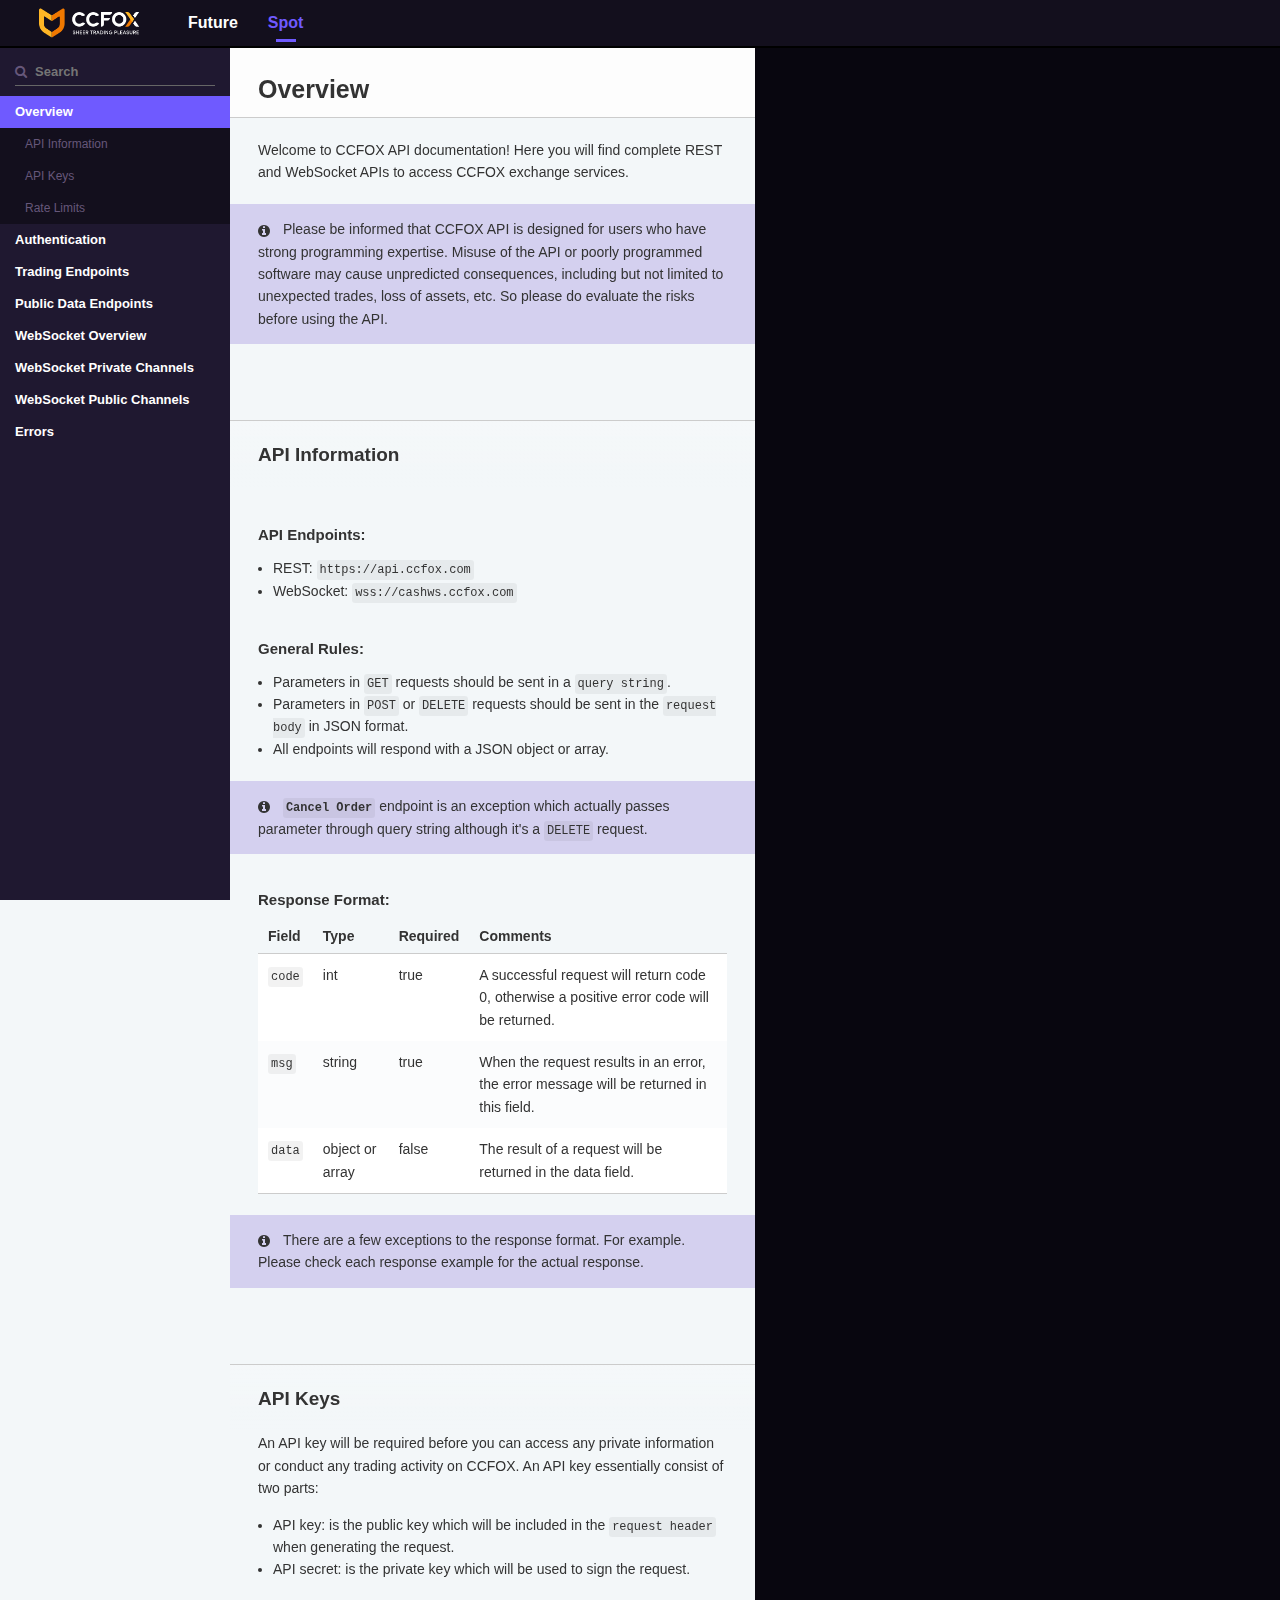
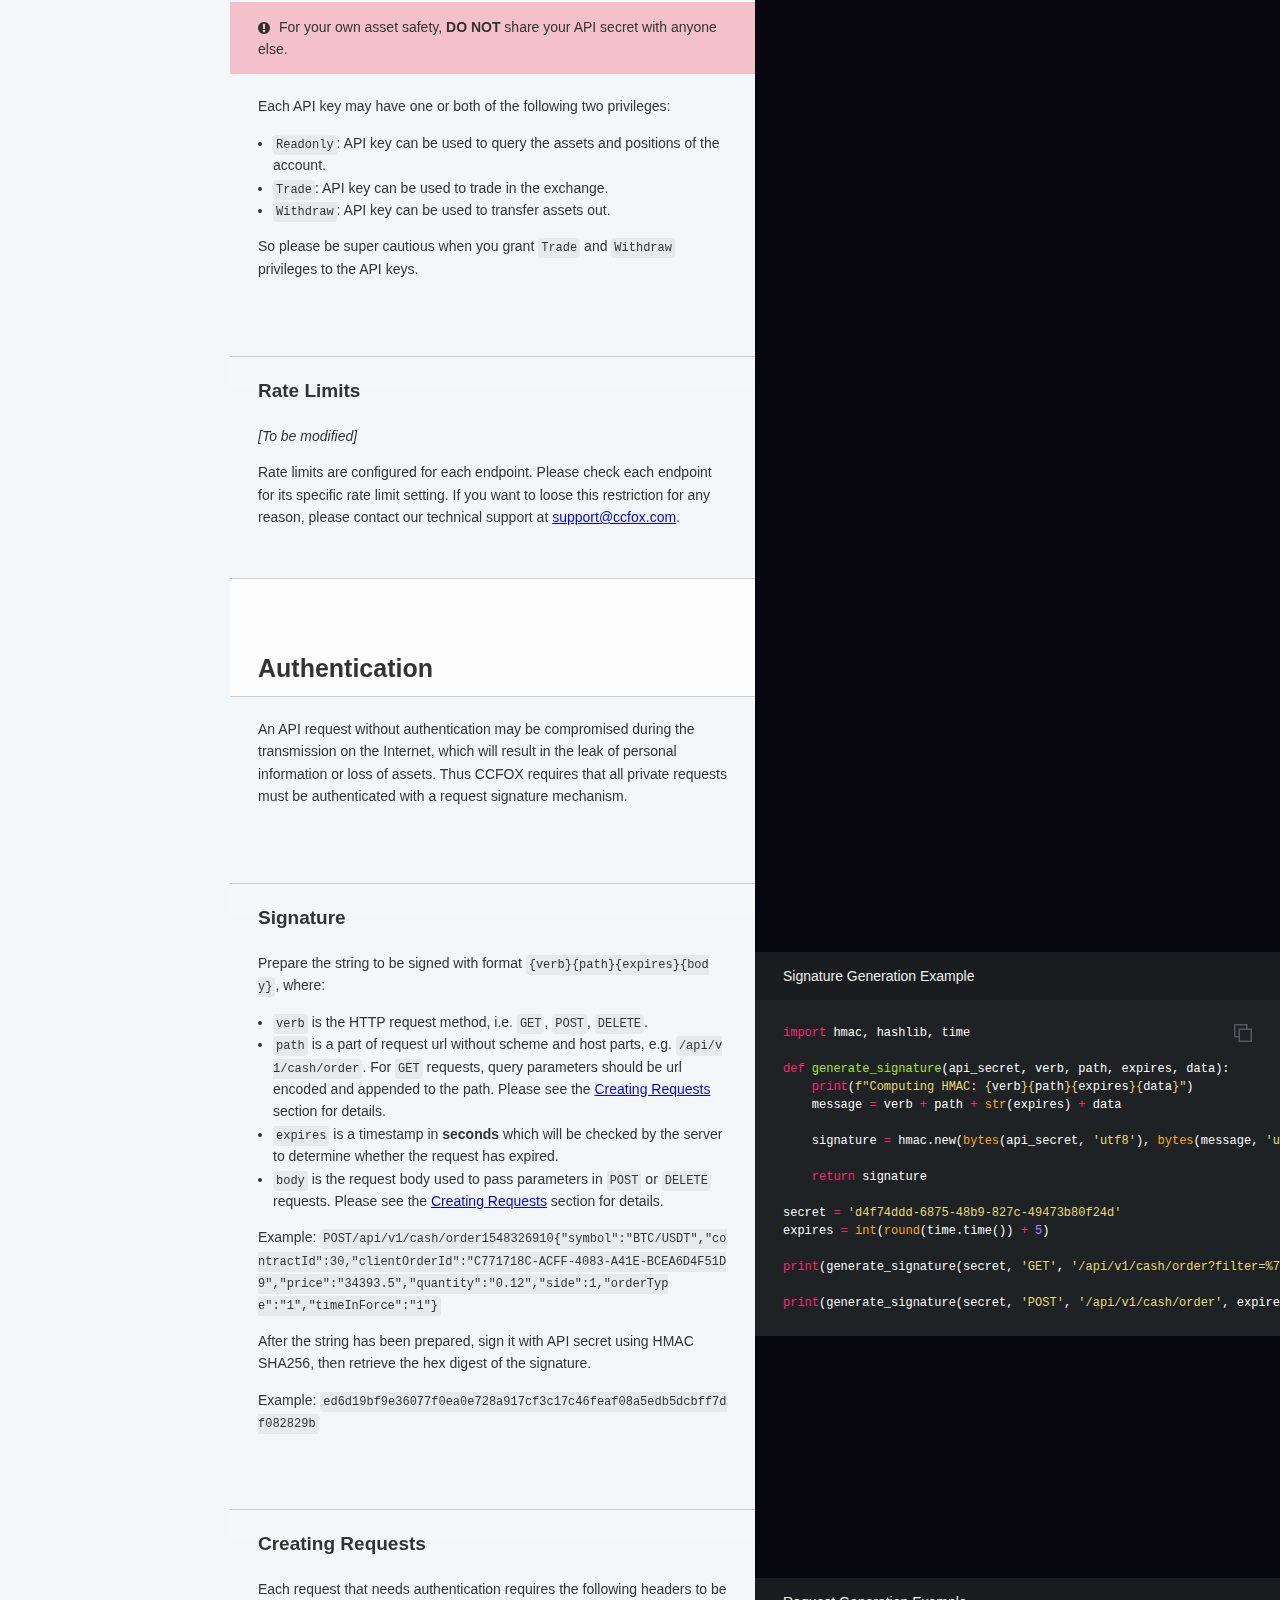
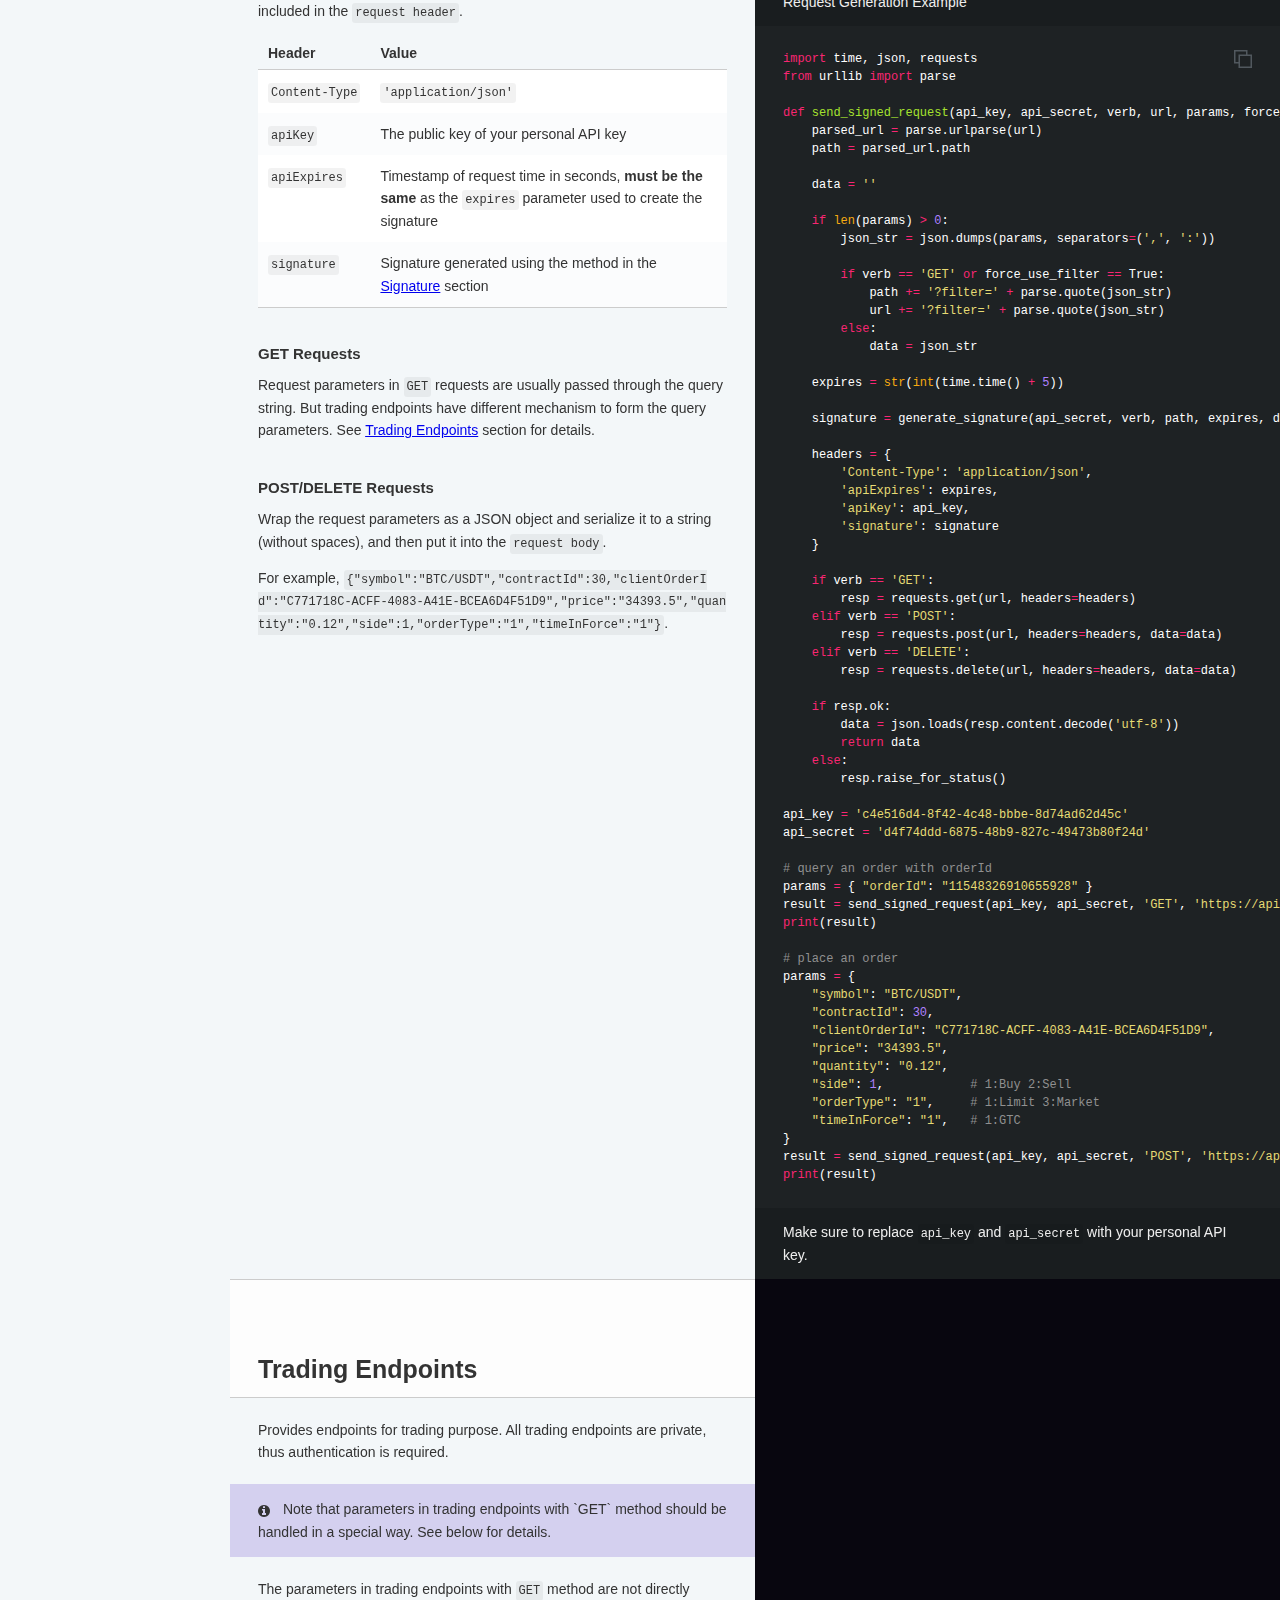
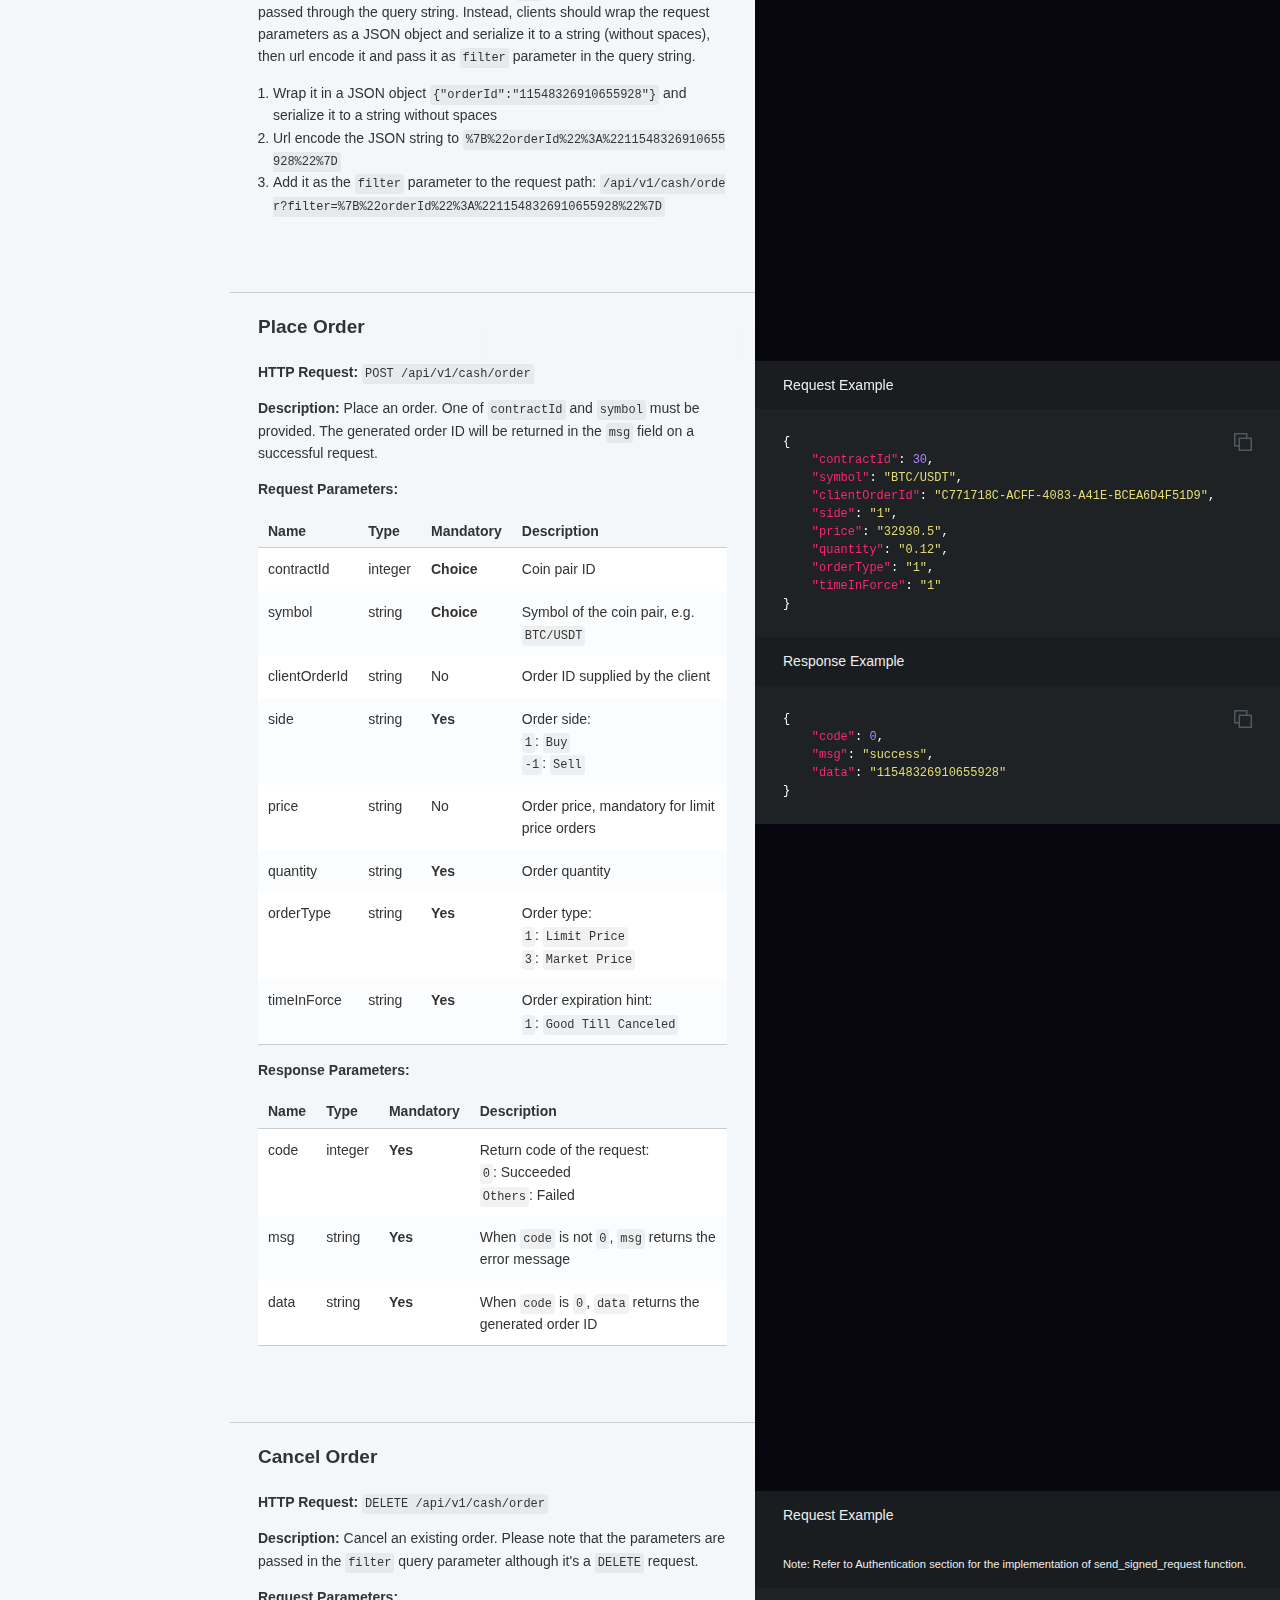
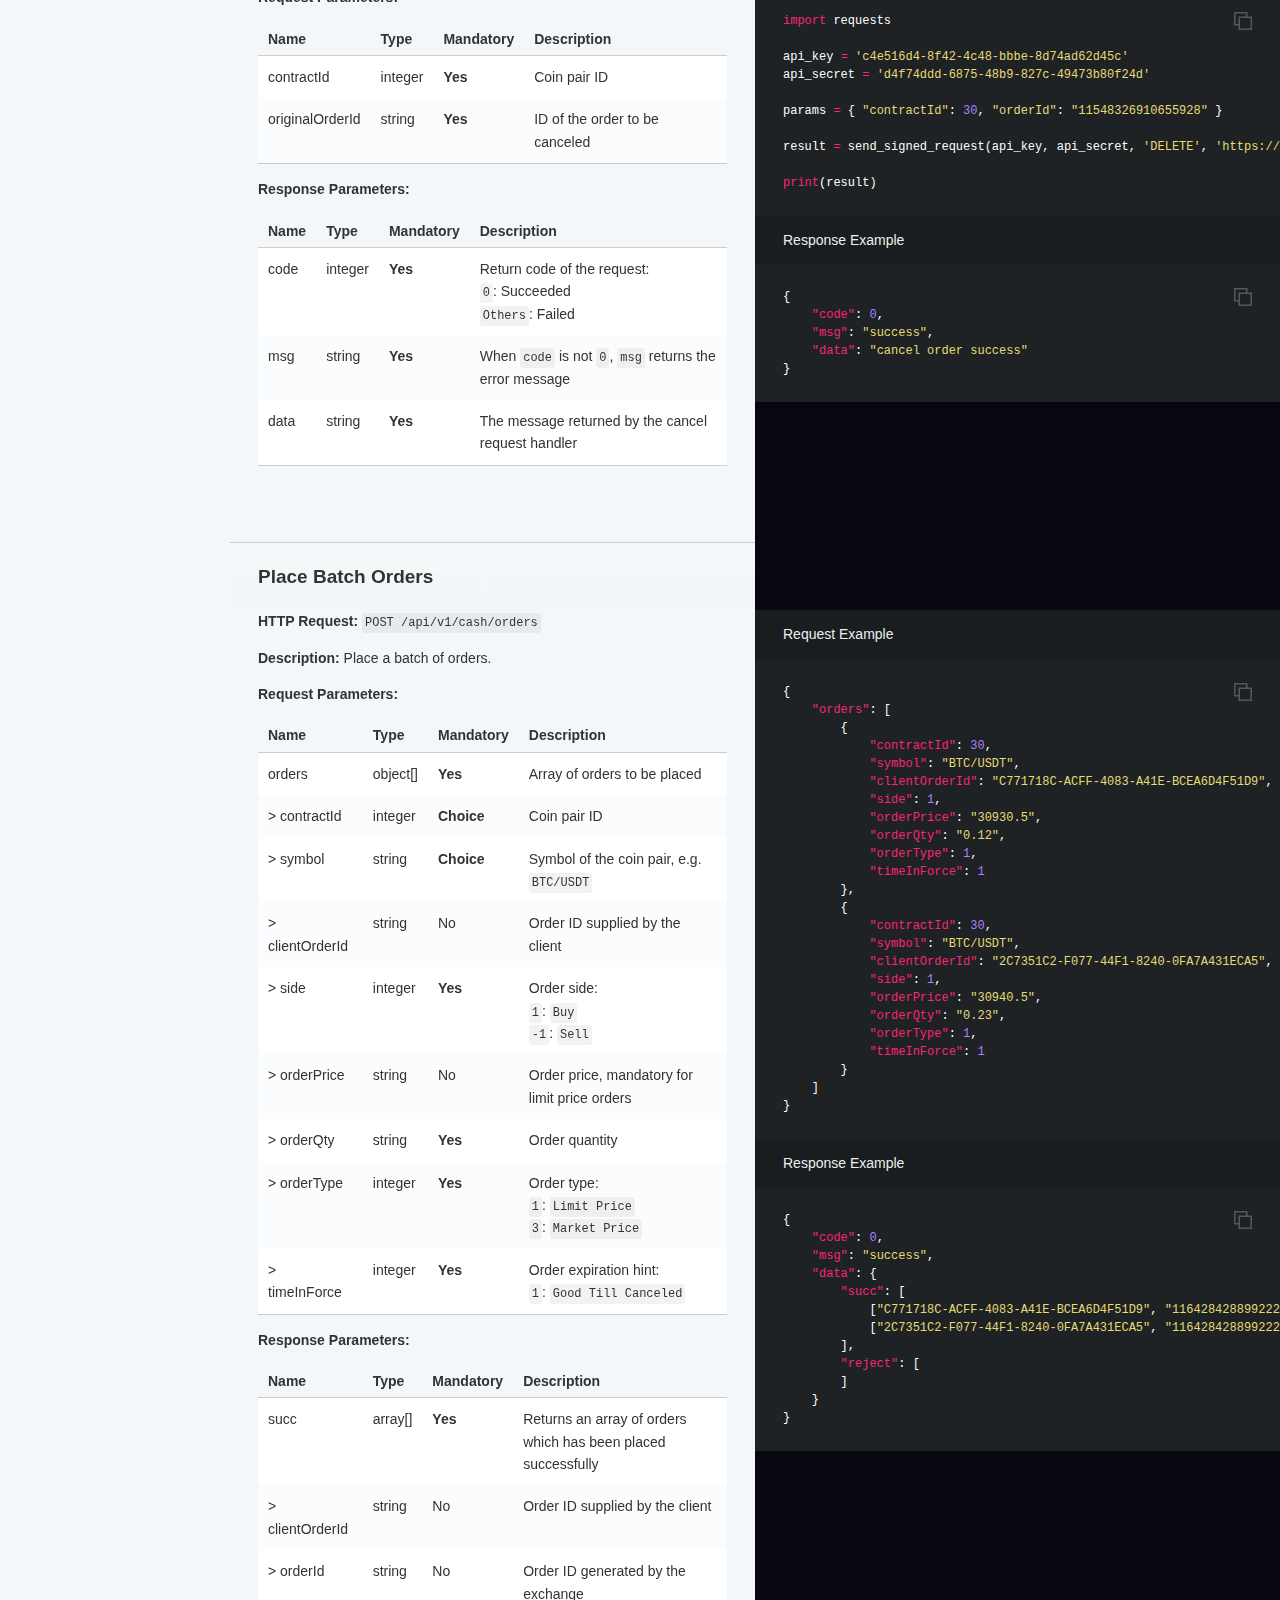
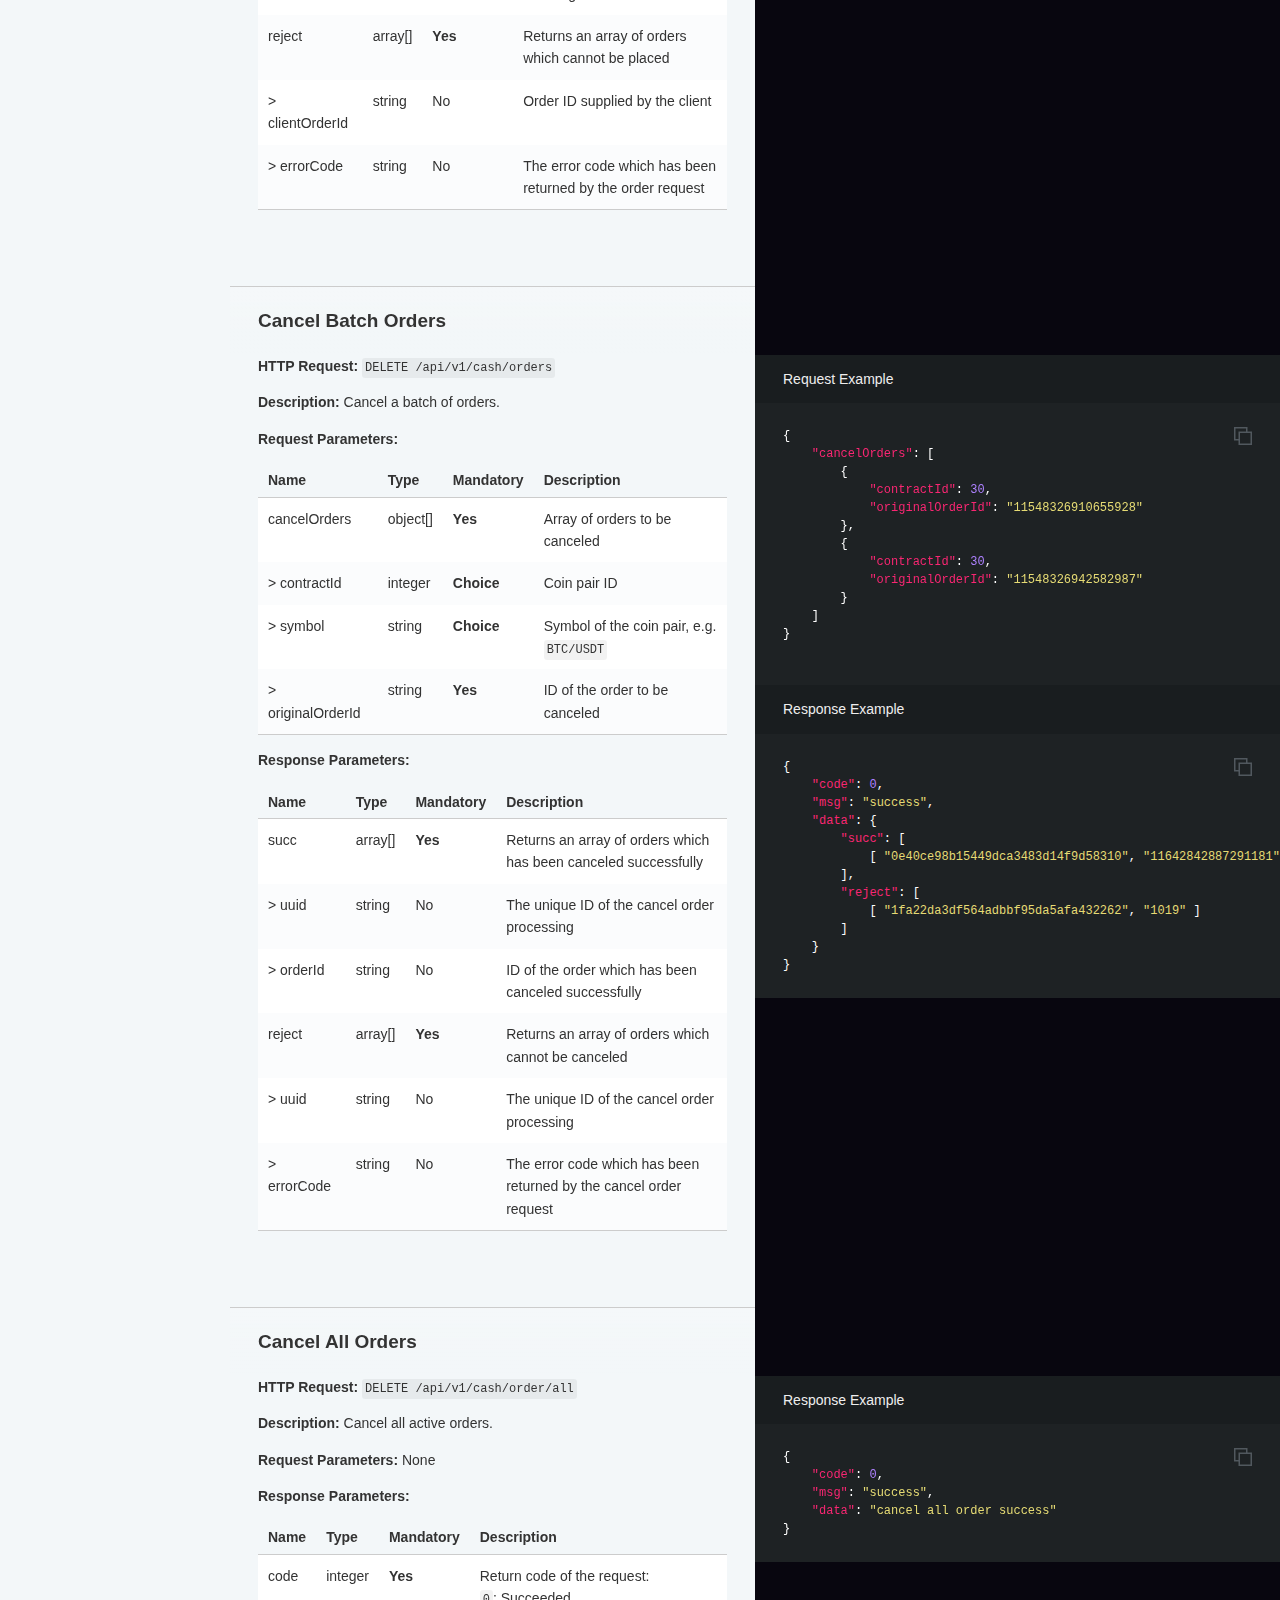
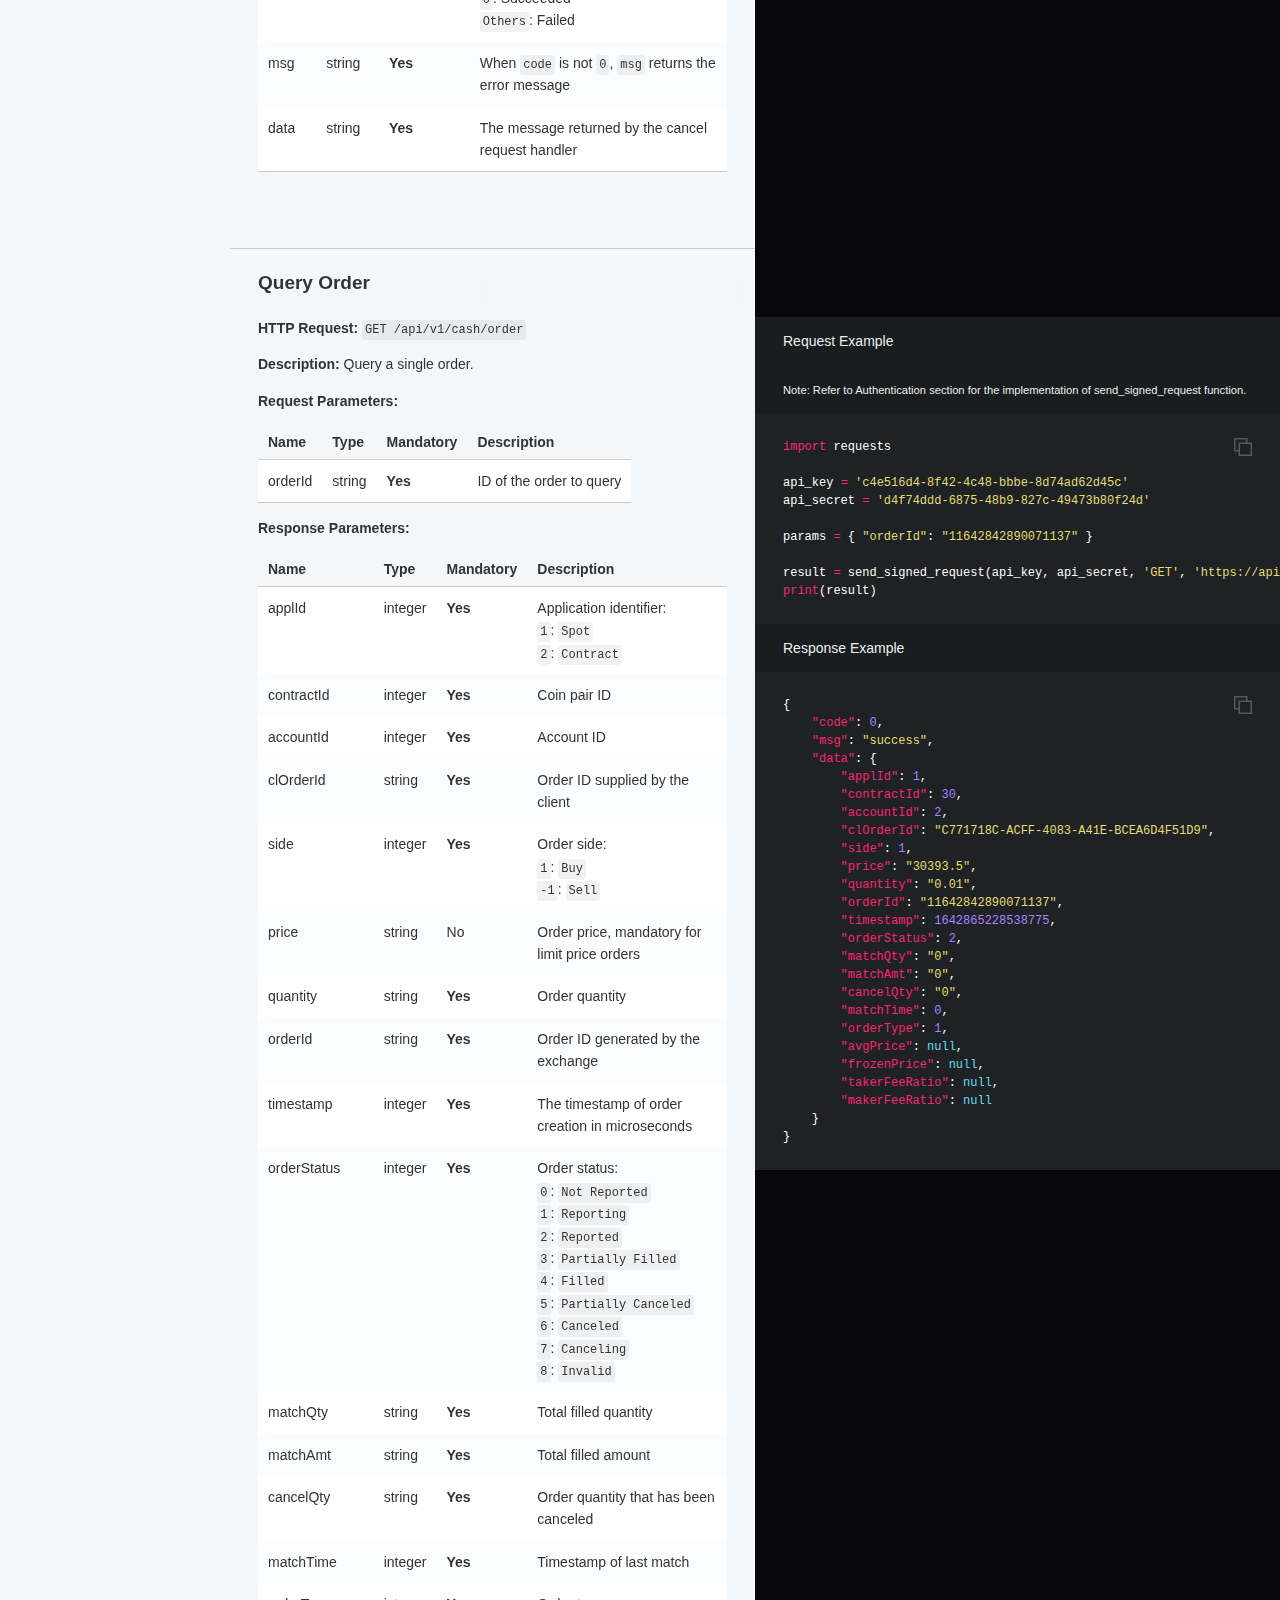
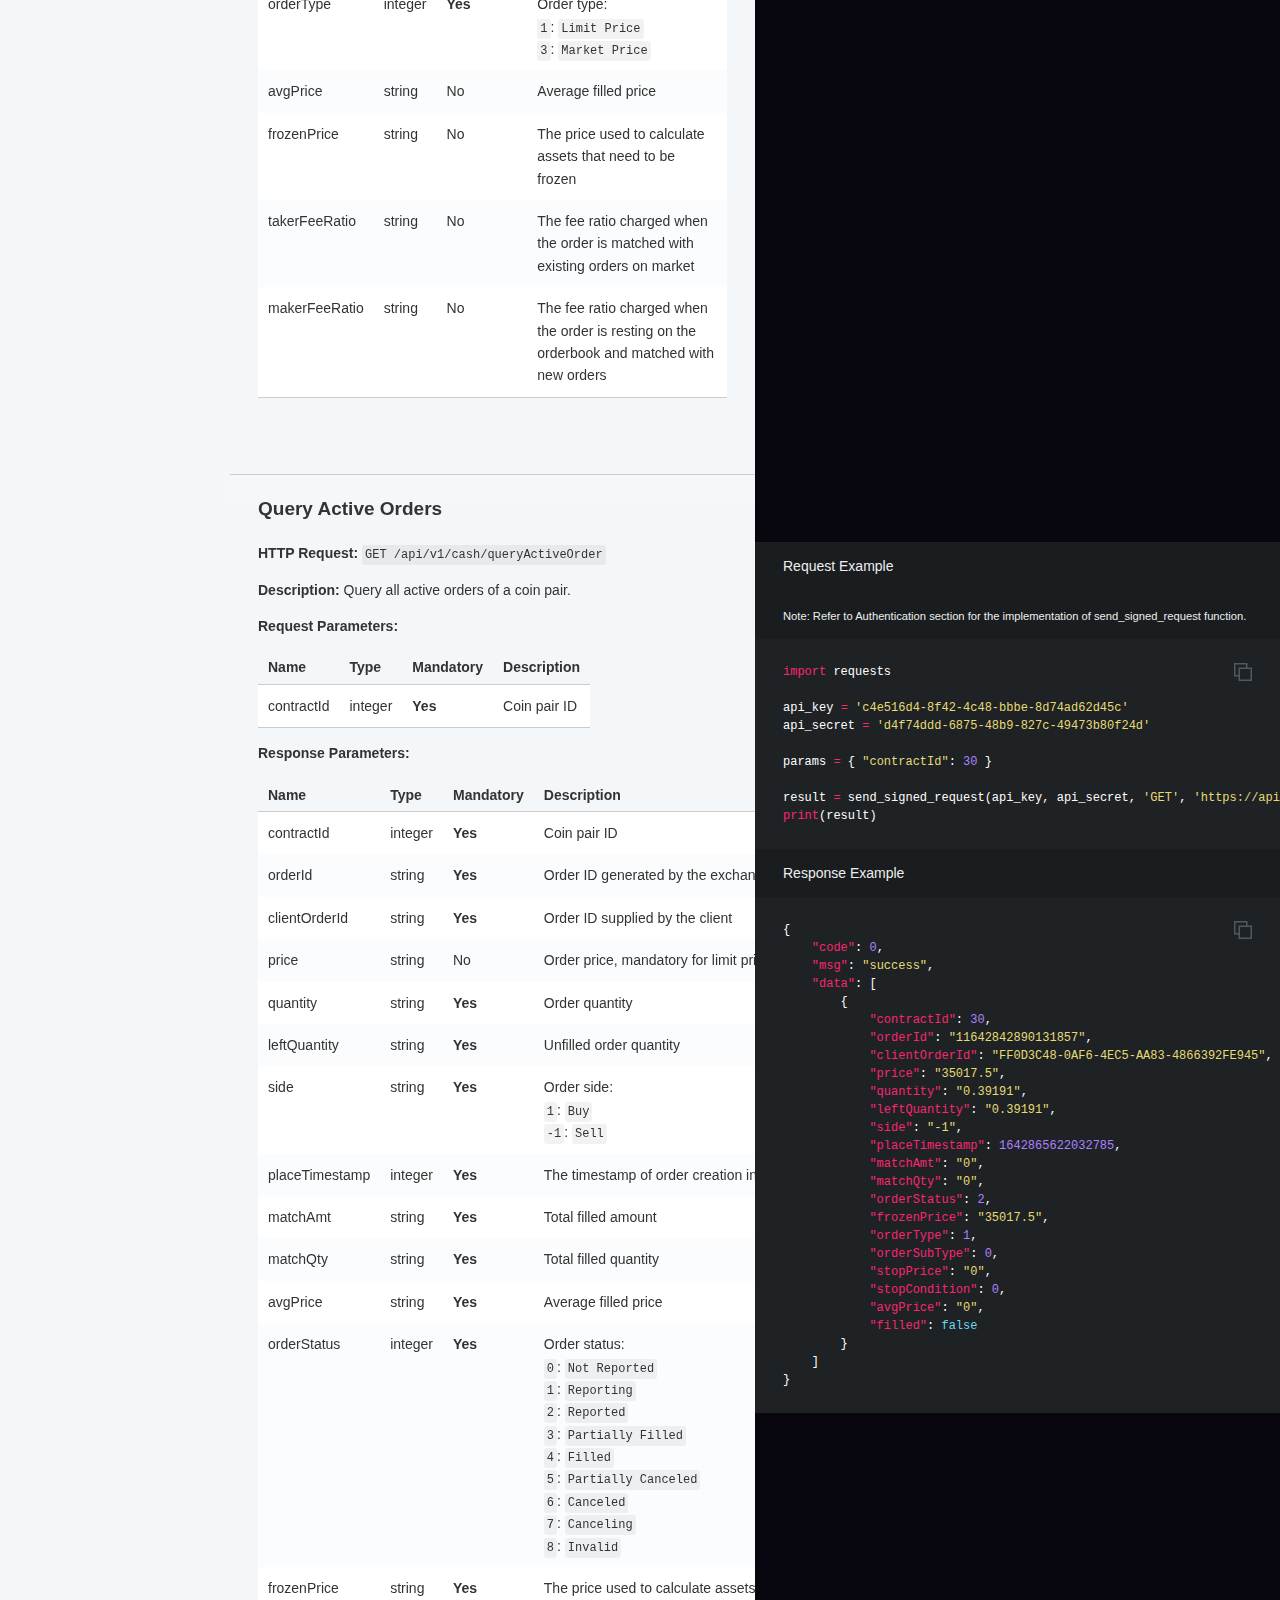
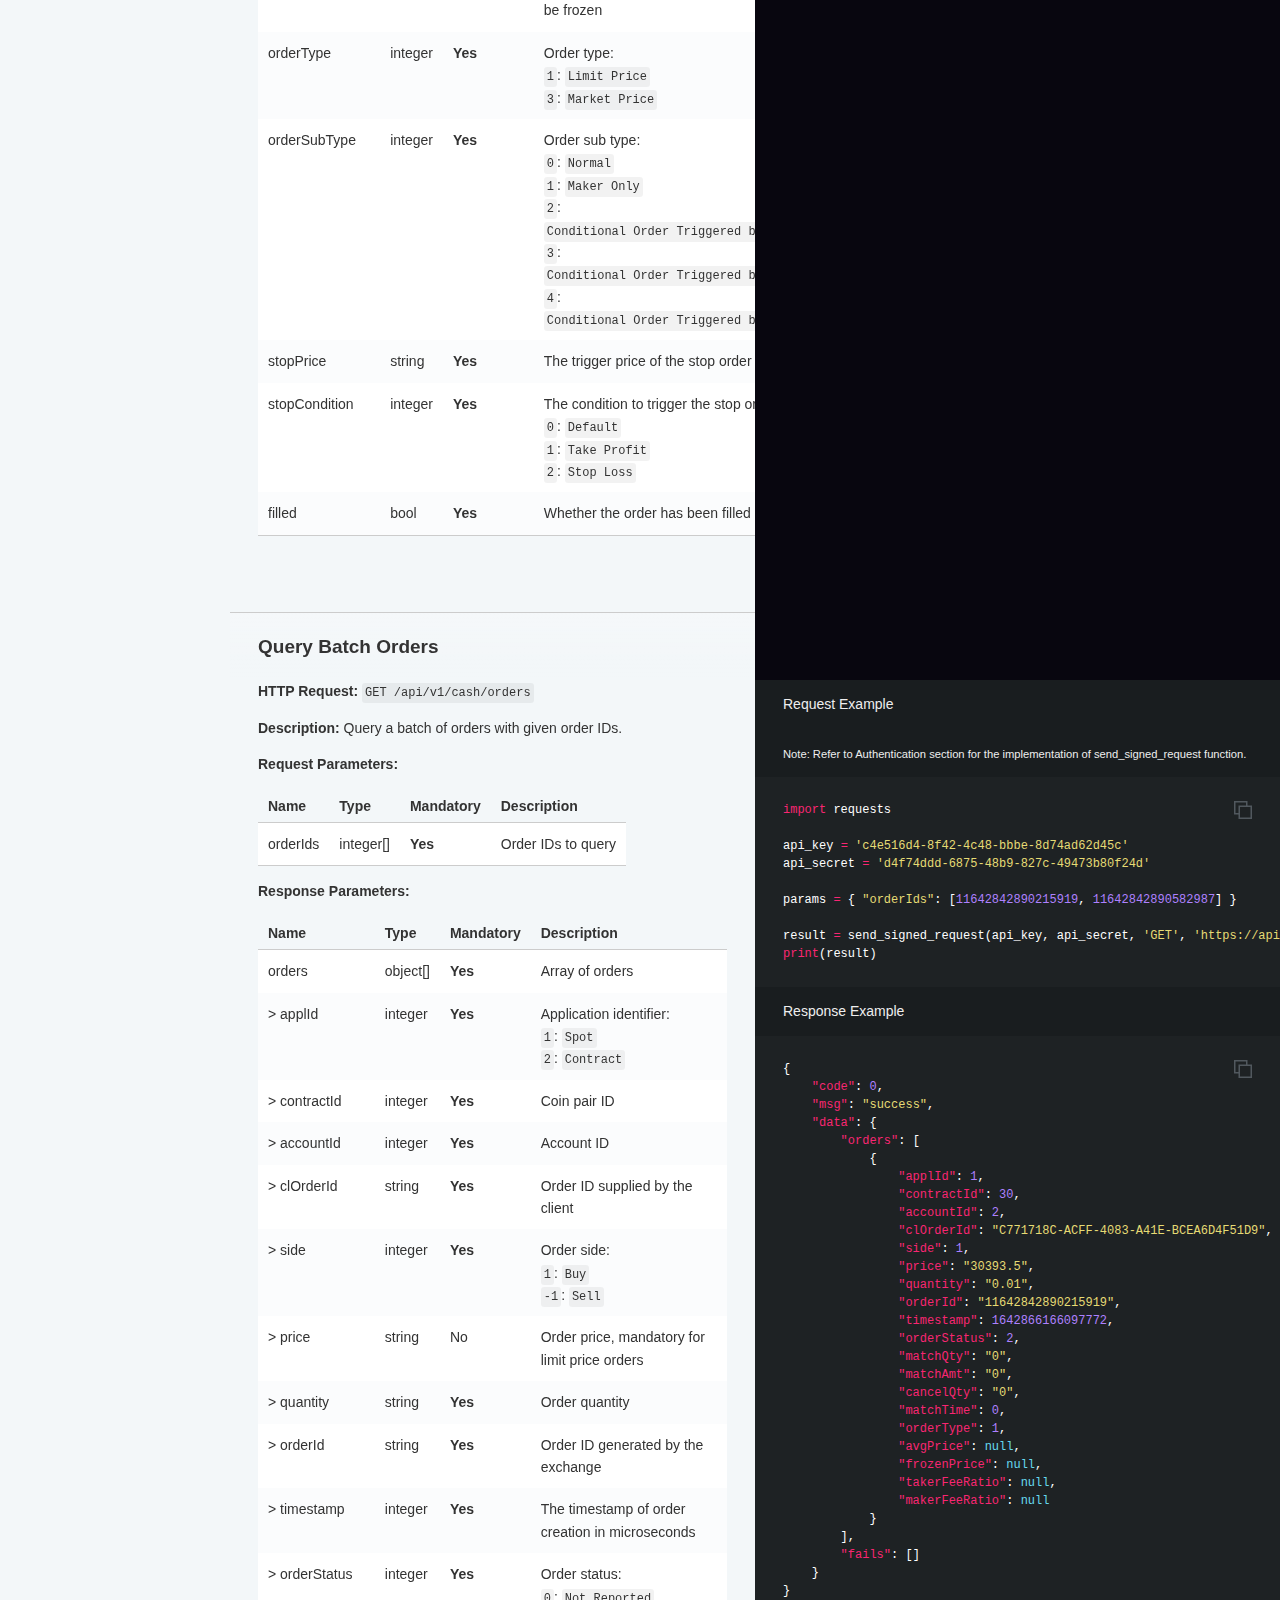
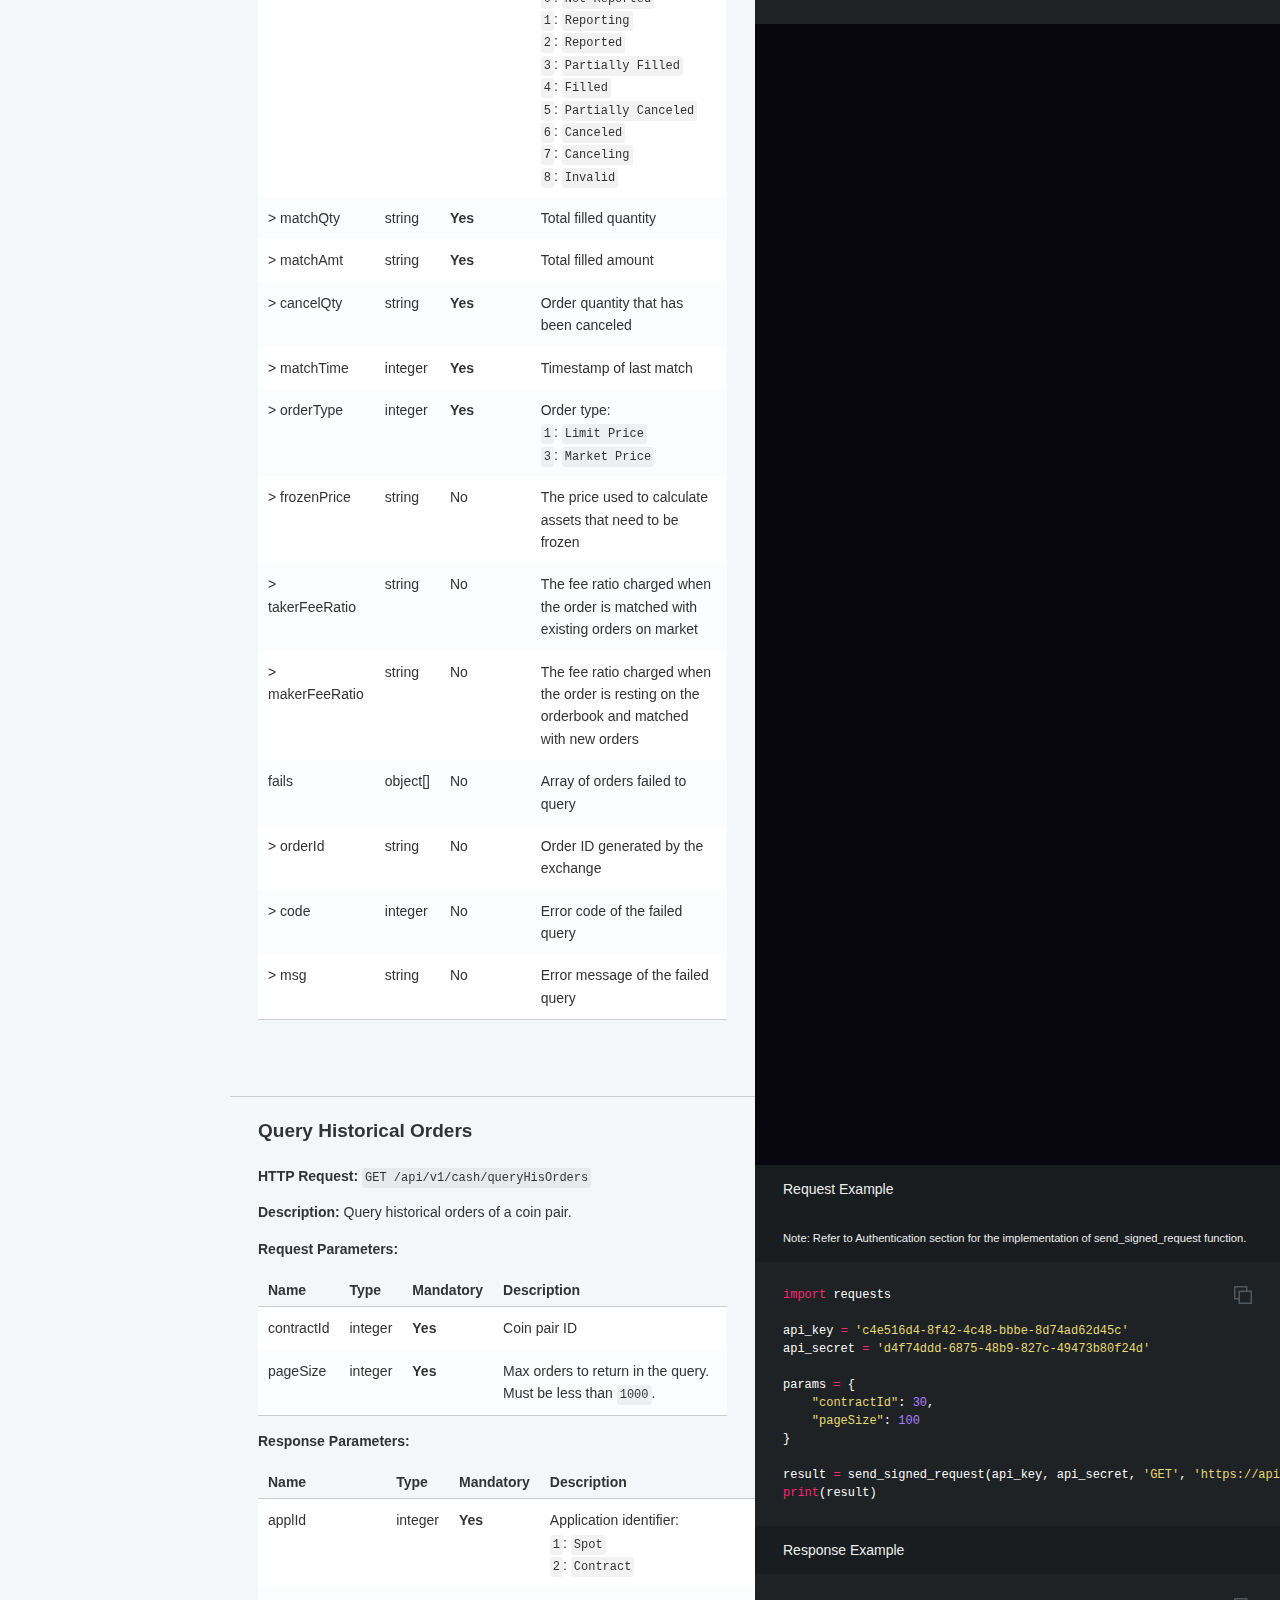
==== commit e45e0432: "c" ====
--- a/spot/v1/en/index.html
+++ b/spot/v1/en/index.html
@@ -292,7 +292,7 @@
     </style>
     <link href="stylesheets/screen-b1408160.css" rel="stylesheet" media="screen" />
     <link href="stylesheets/print-953e3353.css" rel="stylesheet" media="print" />
-      <script src="javascripts/all-f5be3964.js"></script>
+      <script src="javascripts/all-dd31a861.js"></script>
 
     <script>
       $(function() { setupCodeCopy(); });
